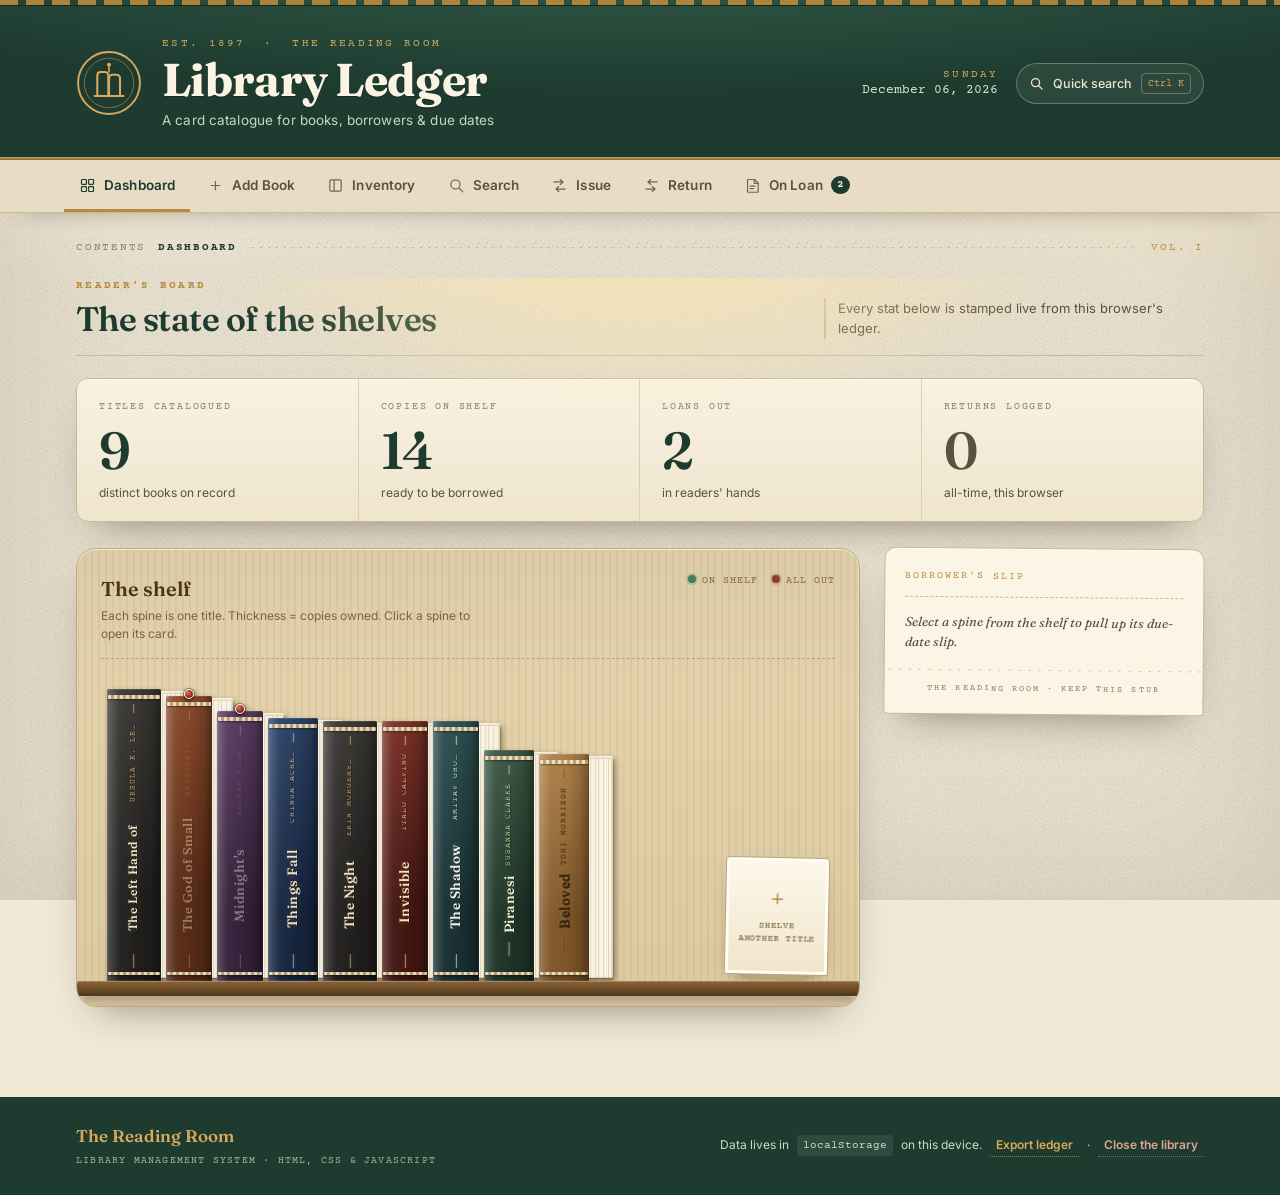
==== index.html @ c7e90894 "Add files via upload Add The Reading Room — Library Management System" ====
<!DOCTYPE html>
<html lang="en">
<head>
<meta charset="UTF-8">
<meta name="viewport" content="width=device-width, initial-scale=1.0">
<title>The Reading Room · Library Management</title>
<link rel="preconnect" href="https://fonts.googleapis.com">
<link rel="preconnect" href="https://fonts.gstatic.com" crossorigin>
<link href="https://fonts.googleapis.com/css2?family=Fraunces:ital,opsz,wght@0,9..144,300..800;1,9..144,300..800&family=Inter:wght@400;500;600;700&family=Courier+Prime:wght@400;700&display=swap" rel="stylesheet">
<meta name="description" content="The Reading Room · a vintage card-catalogue library management system for books, borrowers and due dates.">
<meta name="theme-color" content="#1d3b2f">
<link rel="icon" href="data:image/svg+xml,%3Csvg xmlns='http://www.w3.org/2000/svg' viewBox='0 0 32 32'%3E%3Crect width='32' height='32' rx='6' fill='%231d3b2f'/%3E%3Cpath d='M10 24V12.5a2 2 0 0 1 2-2h1.5v13.5M18.5 24V10.5H20a2 2 0 0 1 2 2V24M8.5 24h15' fill='none' stroke='%23d9a95b' stroke-width='1.6' stroke-linecap='round'/%3E%3C/svg%3E">
<link rel="stylesheet" href="style.css">
</head>
<body>

<a class="skip-link" href="#main">Skip to catalogue</a>

<!-- ============ HEADER ============ -->
<header class="masthead">
  <div class="masthead-rule"></div>
  <div class="masthead-inner">
    <div class="brand">
      <svg class="crest" viewBox="0 0 48 48" aria-hidden="true">
        <circle cx="24" cy="24" r="22.5" fill="none" stroke="currentColor" stroke-width="1.4"/>
        <circle cx="24" cy="24" r="18" fill="none" stroke="currentColor" stroke-width=".6" opacity=".6"/>
        <path d="M15.5 33.5V18.5c0-1.4 1-2.5 2.5-2.5h3c1.4 0 2.5 1.1 2.5 2.5v15M24 33.5v-13c0-1.4 1.1-2.5 2.5-2.5h3c1.4 0 2.5 1.1 2.5 2.5v13" fill="none" stroke="currentColor" stroke-width="1.5" stroke-linecap="round"/>
        <path d="M13.5 33.5h21" stroke="currentColor" stroke-width="1.5" stroke-linecap="round"/>
        <path d="M24 16v-3.2" stroke="currentColor" stroke-width="1.2" stroke-linecap="round"/>
        <circle cx="24" cy="10.8" r="1.5" fill="currentColor"/>
      </svg>
      <div class="brand-text">
        <p class="brand-over">Est. 1897 &nbsp;·&nbsp; The Reading Room</p>
        <h1>Library&nbsp;Ledger</h1>
        <p class="brand-sub">A card catalogue for books, borrowers &amp; due dates</p>
      </div>
    </div>

    <div class="masthead-side">
      <div class="clock">
        <p class="clock-day" id="clockDay">—</p>
        <p class="clock-date" id="clockDate">—</p>
      </div>
      <button class="palette-btn" id="paletteBtn" type="button" aria-label="Open quick search">
        <svg viewBox="0 0 24 24" width="15" height="15" aria-hidden="true"><circle cx="10.5" cy="10.5" r="6.5" fill="none" stroke="currentColor" stroke-width="2"/><path d="M15.5 15.5 21 21" stroke="currentColor" stroke-width="2" stroke-linecap="round"/></svg>
        <span>Quick search</span>
        <kbd>Ctrl K</kbd>
      </button>
    </div>
  </div>
  <div class="masthead-rule double"></div>
</header>

<!-- ============ NAV ============ -->
<nav class="tabs" aria-label="Sections">
  <div class="tabs-inner" aria-label="Sections">
    <button class="tab active" data-section="dashboard" aria-current="true">
      <span class="tab-ico" aria-hidden="true">
        <svg viewBox="0 0 24 24"><rect x="3.5" y="3.5" width="7" height="7" rx="1.2"/><rect x="13.5" y="3.5" width="7" height="7" rx="1.2"/><rect x="3.5" y="13.5" width="7" height="7" rx="1.2"/><rect x="13.5" y="13.5" width="7" height="7" rx="1.2"/></svg>
      </span>Dashboard</button>
    <button class="tab" data-section="addBook" aria-current="false">
      <span class="tab-ico" aria-hidden="true">
        <svg viewBox="0 0 24 24"><path d="M12 6v12M6 12h12"/></svg>
      </span>Add Book</button>
    <button class="tab" data-section="books" aria-current="false">
      <span class="tab-ico" aria-hidden="true">
        <svg viewBox="0 0 24 24"><path d="M4 5.5A1.5 1.5 0 0 1 5.5 4H10v16H5.5A1.5 1.5 0 0 1 4 18.5zM10 20h8.5A1.5 1.5 0 0 0 20 18.5v-13A1.5 1.5 0 0 0 18.5 4H10"/></svg>
      </span>Inventory</button>
    <button class="tab" data-section="search" aria-current="false">
      <span class="tab-ico" aria-hidden="true">
        <svg viewBox="0 0 24 24"><circle cx="10.5" cy="10.5" r="6.5"/><path d="M15.5 15.5 21 21"/></svg>
      </span>Search</button>
    <button class="tab" data-section="issue" aria-current="false">
      <span class="tab-ico" aria-hidden="true">
        <svg viewBox="0 0 24 24"><path d="M4 7h13M13 3.5 17 7l-4 3.5"/><path d="M20 17H7M11 13.5 7 17l4 3.5"/></svg>
      </span>Issue</button>
    <button class="tab" data-section="return" aria-current="false">
      <span class="tab-ico" aria-hidden="true">
        <svg viewBox="0 0 24 24"><path d="M20 7H7M11 3.5 7 7l4 3.5"/><path d="M4 17h13M13 13.5 17 17l-4 3.5"/></svg>
      </span>Return</button>
    <button class="tab" data-section="issued" aria-current="false">
      <span class="tab-ico" aria-hidden="true">
        <svg viewBox="0 0 24 24"><path d="M6 3.5h9l5 5v12a1 1 0 0 1-1 1H6a1 1 0 0 1-1-1v-16a1 1 0 0 1 1-1Z"/><path d="M14.5 3.7V9h5.2"/><path d="M8.5 13h7M8.5 16.5h5"/></svg>
      </span>On Loan <span class="tab-count" id="loanCount">0</span></button>
  </div>
</nav>

<main id="main">
  <div class="contents" aria-hidden="true">
    <span class="contents-label">Contents</span>
    <span class="contents-current" id="contentsCurrent">Dashboard</span>
    <span class="contents-dots"></span>
    <span class="contents-vol">Vol. I</span>
  </div>

  <!-- ============ DASHBOARD ============ -->
  <section id="dashboard" class="section active">
    <div class="board-head">
      <div>
        <p class="eyebrow">Reader's board</p>
        <h2>The state of the shelves</h2>
      </div>
      <p class="board-note">Every stat below is stamped live from this browser's ledger.</p>
    </div>

    <div class="stats">
      <article class="stat">
        <p class="stat-label">Titles catalogued</p>
        <p class="stat-value" id="totalTitles">0</p>
        <p class="stat-foot">distinct books on record</p>
      </article>
      <article class="stat">
        <p class="stat-label">Copies on shelf</p>
        <p class="stat-value" id="availableCopies">0</p>
        <p class="stat-foot">ready to be borrowed</p>
      </article>
      <article class="stat">
        <p class="stat-label">Loans out</p>
        <p class="stat-value" id="activeIssues">0</p>
        <p class="stat-foot">in readers' hands</p>
      </article>
      <article class="stat stat-returned">
        <p class="stat-label">Returns logged</p>
        <p class="stat-value" id="returnedCount">0</p>
        <p class="stat-foot">all-time, this browser</p>
      </article>
    </div>

    <div class="board">
      <div class="lamp"></div>
      <div class="shelf-wrap">
        <div class="shelf-head">
          <div>
            <h3 class="shelf-title">The shelf</h3>
            <p class="shelf-sub">Each spine is one title. Thickness = copies owned. Click a spine to open its card.</p>
          </div>
          <div class="shelf-legend" aria-hidden="true">
            <span><i class="dot dot-avail"></i>On shelf</span>
            <span><i class="dot dot-out"></i>All out</span>
          </div>
        </div>

        <div class="shelf" id="shelf">
          <div class="shelf-empty" id="shelfEmpty">
            <p>The shelf is bare.</p>
            <p>Add your first book and it will appear here, spine and all.</p>
          </div>
        </div>
        <div class="shelf-board" aria-hidden="true"></div>
        <div class="shelf-rail" aria-hidden="true"></div>
      </div>

      <aside class="slip-wrap">
        <div class="slip" id="slip">
          <p class="slip-eyebrow">Borrower's slip</p>
          <p class="slip-empty" id="slipEmpty">Select a spine from the shelf to pull up its due-date slip.</p>
          <div class="slip-body" id="slipBody" hidden>
            <p class="slip-code" id="slipCode">—</p>
            <h4 class="slip-title" id="slipTitle">—</h4>
            <p class="slip-author" id="slipAuthor">—</p>
            <dl class="slip-meta">
              <div><dt>Published</dt><dd id="slipYear">—</dd></div>
              <div><dt>On shelf</dt><dd id="slipCopies">—</dd></div>
              <div><dt>Status</dt><dd id="slipStatus">—</dd></div>
            </dl>
            <div class="slip-loans">
              <p class="slip-loans-head">Recent activity</p>
              <ul class="slip-loans-list" id="slipLoans"></ul>
            </div>
            <button class="slip-return" id="slipReturn" type="button">Log a return</button>
          </div>
          <div class="slip-perforation" aria-hidden="true"></div>
          <p class="slip-stub" aria-hidden="true">THE READING ROOM · KEEP THIS STUB</p>
        </div>
      </aside>
    </div>
  </section>

  <!-- ============ ADD BOOK ============ -->
  <section id="addBook" class="section">
    <div class="board-head">
      <div>
        <p class="eyebrow">Accession desk</p>
        <h2>Catalogue a new book</h2>
      </div>
      <p class="board-note">IDs are uppercase. Titles and authors may be anything — they're escaped on the way in.</p>
    </div>

    <div class="desk">
      <form id="addBookForm" class="card-form" novalidate>
        <div class="field-row">
          <div class="field">
            <label for="bookId">Accession code <span>e.g. BK-204</span></label>
            <input id="bookId" name="bookId" autocomplete="off" required>
          </div>
          <div class="field">
            <label for="year">Publication year <span>1 – 2026</span></label>
            <input type="number" id="year" name="year" min="1" max="2026" required>
          </div>
        </div>

        <div class="field">
          <label for="title">Title</label>
          <input id="title" name="title" autocomplete="off" required>
        </div>

        <div class="field-row">
          <div class="field">
            <label for="author">Author</label>
            <input id="author" name="author" autocomplete="off" required>
          </div>
          <div class="field">
            <label for="copies">Copies owned <span>0 – 10,000</span></label>
            <input type="number" id="copies" name="copies" min="0" max="10000" required>
          </div>
        </div>

        <div class="form-foot">
          <button type="submit" class="btn-primary">
            <span>Stamp into the ledger</span>
            <svg viewBox="0 0 24 24" width="16" height="16" aria-hidden="true"><path d="M5 12.5 10 17.5 19 7" fill="none" stroke="currentColor" stroke-width="2.2" stroke-linecap="round" stroke-linejoin="round"/></svg>
          </button>
          <p class="form-hint">Fields are validated on submit — duplicates are refused politely.</p>
        </div>
      </form>

      <aside class="desk-preview" aria-hidden="true">
        <p class="eyebrow">Preview · the bound copy</p>
        <div class="book-stage">
          <div class="hardbook" id="pvBook" data-binding="forest">
            <span class="hb-pages"></span>
            <span class="hb-cover">
              <span class="hb-grain"></span>
              <span class="hb-frame"></span>
              <span class="hb-spine-hinge"></span>
              <span class="hb-headband top"></span>
              <span class="hb-headband bottom"></span>
              <span class="hb-title" id="pvTitle">Your title appears here</span>
              <span class="hb-rule"></span>
              <span class="hb-author" id="pvAuthor">Author's name</span>
              <span class="hb-foot"><span id="pvCode">BK-000</span> · <span id="pvYear">Year</span></span>
              <span class="hb-stamp" id="pvStamp">SPECIMEN</span>
            </span>
          </div>
          <div class="stage-shadow"></div>
        </div>
        <div class="catalogue-card" id="previewCard" hidden>
          <p class="cat-foot"><span id="pvCopies">0 copies</span> · <span id="pvToday">—</span></p>
        </div>
        <p class="desk-tip">The cover is bound the moment you stamp it into the ledger.</p>
      </aside>
    </div>
  </section>

  <!-- ============ INVENTORY ============ -->
  <section id="books" class="section">
    <div class="board-head">
      <div>
        <p class="eyebrow">The stacks</p>
        <h2>Book inventory</h2>
      </div>
      <p class="board-note" id="invSummary">—</p>
    </div>

    <div class="ledger">
      <table class="ledger-table">
        <thead>
          <tr>
            <th>Code</th>
            <th>Title</th>
            <th>Author</th>
            <th>Year</th>
            <th>On shelf</th>
            <th>Owned</th>
            <th class="th-actions">Actions</th>
          </tr>
        </thead>
        <tbody id="bookTable"></tbody>
      </table>
      <p class="ledger-empty" id="booksEmpty" hidden>
        No books catalogued yet. Use <strong>Add Book</strong> to begin.
      </p>
    </div>
  </section>

  <!-- ============ SEARCH ============ -->
  <section id="search" class="section">
    <div class="board-head">
      <div>
        <p class="eyebrow">The index</p>
        <h2>Search the catalogue</h2>
      </div>
      <p class="board-note">Matches on accession code or any part of a title. Case doesn't matter.</p>
    </div>

    <div class="index-search">
      <div class="index-field">
        <svg viewBox="0 0 24 24" width="18" height="18" aria-hidden="true"><circle cx="10.5" cy="10.5" r="6.5" fill="none" stroke="currentColor" stroke-width="2"/><path d="M15.5 15.5 21 21" stroke="currentColor" stroke-width="2" stroke-linecap="round"/></svg>
        <input id="searchQuery" placeholder="Try a code like BK-101, or part of a title…" autocomplete="off">
      </div>
      <button class="btn-primary" id="searchBtn" type="button">Search</button>
    </div>

    <div class="lemonade">
      <p class="eyebrow">Or browse by author</p>
      <div class="chip-row" id="authorChips"></div>
    </div>

    <div class="ledger" id="searchResults"></div>
  </section>

  <!-- ============ ISSUE ============ -->
  <section id="issue" class="section">
    <div class="board-head">
      <div>
        <p class="eyebrow">The desk</p>
        <h2>Issue a book</h2>
      </div>
      <p class="board-note">A copy leaves the shelf only if one is available, and only once per borrower.</p>
    </div>

    <div class="desk">
      <form id="issueForm" class="card-form" novalidate>
        <div class="field">
          <label for="issueBookId">Accession code</label>
          <input id="issueBookId" autocomplete="off" required list="bookCodes">
          <p class="field-echo" id="issueBookEcho">No code typed yet.</p>
        </div>
        <div class="field">
          <label for="issueStudentId">Borrower ID</label>
          <input id="issueStudentId" autocomplete="off" required list="studentIds">
          <p class="field-echo" id="issueStudentEcho">Any unique ID — e.g. S-1042.</p>
        </div>
        <div class="form-foot">
          <button type="submit" class="btn-primary">Issue this book</button>
          <p class="form-hint">Due date is logged 14 days out; overdue loans get a red tag.</p>
        </div>
      </form>

      <aside class="desk-preview">
        <p class="eyebrow">Due-date slip</p>
        <div class="due-slip" id="dueSlip">
          <p class="due-slip-kicker">Date due</p>
          <p class="due-date" id="dueDate">—</p>
          <p class="due-line" id="dueLine">Pick a book to preview the slip.</p>
          <div class="date-grid" aria-hidden="true">
            <i></i><i></i><i></i><i></i><i></i><i></i><i></i>
            <i></i><i></i><i></i><i></i><i></i><i></i><i></i>
          </div>
          <p class="due-foot">Return on or before this date.</p>
        </div>
      </aside>
    </div>
  </section>

  <!-- ============ RETURN ============ -->
  <section id="return" class="section">
    <div class="board-head">
      <div>
        <p class="eyebrow">Returns</p>
        <h2>Return a book</h2>
      </div>
      <p class="board-note">Find the loan below, or type the code and borrower ID by hand.</p>
    </div>

    <div class="loan-finder">
      <p class="eyebrow">Active loans</p>
      <div class="loan-chip-row" id="loanChips"></div>
    </div>

    <div class="desk">
      <form id="returnForm" class="card-form" novalidate>
        <div class="field">
          <label for="returnBookId">Accession code</label>
          <input id="returnBookId" autocomplete="off" required list="bookCodes">
        </div>
        <div class="field">
          <label for="returnStudentId">Borrower ID</label>
          <input id="returnStudentId" autocomplete="off" required list="studentIds">
        </div>
        <div class="form-foot">
          <button type="submit" class="btn-primary">Mark as returned</button>
          <p class="form-hint">A returned copy goes straight back onto the shelf count.</p>
        </div>
      </form>

      <aside class="desk-preview returned-note">
        <p class="eyebrow">House rule</p>
        <p class="rule-quote">“A book returned is a book that can travel again.”</p>
        <p class="rule-sub">Returns are permanent in the log — the copy count only ever moves forward.</p>
      </aside>
    </div>
  </section>

  <!-- ============ ISSUED ============ -->
  <section id="issued" class="section">
    <div class="board-head">
      <div>
        <p class="eyebrow">Out in the world</p>
        <h2>Books on loan</h2>
      </div>
      <p class="board-note" id="loanSummary">—</p>
    </div>

    <div class="loan-board" id="issuedBoard"></div>
    <p class="ledger-empty" id="issuedEmpty" hidden>Nothing is out on loan right now. The shelf is complete.</p>
  </section>

  <p id="message" class="toast" role="status" aria-live="polite"></p>
</main>

<footer class="colophon">
  <div class="colophon-inner">
    <div>
      <p class="colophon-mark">The Reading Room</p>
      <p class="colophon-sub">Library Management System · HTML, CSS &amp; JavaScript</p>
    </div>
    <p class="colophon-meta">
      Data lives in <code>localStorage</code> on this device.
      <button type="button" class="link-btn" id="exportBtn">Export ledger</button>
      <span aria-hidden="true">·</span>
      <button type="button" class="link-btn danger" id="resetBtn">Close the library</button>
    </p>
  </div>
</footer>

<!-- shared autocomplete lists -->
<datalist id="bookCodes"></datalist>
<datalist id="studentIds"></datalist>

<!-- ============ QUICK SEARCH PALETTE ============ -->
<div class="palette" id="palette" hidden>
  <div class="palette-backdrop" data-close-palette></div>
  <div class="palette-panel" role="dialog" aria-modal="true" aria-label="Quick search">
    <div class="palette-input">
      <svg viewBox="0 0 24 24" width="17" height="17" aria-hidden="true"><circle cx="10.5" cy="10.5" r="6.5" fill="none" stroke="currentColor" stroke-width="2"/><path d="M15.5 15.5 21 21" stroke="currentColor" stroke-width="2" stroke-linecap="round"/></svg>
      <input id="paletteQuery" placeholder="Search titles, authors, codes…" autocomplete="off">
      <kbd>esc</kbd>
    </div>
    <ul class="palette-list" id="paletteList"></ul>
    <p class="palette-foot"><span><kbd>↑</kbd><kbd>↓</kbd> move</span><span><kbd>↵</kbd> open card</span><span><kbd>ctrl</kbd>+<kbd>k</kbd> toggle</span></p>
  </div>
</div>

<script src="script.js"></script>
</body>
</html>
---- style.css ----
/* ==========================================================================
   THE READING ROOM · Library Management System
   Concept: a vintage card catalogue & reading desk.
   ========================================================================== */

/* ---------- tokens ---------- */
:root {
  --paper:      #f1e9d6;
  --paper-2:    #e8ddc4;
  --paper-3:    #dfd2b4;
  --ink:        #221b12;
  --ink-soft:   #5c5040;
  --ink-faint:  #8a7c66;
  --line:       #c9b995;
  --line-soft:  #dbcfb2;
  --green:      #1d3b2f;
  --green-2:    #2a5241;
  --green-3:    #3c6c56;
  --brass:      #b98a3e;
  --brass-2:    #d9a95b;
  --brass-pale: #f2e2be;
  --red:        #8f3b2e;
  --red-soft:   #f0dcd4;
  --ok:         #2f6a4f;

  --serif: "Fraunces", "Iowan Old Style", Georgia, serif;
  --sans:  "Inter", system-ui, -apple-system, sans-serif;
  --mono:  "Courier Prime", "Courier New", monospace;

  --r-sm: 6px;
  --r-md: 12px;
  --r-lg: 20px;

  --shadow-card: 0 1px 0 rgba(255,255,255,.55) inset, 0 18px 40px -22px rgba(34,27,18,.55);
  --grain: url("data:image/svg+xml,%3Csvg xmlns='http://www.w3.org/2000/svg' width='160' height='160'%3E%3Cfilter id='n'%3E%3CfeTurbulence type='fractalNoise' baseFrequency='.8' numOctaves='3' stitchTiles='stitch'/%3E%3CfeColorMatrix type='saturate' values='0'/%3E%3C/filter%3E%3Crect width='160' height='160' filter='url(%23n)' opacity='.42'/%3E%3C/svg%3E");
}

/* ---------- reset ---------- */
*, *::before, *::after { box-sizing: border-box; }
html { scroll-behavior: smooth; }
html, body { overflow-x: clip; }
body {
  margin: 0;
  font-family: var(--sans);
  font-size: 15.5px;
  line-height: 1.55;
  color: var(--ink);
  background-color: var(--paper);
  background-image:
    radial-gradient(1100px 600px at 12% -8%, #fbf5e6 0%, transparent 60%),
    radial-gradient(900px 520px at 96% 4%, #efe3c8 0%, transparent 55%),
    var(--grain);
  background-attachment: fixed;
  background-blend-mode: normal, normal, multiply;
  -webkit-font-smoothing: antialiased;
}
body::after { /* subtle vignette over everything */
  content: "";
  position: fixed; inset: 0;
  pointer-events: none; z-index: 1;
  box-shadow: inset 0 0 140px rgba(70, 50, 20, .12);
}
h1, h2, h3, h4, p, dl, dd, ul { margin: 0; }
ul { padding: 0; list-style: none; }
button { font: inherit; color: inherit; border: 0; background: none; cursor: pointer; }
input { font: inherit; color: inherit; }
::selection { background: var(--brass-2); color: var(--ink); }

.skip-link {
  position: absolute; left: 12px; top: -60px; z-index: 60;
  padding: 10px 16px; border-radius: var(--r-sm);
  background: var(--ink); color: var(--paper); font-weight: 600;
  transition: top .2s;
}
.skip-link:focus { top: 12px; }

/* ==========================================================================
   MASTHEAD
   ========================================================================== */
.masthead {
  position: relative; z-index: 2;
  background:
    radial-gradient(120% 160% at 50% -40%, #35604c 0%, transparent 62%),
    var(--green);
  color: #f4ecd9;
}
.masthead-rule {
  height: 6px;
  background: repeating-linear-gradient(90deg, var(--brass) 0 18px, transparent 18px 26px);
  border-bottom: 1px solid #16221a;
  opacity: .9;
}
.masthead-rule.double {
  height: 3px;
  background: linear-gradient(180deg, var(--brass-2), var(--brass) 60%, #8a6329);
  border: 0;
}
.masthead-inner {
  max-width: 1180px; margin: 0 auto;
  padding: calc(30px + env(safe-area-inset-top)) max(26px, env(safe-area-inset-right)) 26px max(26px, env(safe-area-inset-left));
  display: flex; align-items: center; justify-content: space-between; gap: 26px;
  flex-wrap: wrap;
}
.brand { display: flex; align-items: center; gap: 20px; }
.crest { width: 66px; height: 66px; color: var(--brass-2); flex: none; }
.brand-over {
  font-family: var(--mono); font-size: 10.5px; letter-spacing: .22em;
  text-transform: uppercase; color: var(--brass-2); margin-bottom: 6px;
}
.brand h1 {
  font-family: var(--serif);
  font-size: clamp(30px, 5vw, 46px);
  font-weight: 700; letter-spacing: -.015em; line-height: .95;
  font-variation-settings: "SOFT" 0, "WONK" 1;
  color: #fbf4e3;
  text-shadow: 0 1px 0 rgba(0,0,0,.25);
}
.brand-sub {
  margin-top: 8px; font-size: 13.5px; color: #c9d5c7; letter-spacing: .01em;
}
.masthead-side { display: flex; align-items: center; gap: 18px; flex-wrap: wrap; }
.clock { text-align: right; font-family: var(--mono); line-height: 1.35; }
.clock-day { font-size: 10.5px; letter-spacing: .2em; text-transform: uppercase; color: var(--brass-2); }
.clock-date { font-size: 13px; color: #dbe4d6; }

.palette-btn {
  display: inline-flex; align-items: center; gap: 9px;
  padding: 9px 12px; border-radius: 999px;
  border: 1px solid rgba(244,236,217,.3);
  background: rgba(244,236,217,.07);
  color: #f0e7d2; font-size: 12.5px; font-weight: 500;
  transition: background .2s, border-color .2s, transform .2s;
}
.palette-btn:hover { background: rgba(244,236,217,.15); border-color: rgba(244,236,217,.5); }
.palette-btn kbd {
  font-family: var(--mono); font-size: 10px; padding: 2px 6px;
  border-radius: 4px; border: 1px solid rgba(244,236,217,.3);
  color: var(--brass-2);
}

/* ==========================================================================
   TABS — index tabs on a card
   ========================================================================== */
.tabs {
  position: sticky; top: 0; z-index: 40;
  background: var(--paper-2);
  border-bottom: 1px solid var(--line);
  box-shadow: 0 12px 24px -22px rgba(34,27,18,.9);
}
.tabs-inner {
  max-width: 1180px; margin: 0 auto;
  display: flex; gap: 2px; overflow-x: auto;
  padding: 0 14px;
  scrollbar-width: none;
  scroll-behavior: smooth;
}
/* fade the strip's right edge so it reads as scrollable on small screens */
@media (max-width: 900px) {
  .tabs { position: sticky; }
  .tabs::after {
    content: ""; position: absolute; right: 0; top: 0; bottom: 0; width: 34px;
    background: linear-gradient(90deg, transparent, var(--paper-2));
    pointer-events: none;
  }
}
.tabs-inner::-webkit-scrollbar { display: none; }
.tab {
  position: relative; flex: none;
  display: inline-flex; align-items: center; gap: 8px;
  padding: 15px 15px 13px;
  font-size: 13.5px; font-weight: 600; letter-spacing: .01em;
  color: var(--ink-soft);
  border-bottom: 3px solid transparent;
  transition: color .18s, background .18s;
  white-space: nowrap;
}
.tab:hover { color: var(--ink); background: rgba(185,138,62,.09); }
.tab.active { color: var(--green); border-bottom-color: var(--brass); }
.tab-ico svg {
  width: 17px; height: 17px; display: block;
  fill: none; stroke: currentColor; stroke-width: 1.7;
  stroke-linecap: round; stroke-linejoin: round;
  opacity: .85;
}
.tab.active .tab-ico svg { opacity: 1; }
.tab-count {
  min-width: 19px; padding: 1px 6px;
  border-radius: 999px;
  background: var(--green); color: var(--paper);
  font-family: var(--mono); font-size: 10.5px; text-align: center;
}
.tab.active .tab-count { background: var(--brass); color: #2b1e0b; }

/* ==========================================================================
   LAYOUT
   ========================================================================== */
main {
  position: relative; z-index: 2;
  max-width: 1180px; margin: 0 auto;
  padding: 26px max(26px, env(safe-area-inset-right)) 70px max(26px, env(safe-area-inset-left));
}
.contents {
  display: flex; align-items: baseline; gap: 12px;
  margin-bottom: 22px;
  font-family: var(--mono); font-size: 11px;
  letter-spacing: .16em; text-transform: uppercase;
  color: var(--ink-faint);
}
.contents-current { color: var(--green); font-weight: 700; }
.contents-dots {
  flex: 1; height: 1px; align-self: center;
  background-image: radial-gradient(circle, var(--line) 1px, transparent 1px);
  background-size: 8px 1px; background-repeat: repeat-x;
}
.contents-vol { color: var(--brass); }

.section { display: none; animation: rise .45s cubic-bezier(.2,.7,.2,1) both; }
.section.active { display: block; }
@keyframes rise {
  from { opacity: 0; transform: translateY(14px); }
  to   { opacity: 1; transform: none; }
}

.board-head {
  display: flex; align-items: flex-end; justify-content: space-between;
  gap: 20px; flex-wrap: wrap;
  padding-bottom: 16px; margin-bottom: 22px;
  border-bottom: 1px solid var(--line);
}
.eyebrow {
  font-family: var(--mono); font-size: 10.5px; font-weight: 700;
  letter-spacing: .22em; text-transform: uppercase;
  color: var(--brass); margin-bottom: 7px;
}
.board-head h2 {
  font-family: var(--serif); font-size: clamp(25px, 3.4vw, 34px);
  font-weight: 600; letter-spacing: -.015em; line-height: 1.1;
  color: var(--green);
}
.board-note {
  max-width: 380px; font-size: 13px; color: var(--ink-soft);
  border-left: 2px solid var(--line); padding-left: 12px;
}

/* ==========================================================================
   DASHBOARD · STATS
   ========================================================================== */
.stats {
  display: grid; grid-template-columns: repeat(4, minmax(0,1fr));
  gap: 0; margin-bottom: 26px;
  border: 1px solid var(--line); border-radius: var(--r-md);
  background: linear-gradient(180deg, #f8f2e2, #efe5cd);
  box-shadow: var(--shadow-card);
  overflow: hidden;
}
.stat {
  padding: 20px 22px 18px;
  border-right: 1px solid var(--line-soft);
  position: relative;
}
.stat:last-child { border-right: 0; }
.stat::before {
  content: ""; position: absolute; left: 0; right: 0; top: 0; height: 3px;
  background: linear-gradient(90deg, var(--brass), transparent);
  opacity: 0; transition: opacity .25s;
}
.stat:hover::before { opacity: 1; }
.stat-label {
  font-family: var(--mono); font-size: 10px; letter-spacing: .18em;
  text-transform: uppercase; color: var(--ink-faint); margin-bottom: 10px;
}
.stat-value {
  font-family: var(--serif); font-size: clamp(38px, 5vw, 52px);
  font-weight: 600; line-height: 1; color: var(--green);
  font-variant-numeric: tabular-nums;
  letter-spacing: -.03em;
}
.stat-value.bump { animation: bump .5s cubic-bezier(.2,1.6,.4,1); }
@keyframes bump { 0% { transform: scale(1); } 40% { transform: scale(1.13); color: var(--brass); } 100% { transform: scale(1); } }
.stat-foot { margin-top: 8px; font-size: 12px; color: var(--ink-soft); }
.stat-returned .stat-value { color: var(--ink-soft); }

/* ==========================================================================
   DASHBOARD · SHELF BOARD
   ========================================================================== */
.board {
  display: grid; grid-template-columns: minmax(0, 1fr) 320px;
  gap: 24px; align-items: start;
}
.shelf-wrap {
  position: relative;
  background:
    linear-gradient(180deg, rgba(34,27,18,.05), transparent 30%),
    repeating-linear-gradient(90deg, rgba(122,83,36,.07) 0 2px, transparent 2px 7px),
    linear-gradient(180deg, #e6d6b0, #dcc9a0);
  border: 1px solid #bfa97e;
  border-radius: var(--r-lg);
  padding: 24px 24px 0;
  box-shadow: var(--shadow-card), inset 0 0 0 1px rgba(255,255,255,.25);
  overflow: hidden;
}
.lamp {
  position: absolute; inset: 0; pointer-events: none; z-index: 0;
  background: radial-gradient(60% 45% at 50% -12%, rgba(255,232,170,.85), transparent 70%);
}
.shelf-head {
  position: relative; z-index: 1;
  display: flex; justify-content: space-between; align-items: flex-start;
  gap: 16px; flex-wrap: wrap;
  padding-bottom: 14px; margin-bottom: 4px;
  border-bottom: 1px dashed rgba(122,83,36,.35);
}
.shelf-title {
  font-family: var(--serif); font-size: 20px; font-weight: 600; color: #4a3417;
}
.shelf-sub { font-size: 12px; color: #7a6440; margin-top: 3px; max-width: 380px; }
.shelf-legend {
  display: flex; gap: 14px;
  font-family: var(--mono); font-size: 10px; letter-spacing: .1em;
  text-transform: uppercase; color: #836a41;
}
.dot { width: 8px; height: 8px; border-radius: 50%; display: inline-block; margin-right: 6px; vertical-align: 0; }
.dot-avail { background: #3f7d5c; box-shadow: 0 0 0 2px rgba(63,125,92,.22); }
.dot-out { background: var(--red); box-shadow: 0 0 0 2px rgba(143,59,46,.2); }

/* the shelf itself */
.shelf {
  position: relative; z-index: 1;
  min-height: 300px;
  padding: 26px 6px 0;
  scroll-padding-inline: 6px;
  display: flex; flex-wrap: wrap; align-items: flex-end;
  align-content: flex-end;
  gap: 5px;
  transition: min-height .3s;
}
.shelf-empty {
  margin: auto; text-align: center; padding: 34px 10px;
  font-family: var(--serif); color: #7a6440;
}
.shelf-empty p:first-child { font-size: 21px; font-weight: 600; }
.shelf-empty p:last-child { font-size: 13px; font-family: var(--sans); margin-top: 6px; }

/* ---------- realistic hardcover books standing on the shelf ---------- */
.spine {
  --h: 196px;          /* book height */
  --w: 44px;           /* book (front board) width */
  --d: 24px;           /* page-block depth */
  --c1: #40543f;       /* case cloth, light */
  --c2: #26332a;       /* case cloth, dark */
  --foil: #e7c884;
  --tx: #f3e2b8;
  position: relative;
  width: var(--w);
  min-width: 40px;
  max-width: 76px;
  height: var(--h);
  border-radius: 2px 2px 1px 1px;
  cursor: pointer;
  transform-origin: bottom center;
  transform-style: preserve-3d;
  animation: spineIn .55s cubic-bezier(.2,.8,.2,1) both;
  filter: drop-shadow(2px 3px 3px rgba(40,26,10,.34));
  transition: transform .24s cubic-bezier(.2,.8,.2,1), filter .24s;
}
@keyframes spineIn { from { transform: translateY(18px) scaleY(.55); opacity: 0; } }

/* FRONT BOARD — the cloth cover with gold tooling */
.spine-board {
  position: absolute; inset: 0;
  display: flex; flex-direction: column; align-items: center; justify-content: space-between;
  padding: 13px 4px 11px;
  border-radius: 2px 2px 1px 1px;
  background:
    var(--cloth) center/cover no-repeat,
    linear-gradient(90deg, rgba(255,255,255,.16), transparent 16%, transparent 82%, rgba(0,0,0,.30)),
    linear-gradient(168deg, var(--c1), var(--c2) 72%);
  background-blend-mode: soft-light, normal, normal;
  box-shadow:
    inset 0 0 0 1px rgba(255,255,255,.10),
    inset -1px 0 0 rgba(0,0,0,.35),
    inset 0 -7px 0 rgba(0,0,0,.16);
  overflow: hidden;
}
/* woven highlight across the boards */
.spine-board::after {
  content: ""; position: absolute; inset: 0; pointer-events: none;
  background: linear-gradient(90deg, rgba(255,255,255,.20), rgba(255,255,255,.03) 24%, transparent 55%, rgba(0,0,0,.22));
}

/* the page block seen from the side, under the front board */
.spine-pages {
  position: absolute;
  top: 3px; bottom: 3px; left: calc(var(--w) - 5px);
  width: calc(var(--d) + 5px);
  border-radius: 0 2px 2px 0;
  background:
    repeating-linear-gradient(90deg,
      #fbf6e8 0 1px, #e3d9bd 1px 1.6px, #f6efdd 1.6px 2.6px),
    linear-gradient(90deg, #d9cfb4, #f6efdd 30%, #e9e0c7);
  box-shadow: inset 0 0 0 1px rgba(120,98,64,.22), 1px 2px 3px rgba(40,26,10,.35);
  z-index: -1;
}
.spine-pages::before { /* top edge of the text block */
  content: ""; position: absolute; inset: -1px 0 auto; height: 3px;
  background: linear-gradient(180deg, #fdf8ec, #ddd2b6);
  border-radius: 2px 2px 0 0;
}

/* head & tail bands at the vice of the spine */
.spine-band {
  position: absolute; left: 1px; right: 1px; height: 3.5px;
  border-radius: 1px;
  background: repeating-linear-gradient(90deg, #f4e8c8 0 3px, #c2a578 3px 6px);
  box-shadow: 0 1px 2px rgba(0,0,0,.45);
  opacity: .92; z-index: 2;
}
.spine-band.top { top: 6px; }
.spine-band.bottom { bottom: 6px; }

/* gold-foil typography on the spine */
.spine-text {
  writing-mode: vertical-rl;
  transform: rotate(180deg);
  display: flex; align-items: center; justify-content: flex-start; gap: 9px;
  max-height: 100%; overflow: hidden;
  position: relative; z-index: 1;
  padding: 2px 0;
}
.spine-title {
  font-family: var(--serif); font-size: var(--fs, 12.5px); font-weight: 600;
  letter-spacing: .035em; line-height: 1.08;
  color: var(--tx);
  text-shadow: 0 1px 0 rgba(0,0,0,.55), 0 0 6px rgba(231,200,132,.22);
  white-space: normal;          /* long titles wrap onto a second column, like real spines */
  overflow: hidden;
  max-width: 1.25em;
  max-height: 100%;
  flex: 0 1 auto;
}
.spine-author {
  font-family: var(--mono); font-size: 8px; letter-spacing: .12em;
  text-transform: uppercase; line-height: 1;
  color: var(--foil); opacity: .85;
  text-shadow: 0 1px 0 rgba(0,0,0,.5);
  overflow: hidden; text-overflow: ellipsis; white-space: nowrap;
  max-width: 100%;
}
/* tiny gold rules above/below the spine lettering */
.spine-rule {
  flex: none; width: 1px; background: var(--foil); opacity: .65;
  box-shadow: 0 0 3px rgba(231,200,132,.4);
}
.spine-rule.a { height: 14px; }
.spine-rule.b { height: 9px; }

/* shelf-worn states */
.spine:hover, .spine:focus-visible {
  transform: translateY(-13px) rotate(-1.4deg);
  filter: drop-shadow(5px 14px 999px rgba(0,0,0,0)) drop-shadow(5px 12px 14px rgba(40,26,10,.42)) brightness(1.07);
  outline: none; z-index: 5;
}
.spine.selected {
  transform: translateY(-17px);
  filter: drop-shadow(4px 14px 16px rgba(40,26,10,.45)) brightness(1.1);
  z-index: 4;
}
.spine.selected .spine-board { box-shadow: inset 0 0 0 2px var(--brass-2), inset 0 -7px 0 rgba(0,0,0,.16); }
.spine-out .spine-text, .spine-out .spine-author { opacity: .42; }
.spine-flag {
  position: absolute; left: 50%; top: -7px; transform: translateX(-50%);
  width: 10px; height: 10px; border-radius: 50%;
  background: radial-gradient(circle at 35% 30%, #e0705c, #8f1f14 70%);
  border: 1.5px solid #fdf6e6;
  box-shadow: 0 2px 5px rgba(0,0,0,.5), 0 0 0 1px rgba(0,0,0,.35);
  z-index: 4;
}

.shelf-placard {
  margin-left: auto;
  align-self: flex-end;
  flex: none;
  width: 104px; height: 118px;
  margin-bottom: 6px;
  display: flex; flex-direction: column; align-items: center; justify-content: center; gap: 8px;
  padding: 10px;
  background: linear-gradient(180deg, #fdf8ea, #f0e5cb);
  border: 1px solid #b9a577;
  border-radius: 4px 4px 2px 2px;
  box-shadow: 0 10px 18px -12px rgba(34,27,18,.7), inset 0 0 0 3px #fffdf6;
  color: #6b5730;
  transform: rotate(1.2deg);
  transition: transform .2s, box-shadow .2s, background .2s;
  position: relative;
}
.shelf-placard::after { /* little easel foot */
  content: ""; position: absolute; left: 50%; bottom: -6px; transform: translateX(-50%);
  width: 58px; height: 6px; border-radius: 0 0 3px 3px;
  background: #b9a577;
}
.shelf-placard:hover { transform: rotate(-1deg) translateY(-4px); background: #fffdf3; }
.placard-plus {
  font-family: var(--serif); font-size: 26px; font-weight: 600; line-height: 1; color: var(--brass);
}
.placard-text {
  font-family: var(--mono); font-size: 9px; letter-spacing: .1em;
  text-transform: uppercase; line-height: 1.5; text-align: center;
}
.shelf-empty-btn { margin-top: 16px; }

.shelf-board {
  position: relative; z-index: 2;
  margin: 0 -24px;
  height: 15px;
  background: linear-gradient(180deg, #8a6337, #6d4c27 55%, #4e3518);
  box-shadow: 0 6px 10px -4px rgba(34,27,18,.55), inset 0 1px 0 rgba(255,255,255,.22);
  border-radius: 2px;
}
.shelf-rail {
  position: relative; z-index: 1;
  height: 10px; margin: 0 -24px;
  background: linear-gradient(180deg, #e8d9b7, #d3bf94);
  box-shadow: inset 0 1px 0 rgba(255,255,255,.4), 0 8px 16px -12px rgba(34,27,18,.8);
}

/* ==========================================================================
   DASHBOARD · DUE SLIP
   ========================================================================== */
.slip-wrap { position: sticky; top: 92px; }
.slip {
  position: relative;
  background: #fbf5e6;
  border: 1px solid var(--line);
  border-radius: var(--r-md) var(--r-md) 4px 4px;
  box-shadow: var(--shadow-card);
  padding: 20px 20px 18px;
  transform: rotate(.5deg);
  transition: transform .3s;
}
.slip:hover { transform: rotate(0deg); }
.slip-eyebrow {
  font-family: var(--mono); font-size: 10px; letter-spacing: .2em;
  text-transform: uppercase; color: var(--brass);
  padding-bottom: 12px; margin-bottom: 14px;
  border-bottom: 1px dashed var(--line);
}
.slip-empty { font-size: 13px; color: var(--ink-soft); font-style: italic; font-family: var(--serif); }
.slip-code {
  display: inline-block;
  font-family: var(--mono); font-size: 10.5px; font-weight: 700; letter-spacing: .12em;
  background: var(--green); color: #f4ecd9;
  padding: 3px 8px; border-radius: 3px; margin-bottom: 10px;
}
.slip-title {
  font-family: var(--serif); font-size: 21px; font-weight: 600; line-height: 1.15;
  color: var(--ink); margin-bottom: 6px;
}
.slip-author { font-size: 13px; color: var(--ink-soft); font-style: italic; }
.slip-meta {
  margin: 16px 0 0; padding: 14px 0 0;
  border-top: 1px dashed var(--line);
  display: grid; gap: 8px;
}
.slip-meta div { display: flex; justify-content: space-between; align-items: baseline; gap: 10px; }
.slip-meta dt {
  font-family: var(--mono); font-size: 10px; letter-spacing: .12em;
  text-transform: uppercase; color: var(--ink-faint);
}
.slip-meta dd { font-size: 13px; font-weight: 600; }
.slip-meta dd.is-out { color: var(--red); }
.slip-meta dd.is-ok { color: var(--ok); }
.slip-loans { margin-top: 16px; padding-top: 13px; border-top: 1px dashed var(--line); }
.slip-loans-head {
  font-family: var(--mono); font-size: 9.5px; letter-spacing: .16em;
  text-transform: uppercase; color: var(--ink-faint); margin-bottom: 8px;
}
.slip-loans-list { display: grid; gap: 6px; }
.slip-loans-list li {
  display: flex; justify-content: space-between; gap: 8px;
  font-family: var(--mono); font-size: 11px; color: var(--ink-soft);
}
.slip-loans-list li span:last-child { color: var(--ink-faint); white-space: nowrap; }
.slip-loans-list li.is-overdue span:last-child { color: var(--red); font-weight: 700; }
.slip-return {
  width: 100%; margin-top: 16px; padding: 10px;
  border: 1px dashed var(--green-3); border-radius: var(--r-sm);
  background: rgba(29,59,47,.05);
  font-size: 12.5px; font-weight: 600; color: var(--green);
  transition: background .2s;
}
.slip-return:hover { background: rgba(29,59,47,.12); }
.slip-return[disabled] { opacity: .38; cursor: not-allowed; }
.slip-perforation {
  height: 1px; margin: 18px -20px 12px;
  background-image: radial-gradient(circle, var(--line) 1.3px, transparent 1.4px);
  background-size: 10px 1px; background-repeat: repeat-x;
}
.slip-stub {
  font-family: var(--mono); font-size: 8.5px; letter-spacing: .24em;
  text-align: center; color: var(--ink-faint);
}

/* ==========================================================================
   FORMS / DESK
   ========================================================================== */
.desk {
  display: grid; grid-template-columns: minmax(0, 1fr) 340px;
  gap: 26px; align-items: start;
}
.card-form {
  background: linear-gradient(180deg, #fbf6e9, #f3ead4);
  border: 1px solid var(--line);
  border-radius: var(--r-md);
  padding: 24px;
  box-shadow: var(--shadow-card);
  display: grid; gap: 16px;
}
.field-row { display: grid; grid-template-columns: 1fr 1fr; gap: 16px; }
.field label {
  display: flex; align-items: baseline; justify-content: space-between; gap: 8px;
  font-family: var(--mono); font-size: 10.5px; font-weight: 700;
  letter-spacing: .14em; text-transform: uppercase; color: var(--ink-soft);
  margin-bottom: 7px;
}
.field label span {
  font-family: var(--sans); font-weight: 400; font-size: 10.5px;
  letter-spacing: .02em; text-transform: none; color: var(--ink-faint);
}
.field input,
.index-field input,
.palette-input input {
  width: 100%; padding: 12px 13px;
  font-size: 15px;
  color: var(--ink);
  background: #fffdf7;
  border: 1px solid var(--line);
  border-radius: var(--r-sm);
  box-shadow: inset 0 1px 2px rgba(34,27,18,.06);
  transition: border-color .18s, box-shadow .18s, background .18s;
}
.field input:focus,
.index-field input:focus,
.palette-input input:focus {
  outline: none;
  border-color: var(--green-3);
  box-shadow: 0 0 0 3px rgba(60,108,86,.16), inset 0 1px 2px rgba(34,27,18,.04);
  background: #fffefb;
}
.field input::placeholder { color: var(--ink-faint); }
.field input.invalid { border-color: var(--red); box-shadow: 0 0 0 3px rgba(143,59,46,.14); }
.field-echo {
  margin-top: 7px; font-family: var(--mono); font-size: 10.5px;
  color: var(--ink-faint); min-height: 14px;
}
.field-echo.good { color: var(--ok); }
.field-echo.bad { color: var(--red); }

.form-foot { display: flex; align-items: center; gap: 16px; flex-wrap: wrap; margin-top: 4px; }
.form-hint { font-size: 11.5px; color: var(--ink-faint); max-width: 280px; }

.btn-primary {
  display: inline-flex; align-items: center; gap: 10px;
  padding: 13px 22px;
  border-radius: 999px;
  background: linear-gradient(180deg, var(--green-2), var(--green));
  color: #f6efdc;
  font-weight: 600; font-size: 14px;
  box-shadow: 0 10px 20px -12px rgba(29,59,47,.9), inset 0 1px 0 rgba(255,255,255,.16);
  transition: transform .18s, box-shadow .18s, filter .18s;
}
.btn-primary:hover { transform: translateY(-1px); filter: brightness(1.08); box-shadow: 0 14px 24px -12px rgba(29,59,47,.85), inset 0 1px 0 rgba(255,255,255,.2); }
.btn-primary:active { transform: translateY(1px) scale(.99); }
.btn-primary svg { flex: none; }

/* ==========================================================================
   HERO HARDBOOK · the 3D cover on the accession desk
   ========================================================================== */
.book-stage {
  position: relative;
  padding: 26px 22px 30px;
  perspective: 1200px;
  display: flex; justify-content: center; align-items: flex-end;
}
.hardbook {
  --bw: 224px; --bh: 318px;
  --c1: #3d5a45; --c2: #1e3327;
  --foil: #cfe0a6; --tx: #eef3d8;
  position: relative;
  width: var(--bw); height: var(--bh);
  transform-style: preserve-3d;
  transform: rotateX(6deg) rotateY(-15deg);
  transition: transform .5s cubic-bezier(.2,.8,.2,1);
  animation: hbIn .8s cubic-bezier(.2,.8,.2,1) both;
}
@keyframes hbIn { from { opacity: 0; transform: rotateX(6deg) rotateY(-15deg) translateY(22px); } }
.book-stage:hover .hardbook { transform: rotateX(4deg) rotateY(-8deg); }

/* text block: pages visible on the fore-edge and top */
.hb-pages {
  position: absolute; inset: 5px 0 3px 8px;
  border-radius: 2px 5px 5px 2px;
  transform: translateZ(-13px);
  background:
    repeating-linear-gradient(90deg, #f7f1e0 0 1px, #ddd3b8 1px 2px, #f1e9d6 2px 4px);
  box-shadow: inset 0 0 0 1px rgba(120,98,64,.25), 0 0 0 1px rgba(0,0,0,.2);
}
.hb-pages::before { /* head of the book (top edge) */
  content: ""; position: absolute; left: 0; right: 0; top: -4px; height: 5px;
  background: linear-gradient(180deg, #fdf9ee, #ddd2b6);
  border-radius: 2px;
  transform: rotateX(70deg); transform-origin: bottom;
}

/* front board */
.hb-cover {
  position: absolute; inset: 0;
  border-radius: 2px 6px 6px 2px;
  padding: 30px 26px 24px 34px;
  display: flex; flex-direction: column; align-items: center; justify-content: center;
  text-align: center;
  color: var(--tx);
  background:
    linear-gradient(100deg, rgba(255,255,255,.22), transparent 26%, transparent 78%, rgba(0,0,0,.26)),
    linear-gradient(160deg, var(--c1), var(--c2) 78%);
  box-shadow:
    inset 0 0 0 1px rgba(255,255,255,.12),
    -10px 14px 26px -18px rgba(30,20,8,.85);
  overflow: hidden;
  transform: translateZ(3px);
}
/* the generated cloth texture, blended into the tinted board */
.hb-grain {
  position: absolute; inset: 0; pointer-events: none;
  background-image: var(--grain-url);
  background-size: cover; background-position: center;
  opacity: .5; mix-blend-mode: soft-light;
}
/* gold-tooled frame, drawn in CSS so it always fits */
.hb-frame {
  position: absolute; inset: 13px 13px 13px 21px;
  border: 1.4px solid var(--foil); border-radius: 2px;
  opacity: .62;
  box-shadow: inset 0 0 0 3.2px transparent, inset 0 0 0 4.4px rgba(0,0,0,0);
}
.hb-frame::after {
  content: ""; position: absolute; inset: 4px;
  border: .8px solid var(--foil); opacity: .7;
}
/* the dark leather hinge along the spine edge */
.hb-spine-hinge {
  position: absolute; left: 0; top: 0; bottom: 0; width: 18px;
  background: linear-gradient(90deg, rgba(0,0,0,.42), rgba(0,0,0,.14) 60%, transparent);
  border-radius: 2px 0 0 2px;
}
.hb-headband {
  position: absolute; left: 0; right: 6px; height: 4px;
  background: repeating-linear-gradient(90deg, #f0e3c2 0 5px, #b49a68 5px 10px);
  opacity: .85;
}
.hb-headband.top { top: 8px; }
.hb-headband.bottom { bottom: 8px; }

.hb-title {
  position: relative; z-index: 1;
  font-family: var(--serif);
  font-size: 25px; font-weight: 700; line-height: 1.12;
  letter-spacing: .005em;
  max-height: 4.5em; overflow: hidden;
  color: var(--tx);
  text-shadow: 0 1px 0 rgba(0,0,0,.6), 0 0 14px rgba(0,0,0,.25);
}
.hb-rule {
  position: relative; z-index: 1;
  width: 44px; height: 1px; margin: 14px 0 12px;
  background: var(--foil); opacity: .8;
  box-shadow: 0 3px 0 -1px var(--foil);
}
.hb-author {
  position: relative; z-index: 1;
  font-family: var(--mono); font-size: 10px; letter-spacing: .22em;
  text-transform: uppercase; color: var(--foil); opacity: .95;
}
.hb-foot {
  position: relative; z-index: 1;
  margin-top: auto; padding-top: 22px;
  font-family: var(--mono); font-size: 9px; letter-spacing: .18em;
  color: var(--foil); opacity: .62;
}
.hb-stamp {
  position: absolute; z-index: 2; right: 18px; bottom: 54px;
  font-family: var(--mono); font-size: 9px; font-weight: 700; letter-spacing: .2em;
  color: rgba(255,236,214,.55);
  border: 1.6px solid rgba(255,236,214,.42);
  padding: 3px 7px; border-radius: 2px;
  transform: rotate(-9deg);
  transition: opacity .3s;
}
.hb-stamp.inked { opacity: 0; }
.stage-shadow {
  position: absolute; left: 50%; bottom: 14px; transform: translateX(-50%);
  width: 210px; height: 20px; border-radius: 50%;
  background: radial-gradient(ellipse at center, rgba(40,26,10,.42), transparent 70%);
  filter: blur(3px);
}


/* hero book · binding variants (driven by data-binding) */
.hardbook[data-binding="oxblood"]  { --c1:#7a3128; --c2:#431612; --foil:#e9c987; --tx:#f6e3b6; }
.hardbook[data-binding="forest"]   { --c1:#3d5a45; --c2:#1e3327; --foil:#cfe0a6; --tx:#eef3d8; }
.hardbook[data-binding="navy"]     { --c1:#2c4468; --c2:#16253f; --foil:#e6c17e; --tx:#f2e2bd; }
.hardbook[data-binding="tan"]      { --c1:#b0824a; --c2:#7d5528; --foil:#5b3c1a; --tx:#3a2811; }
.hardbook[data-binding="plum"]     { --c1:#5b3d63; --c2:#33203a; --foil:#e6b7a3; --tx:#f4e2dd; }
.hardbook[data-binding="rust"]     { --c1:#8a4a2b; --c2:#562a16; --foil:#f0d19a; --tx:#f8e7c8; }
.hardbook[data-binding="teal"]     { --c1:#2f5152; --c2:#182f31; --foil:#e3eee8; --tx:#eef5ef; }
.hardbook[data-binding="charcoal"] { --c1:#3b3a37; --c2:#211f1d; --foil:#d9b06a; --tx:#efe3c6; }

/* desk preview column */
.desk-preview { display: grid; gap: 12px; }
.catalogue-card {
  position: relative;
  padding: 20px 20px 22px;
  background: #fbf6e9;
  border: 1px solid var(--line);
  border-radius: 4px;
  box-shadow: 0 14px 30px -20px rgba(34,27,18,.6), inset 0 0 0 4px #fffdf6;
  transform: rotate(-1deg);
  transition: transform .3s;
}
.catalogue-card:hover { transform: rotate(0); }
.catalogue-card .perf {
  position: absolute; left: -1px; right: -1px; top: -10px; height: 9px;
  background-image: radial-gradient(circle at 5px 9px, transparent 4px, var(--line) 4.5px);
  background-size: 10px 9px; background-repeat: repeat-x;
}
.cat-code {
  font-family: var(--mono); font-size: 10px; font-weight: 700; letter-spacing: .16em;
  color: var(--ink-faint); margin-bottom: 16px;
}
.cat-title {
  font-family: var(--serif); font-size: 22px; font-weight: 600; line-height: 1.15;
  min-height: 50px; max-height: calc(2 * 1.15em); color: var(--ink);
  display: -webkit-box; -webkit-line-clamp: 2; -webkit-box-orient: vertical; overflow: hidden;
}
.cat-author { font-size: 13px; font-style: italic; color: var(--ink-soft); margin-top: 8px; }
.cat-foot {
  margin-top: 20px; padding-top: 12px; border-top: 1px solid var(--line-soft);
  font-family: var(--mono); font-size: 10.5px; letter-spacing: .08em; color: var(--ink-faint);
}
.cat-stamp {
  position: absolute; right: 14px; bottom: 46px;
  font-family: var(--mono); font-size: 10px; font-weight: 700; letter-spacing: .2em;
  color: rgba(143,59,46,.5);
  border: 2px solid rgba(143,59,46,.4); border-radius: 3px;
  padding: 3px 7px; transform: rotate(-8deg);
  transition: opacity .3s;
}
.cat-stamp.inked { opacity: 0; }
.cat-today {
  position: absolute; left: 14px; bottom: 42px;
  font-family: var(--mono); font-size: 9px; letter-spacing: .14em;
  color: rgba(29,59,47,.42);
  border: 1.5px solid rgba(29,59,47,.32); border-radius: 99px;
  padding: 2px 8px; transform: rotate(-4deg);
}
.desk-tip { font-size: 11.5px; color: var(--ink-faint); font-family: var(--mono); }

/* due-date slip */
.due-slip {
  position: relative;
  background: #fbf6e9;
  border: 1px solid var(--line);
  border-radius: 3px;
  padding: 20px;
  box-shadow: 0 14px 30px -20px rgba(34,27,18,.6);
  overflow: hidden;
}
.due-slip::before {
  content: ""; position: absolute; left: 0; right: 0; top: 0; height: 4px;
  background: repeating-linear-gradient(90deg, var(--red) 0 12px, #fbf6e9 12px 20px);
}
.due-slip-kicker {
  font-family: var(--mono); font-size: 10px; letter-spacing: .22em;
  text-transform: uppercase; color: var(--red); margin-bottom: 10px;
}
.due-date {
  font-family: var(--mono); font-size: 25px; font-weight: 700;
  letter-spacing: .04em; color: var(--ink); line-height: 1.1;
}
.due-line { margin-top: 8px; font-size: 12.5px; color: var(--ink-soft); min-height: 36px; }
.date-grid {
  display: grid; grid-template-columns: repeat(7, 1fr); gap: 4px;
  margin: 16px 0 12px; opacity: .3;
}
.date-grid i { height: 15px; border: 1px solid var(--ink-faint); border-radius: 1px; }
.due-foot {
  font-family: var(--mono); font-size: 9px; letter-spacing: .18em;
  text-transform: uppercase; color: var(--ink-faint);
  padding-top: 10px; border-top: 1px dashed var(--line);
}
.returned-note { padding: 22px; border: 1px dashed var(--line); border-radius: var(--r-md); background: rgba(255,253,246,.5); }
.rule-quote {
  font-family: var(--serif); font-size: 22px; font-style: italic; line-height: 1.3;
  color: var(--green); margin: 4px 0 12px;
}
.rule-sub { font-size: 12.5px; color: var(--ink-soft); }

/* ==========================================================================
   LEDGER TABLE
   ========================================================================== */
.ledger {
  border: 1px solid var(--line); border-radius: var(--r-md);
  background: linear-gradient(180deg, #fbf6e9, #f4ebd7);
  box-shadow: var(--shadow-card);
  overflow-x: auto;
}
.ledger-table { width: 100%; border-collapse: collapse; min-width: 720px; font-size: 13.5px; }
.ledger-table thead th {
  position: sticky; top: 0;
  font-family: var(--mono); font-size: 9.5px; font-weight: 700;
  letter-spacing: .16em; text-transform: uppercase; color: var(--paper);
  background: var(--green);
  padding: 12px 14px; text-align: left; white-space: nowrap;
}
.ledger-table thead th:first-child { padding-left: 20px; }
.ledger-table tbody td {
  padding: 13px 14px;
  border-bottom: 1px solid var(--line-soft);
  vertical-align: middle;
}
.ledger-table tbody td:first-child { padding-left: 20px; }
.ledger-table tbody tr { transition: background .15s; }
.ledger-table tbody tr:hover { background: rgba(185,138,62,.09); }
.ledger-table tbody tr:last-child td { border-bottom: 0; }
.cell-code {
  font-family: var(--mono); font-size: 10.5px; font-weight: 700; letter-spacing: .08em;
  color: var(--green); background: rgba(29,59,47,.08);
  padding: 3px 7px; border-radius: 3px; white-space: nowrap;
}
.cell-title { font-family: var(--serif); font-weight: 600; font-size: 15.5px; }
.cell-author { color: var(--ink-soft); }
.cell-year { font-family: var(--mono); font-size: 12px; color: var(--ink-soft); }
.copies { display: inline-flex; align-items: center; gap: 8px; }
.copies-bar {
  width: 54px; height: 5px; border-radius: 99px;
  background: var(--paper-3); overflow: hidden;
}
.copies-bar i { display: block; height: 100%; border-radius: 99px; background: var(--green-3); }
.copies-bar.is-out i { background: var(--red); }
.copies-num { font-family: var(--mono); font-size: 12px; font-weight: 700; }
.th-actions, .td-actions { text-align: right !important; padding-right: 20px !important; }
.row-actions { display: inline-flex; gap: 6px; justify-content: flex-end; }
.mini-btn {
  padding: 5px 10px; border-radius: 999px;
  font-size: 11px; font-weight: 600;
  border: 1px solid var(--line); background: #fffdf7; color: var(--ink-soft);
  transition: all .15s; white-space: nowrap;
}
.mini-btn:hover { border-color: var(--green-3); color: var(--green); background: rgba(60,108,86,.08); }
.mini-btn.danger:hover { border-color: var(--red); color: var(--red); background: rgba(143,59,46,.08); }
.mini-btn:disabled { opacity: .4; cursor: not-allowed; }
.mini-btn:disabled:hover { border-color: var(--line); color: var(--ink-soft); background: #fffdf7; }
.ledger-empty {
  padding: 34px 20px; text-align: center;
  font-family: var(--serif); font-style: italic; font-size: 16px; color: var(--ink-soft);
}

/* ==========================================================================
   SEARCH
   ========================================================================== */
.index-search { display: flex; gap: 12px; align-items: center; flex-wrap: wrap; }
.index-field {
  position: relative; flex: 1; min-width: 260px;
}
.index-field svg {
  position: absolute; left: 14px; top: 50%; transform: translateY(-50%);
  color: var(--ink-faint); pointer-events: none;
}
.index-field input { padding-left: 42px; }
.index-search .btn-primary { border-radius: var(--r-sm); padding: 12px 24px; }
.lemonade { margin: 22px 0 6px; }
.chip-row { display: flex; flex-wrap: wrap; gap: 8px; }
.chip {
  padding: 6px 13px; border-radius: 999px;
  border: 1px solid var(--line);
  background: #fffdf7;
  font-size: 12px; font-weight: 500; color: var(--ink-soft);
  transition: all .15s;
}
.chip:hover { border-color: var(--brass); color: var(--ink); background: var(--brass-pale); }
.chip.on { background: var(--green); border-color: var(--green); color: var(--paper); }
.search-note { margin-top: 18px; font-size: 13px; color: var(--ink-soft); font-style: italic; font-family: var(--serif); font-size: 15px; }

/* ==========================================================================
   LOANS — on loan board
   ========================================================================== */
.loan-board {
  display: grid; grid-template-columns: repeat(auto-fill, minmax(285px, 1fr));
  gap: 16px;
}
.loan-card {
  background: #fbf6e9;
  border: 1px solid var(--line);
  border-radius: var(--r-md);
  padding: 18px 18px 16px;
  box-shadow: 0 12px 26px -20px rgba(34,27,18,.65);
  position: relative;
  overflow: hidden;
  transition: transform .2s, box-shadow .2s;
  animation: rise .45s cubic-bezier(.2,.7,.2,1) both;
}
.loan-card:hover { transform: translateY(-3px); box-shadow: 0 18px 32px -20px rgba(34,27,18,.7); }
.loan-card::before {
  content: ""; position: absolute; left: 0; top: 0; bottom: 0; width: 4px;
  background: var(--green-3);
}
.loan-card.overdue::before { background: var(--red); }
.loan-main { display: flex; gap: 13px; align-items: flex-start; }
.loan-text { min-width: 0; flex: 1; }
.loan-top { display: flex; justify-content: space-between; align-items: flex-start; gap: 10px; margin-bottom: 6px; }

/* miniature hardcover for each loan card */
.mini-book {
  position: relative; flex: none;
  width: 48px; height: 70px; margin-top: 2px;
  border-radius: 1px 3px 3px 1px;
  filter: drop-shadow(1px 2px 2px rgba(40,26,10,.35));
}
.mb-cover {
  position: absolute; inset: 0;
  border-radius: 1px 3px 3px 1px;
  background-size: cover;
  background-blend-mode: soft-light, normal;
  box-shadow:
    inset 0 0 0 1px rgba(255,255,255,.12),
    inset 0 0 0 3px rgba(0,0,0,0),
    inset -1px 0 0 rgba(0,0,0,.4);
}
.mb-cover::before { /* gold tooling frame */
  content: ""; position: absolute; inset: 5px 5px 5px 8px;
  border: 1px solid var(--foil); opacity: .55; border-radius: 1px;
}
.mb-cover::after { /* spine hinge */
  content: ""; position: absolute; left: 0; top: 0; bottom: 0; width: 7px;
  background: linear-gradient(90deg, rgba(0,0,0,.5), rgba(0,0,0,.12) 70%, transparent);
}
.mb-pages {
  position: absolute; top: 2px; bottom: 2px; right: -3px; width: 5px;
  border-radius: 0 2px 2px 0;
  background: repeating-linear-gradient(90deg, #fbf6e8 0 1px, #e0d6ba 1px 2px);
  box-shadow: 0 0 0 1px rgba(120,98,64,.25);
}
.loan-code {
  font-family: var(--mono); font-size: 10px; font-weight: 700; letter-spacing: .1em;
  color: var(--green); background: rgba(29,59,47,.08);
  padding: 3px 7px; border-radius: 3px;
}
.tag {
  font-family: var(--mono); font-size: 9px; font-weight: 700; letter-spacing: .14em;
  text-transform: uppercase; padding: 3px 8px; border-radius: 99px;
  border: 1px solid currentColor;
}
.tag.ok { color: var(--green-3); }
.tag.late { color: var(--red); background: var(--red-soft); }
.loan-title {
  font-family: var(--serif); font-size: 18px; font-weight: 600; line-height: 1.2;
  margin-bottom: 3px;
}
.loan-author { font-size: 12px; color: var(--ink-soft); font-style: italic; }
.loan-meta {
  margin-top: 14px; padding-top: 12px; border-top: 1px dashed var(--line);
  display: grid; gap: 7px;
}
.loan-meta div { display: flex; justify-content: space-between; gap: 10px; align-items: baseline; }
.loan-meta dt {
  font-family: var(--mono); font-size: 9.5px; letter-spacing: .13em;
  text-transform: uppercase; color: var(--ink-faint);
}
.loan-meta dd { font-size: 12.5px; font-weight: 600; }
.loan-meta dd.over { color: var(--red); }
.loan-actions { margin-top: 14px; display: flex; gap: 8px; }
.loan-actions .mini-btn { flex: 1; text-align: center; }
.loan-chip-row { display: flex; flex-wrap: wrap; gap: 9px; }
.loan-chip {
  display: inline-flex; align-items: center; gap: 9px;
  padding: 8px 14px; border-radius: 999px;
  border: 1px solid var(--line); background: #fffdf7;
  font-size: 12.5px; transition: all .15s;
}
.loan-chip:hover { border-color: var(--brass); background: var(--brass-pale); }
.loan-chip b { font-family: var(--mono); font-size: 10.5px; color: var(--green); }
.loan-chip.late { border-color: rgba(143,59,46,.4); background: var(--red-soft); }
.loan-finder { margin-bottom: 24px; }
.loan-chip-row .muted { font-size: 12.5px; color: var(--ink-faint); font-style: italic; }

/* ==========================================================================
   TOAST
   ========================================================================== */
.toast {
  position: fixed; left: 50%; bottom: max(26px, env(safe-area-inset-bottom));
  z-index: 90;
  transform: translate(-50%, 180%);
  visibility: hidden;
  min-width: 260px; max-width: min(520px, calc(100vw - 32px));
  padding: 13px 20px;
  border-radius: var(--r-sm);
  font-size: 13.5px; font-weight: 600; letter-spacing: .01em;
  background: #fdf8ec;
  color: var(--green);
  border: 1px solid var(--line);
  border-left: 4px solid var(--green);
  box-shadow: 0 22px 44px -18px rgba(34,27,18,.6);
  transition: transform .45s cubic-bezier(.2,1.2,.3,1), visibility .45s;
}
.toast.show { transform: translate(-50%, 0); visibility: visible; }
.toast.error { color: var(--red); border-left-color: var(--red); }
.toast.error::before { content: "✗  "; }
.toast:not(.error):not(:empty)::before { content: "✓  "; }

/* ==========================================================================
   COLOPHON / FOOTER
   ========================================================================== */
.colophon {
  position: relative; z-index: 2;
  background: var(--green);
  color: #cfdac9;
  margin-top: 20px;
}
.colophon-inner {
  max-width: 1180px; margin: 0 auto;
  padding: 26px max(26px, env(safe-area-inset-right)) calc(26px + env(safe-area-inset-bottom)) max(26px, env(safe-area-inset-left));
  display: flex; justify-content: space-between; align-items: center;
  gap: 18px; flex-wrap: wrap;
}
.colophon-mark { font-family: var(--serif); font-size: 17px; color: var(--brass-2); font-weight: 600; }
.colophon-sub { font-family: var(--mono); font-size: 10px; letter-spacing: .12em; text-transform: uppercase; margin-top: 4px; color: #9fb3a1; }
.colophon-meta { font-size: 12px; display: flex; align-items: center; gap: 8px; flex-wrap: wrap; }
.colophon code { font-family: var(--mono); font-size: 11px; background: rgba(255,255,255,.08); padding: 2px 6px; border-radius: 3px; }
.link-btn {
  font-size: 12px; font-weight: 600; color: var(--brass-2);
  border-bottom: 1px dotted rgba(217,169,91,.6);
  padding-bottom: 1px;
}
.link-btn:hover { color: #f2d49c; }
.link-btn.danger { color: #e2a396; border-bottom-color: rgba(226,163,150,.5); }

/* ==========================================================================
   QUICK SEARCH PALETTE
   ========================================================================== */
.palette { position: fixed; inset: 0; z-index: 100; }
.palette[hidden] { display: none; }
.palette-backdrop {
  position: absolute; inset: 0;
  background: rgba(24,18,11,.55);
  backdrop-filter: blur(3px);
  animation: fade .2s both;
}
@keyframes fade { from { opacity: 0; } }
.palette-panel {
  position: relative; z-index: 1;
  width: min(600px, calc(100vw - 32px));
  margin: 10vh auto 0;
  background: #fbf6e9;
  border: 1px solid var(--line);
  border-radius: var(--r-md);
  box-shadow: 0 40px 90px -30px rgba(0,0,0,.6);
  overflow: hidden;
  animation: drop .25s cubic-bezier(.2,.9,.3,1) both;
}
@keyframes drop { from { opacity: 0; transform: translateY(-14px) scale(.98); } }
.palette-input {
  display: flex; align-items: center; gap: 12px;
  padding: 14px 18px;
  border-bottom: 1px solid var(--line);
  color: var(--ink-faint);
}
.palette-input input {
  flex: 1; border: 0; background: none; box-shadow: none; padding: 4px 0;
  font-size: 16px; color: var(--ink);
}
.palette-input input:focus { box-shadow: none; background: none; }
.palette-input kbd {
  font-family: var(--mono); font-size: 10px; padding: 3px 7px;
  border-radius: 4px; border: 1px solid var(--line); color: var(--ink-faint);
}
.palette-list { max-height: 46vh; overflow-y: auto; }
.palette-item {
  display: flex; align-items: center; gap: 13px;
  padding: 11px 18px; cursor: pointer;
  border-left: 3px solid transparent;
}
.palette-item:hover, .palette-item.on {
  background: rgba(185,138,62,.13);
  border-left-color: var(--brass);
}
.palette-item .pi-code {
  font-family: var(--mono); font-size: 10px; font-weight: 700; color: var(--green);
  background: rgba(29,59,47,.08); padding: 3px 7px; border-radius: 3px; flex: none;
}
.palette-item .pi-main { min-width: 0; flex: 1; }
.palette-item .pi-title {
  font-family: var(--serif); font-size: 15px; font-weight: 600;
  white-space: nowrap; overflow: hidden; text-overflow: ellipsis;
}
.palette-item .pi-sub { font-size: 11px; color: var(--ink-faint); }
.palette-item .pi-copies {
  font-family: var(--mono); font-size: 10.5px; font-weight: 700;
  color: var(--ok); white-space: nowrap;
}
.palette-item .pi-copies.none { color: var(--red); }
.palette-none {
  padding: 26px 18px; text-align: center;
  font-family: var(--serif); font-style: italic; color: var(--ink-soft);
}
.palette-foot {
  display: flex; gap: 18px; flex-wrap: wrap;
  padding: 10px 18px;
  border-top: 1px solid var(--line);
  font-size: 10.5px; color: var(--ink-faint);
  background: rgba(232,221,196,.5);
}
.palette-foot kbd {
  font-family: var(--mono); font-size: 9.5px; padding: 1px 5px; margin-right: 2px;
  border: 1px solid var(--line); border-radius: 3px; background: #fffdf7;
}

/* ==========================================================================
   RESPONSIVE
   ========================================================================== */
/* laptops / small desktops */
@media (max-width: 1120px) {
  .desk { grid-template-columns: minmax(0,1fr) 292px; gap: 18px; }
  .hardbook { --bw: 190px; --bh: 270px; }
  .hb-title { font-size: 21px; }
}

/* iPad landscape / 1024-wide tablets: the board stacks, the stats stay in one row */
@media (max-width: 1080px) {
  .board { grid-template-columns: 1fr; gap: 18px; }
  .slip-wrap { position: static; max-width: none; display: grid; }
  .slip { transform: none; max-width: 460px; margin: 0 auto; width: 100%; }
  .stats { grid-template-columns: repeat(4, minmax(0,1fr)); }
}

/* tablets in portrait, and phones landscape (≤ 900px) */
@media (max-width: 900px) {
  .board, .desk { grid-template-columns: 1fr; }
  .slip-wrap { position: static; max-width: none; }
  .desk-preview { max-width: none; }
  .book-stage { padding: 10px 0 18px; }
  .hardbook { --bw: 200px; --bh: 286px; }
  .stats { grid-template-columns: repeat(2, minmax(0,1fr)); }
  .stat:nth-child(2) { border-right: 0; }
  .stat:nth-child(1), .stat:nth-child(2) { border-bottom: 1px solid var(--line-soft); }
  .ledger-table { min-width: 640px; }
  .tab { padding: 14px 10px 12px; font-size: 12.5px; gap: 6px; }
  .tab-ico svg { width: 15px; height: 15px; }
  .loan-board { grid-template-columns: repeat(auto-fill, minmax(250px, 1fr)); }
}
/* phones (≤ 640px) */
@media (max-width: 640px) {
  body { font-size: 15px; -webkit-text-size-adjust: 100%; }
  /* kill iOS input zoom by keeping fields at 16px */
  .field input, .index-field input, .palette-input input, select, input { font-size: 16px !important; }
  /* comfortable touch targets */
  .mini-btn { padding: 9px 13px; font-size: 12px; min-height: 36px; }
  .chip, .loan-chip { min-height: 38px; }
  .tab { padding: 13px 12px; }
  .tab span:not(.tab-ico):not(.tab-count) { font-size: 12.5px; }
  .masthead-inner { padding: 24px 18px 20px; }
  .brand { gap: 14px; }
  .crest { width: 52px; height: 52px; }
  .masthead-side { width: 100%; justify-content: space-between; }
  .clock { text-align: left; }
  main { padding: 22px 16px 60px; }
  .contents { display: none; }
  .board-head { align-items: flex-start; }
  .board-note { max-width: none; }
  .stats { grid-template-columns: 1fr 1fr; }
  .stat { padding: 16px; }
  .stat-value { font-size: 34px; }
  .field-row { grid-template-columns: 1fr; }
  .card-form { padding: 18px; }
  .shelf-wrap { padding: 18px 16px 0; }
  .shelf-board, .shelf-rail { margin: 0 -16px; }
  .shelf {
    min-height: 0;
    padding: 20px 2px 0;
    gap: 4px;
    flex-wrap: nowrap;
    overflow-x: auto;
    scroll-snap-type: x proximity;
    -webkit-overflow-scrolling: touch;
    scrollbar-width: none;
  }
  .shelf::-webkit-scrollbar { display: none; }
  .spine { --h: 172px !important; scroll-snap-align: start; flex: none; }
  .spine-title { font-size: calc(var(--fs, 12px) * .82); letter-spacing: 0; }
  .spine-author { font-size: 7.5px; letter-spacing: .08em; }
  .spine-board { padding: 11px 3px 9px; }
  .shelf-placard { width: 86px; height: 104px; }
  .shelf-wrap::after {
    content: "← swipe to browse the shelf →";
    display: block;
    padding: 9px 0 12px;
    text-align: center;
    font-family: var(--mono); font-size: 9px; letter-spacing: .14em;
    text-transform: uppercase; color: #836a41;
  }
  .shelf-board { margin: 0 -16px; }
  .shelf-rail { display: none; }
  .loan-board { grid-template-columns: 1fr; }
  .form-foot { flex-direction: column; align-items: stretch; }
  .form-foot .btn-primary { justify-content: center; }
  .index-search .btn-primary { width: 100%; justify-content: center; }
  .toast {
    bottom: max(14px, env(safe-area-inset-bottom));
    left: 12px; right: 12px; transform: translateY(180%);
    max-width: none; min-width: 0;
  }
  .toast.show { transform: translateY(0); }
  .colophon-inner { flex-direction: column; align-items: flex-start; }
  .hardbook { --bw: 176px; --bh: 252px; }
  .hb-title { font-size: 19px; }
  .hb-cover { padding: 24px 20px 18px 28px; }
  .shelf-head { gap: 10px; }
  .shelf-legend { font-size: 9px; gap: 10px; }
  .board-head { margin-bottom: 16px; }
  .loan-meta div { font-size: 12px; }
  .palette-panel { margin-top: 4vh; }
  .palette-list { max-height: 58vh; }

  /* ---------- ledger becomes stacked cards on phones ---------- */
  .ledger {
    background: none; border: 0; box-shadow: none; overflow: visible;
  }
  .ledger-table { display: block; min-width: 0; }
  .ledger-table thead { display: none; }
  .ledger-table tbody { display: block; }
  .ledger-table tbody tr {
    display: grid;
    grid-template-columns: 1fr auto;
    grid-template-areas:
      "code    year"
      "title   title"
      "author  author"
      "copies  owned"
      "actions actions";
    gap: 5px 12px;
    align-items: center;
    margin-bottom: 12px;
    padding: 14px 15px 12px;
    background: linear-gradient(180deg, #fbf6e9, #f4ebd7);
    border: 1px solid var(--line);
    border-radius: var(--r-md);
    box-shadow: 0 10px 22px -20px rgba(34,27,18,.8);
  }
  .ledger-table tbody tr:hover { background: linear-gradient(180deg, #fdf9ee, #f6eeda); }
  .ledger-table tbody td,
  .ledger-table tbody td:first-child {
    display: block; padding: 0; border: 0;
  }
  .ledger-table .td-code { grid-area: code; }
  .ledger-table .td-title { grid-area: title; font-size: 18px; line-height: 1.2; margin-top: 2px; }
  .ledger-table .td-author { grid-area: author; font-size: 12.5px; margin-bottom: 4px; }
  .ledger-table .td-year {
    grid-area: year; text-align: right; font-size: 11px;
    color: var(--ink-faint);
  }
  .ledger-table .td-year::before { content: attr(data-label) " "; opacity: .7; }
  .ledger-table .td-copies {
    grid-area: copies;
    display: flex; align-items: center; gap: 7px;
    font-size: 11px; color: var(--ink-faint);
  }
  .ledger-table .td-copies::before {
    content: attr(data-label); font-family: var(--mono);
    font-size: 9px; letter-spacing: .13em; text-transform: uppercase;
  }
  .ledger-table .td-owned {
    grid-area: owned; text-align: right; font-size: 11.5px; color: var(--ink-faint);
    font-family: var(--mono); letter-spacing: .06em;
  }
  .ledger-table .td-owned::before {
    content: "of " attr(data-label) " "; font-size: 9px;
    letter-spacing: .13em; text-transform: uppercase; opacity: .7;
  }
  .ledger-table .td-actions {
    grid-area: actions; text-align: left !important;
    padding-top: 10px !important; margin-top: 4px;
    border-top: 1px dashed var(--line) !important;
  }
  .ledger-table .row-actions { width: 100%; justify-content: stretch; gap: 7px; }
  .ledger-table .row-actions .mini-btn { flex: 1; text-align: center; }
  .ledger-table .copies-bar { width: 64px; height: 6px; }
  .ledger-empty { font-size: 14.5px; padding: 26px 14px; }
}

/* very small phones (≤ 380px — iPhone SE, mini) */
@media (max-width: 380px) {
  .masthead-inner { padding: 18px 14px 16px; }
  .brand h1 { font-size: 26px; }
  .crest { width: 44px; height: 44px; }
  .brand-over { font-size: 9px; letter-spacing: .16em; }
  main { padding: 18px 12px 54px; }
  .stats { grid-template-columns: 1fr; }
  .stat { border-right: 0; border-bottom: 1px solid var(--line-soft); padding: 14px 16px; }
  .stat:last-child { border-bottom: 0; }
  .stat-value { font-size: 30px; }
  .spine { --h: 150px !important; }
  .spine-title { font-size: calc(var(--fs, 12px) * .74); }
  .hardbook { --bw: 150px; --bh: 216px; }
  .hb-title { font-size: 16px; }
  .card-form { padding: 14px; }
}

/* landscape phones — short viewports */
@media (max-height: 480px) and (orientation: landscape) {
  .masthead-inner { padding: 14px 18px; }
  .brand h1 { font-size: 26px; }
  .clock { display: none; }
  .spine { --h: 150px !important; }
}

/* touch devices: no hover lift, no sticky slip */
@media (hover: none) and (pointer: coarse) {
  .spine:hover { transform: none; filter: none; }
  .spine.selected { transform: translateY(-10px); }
  .slip-wrap { position: static; }
  .shelf-placard:hover { transform: rotate(1.2deg); }
}

/* motion preferences */
@media (prefers-reduced-motion: reduce) {
  *, *::before, *::after { animation-duration: .001ms !important; transition-duration: .001ms !important; }
  html { scroll-behavior: auto; }
}
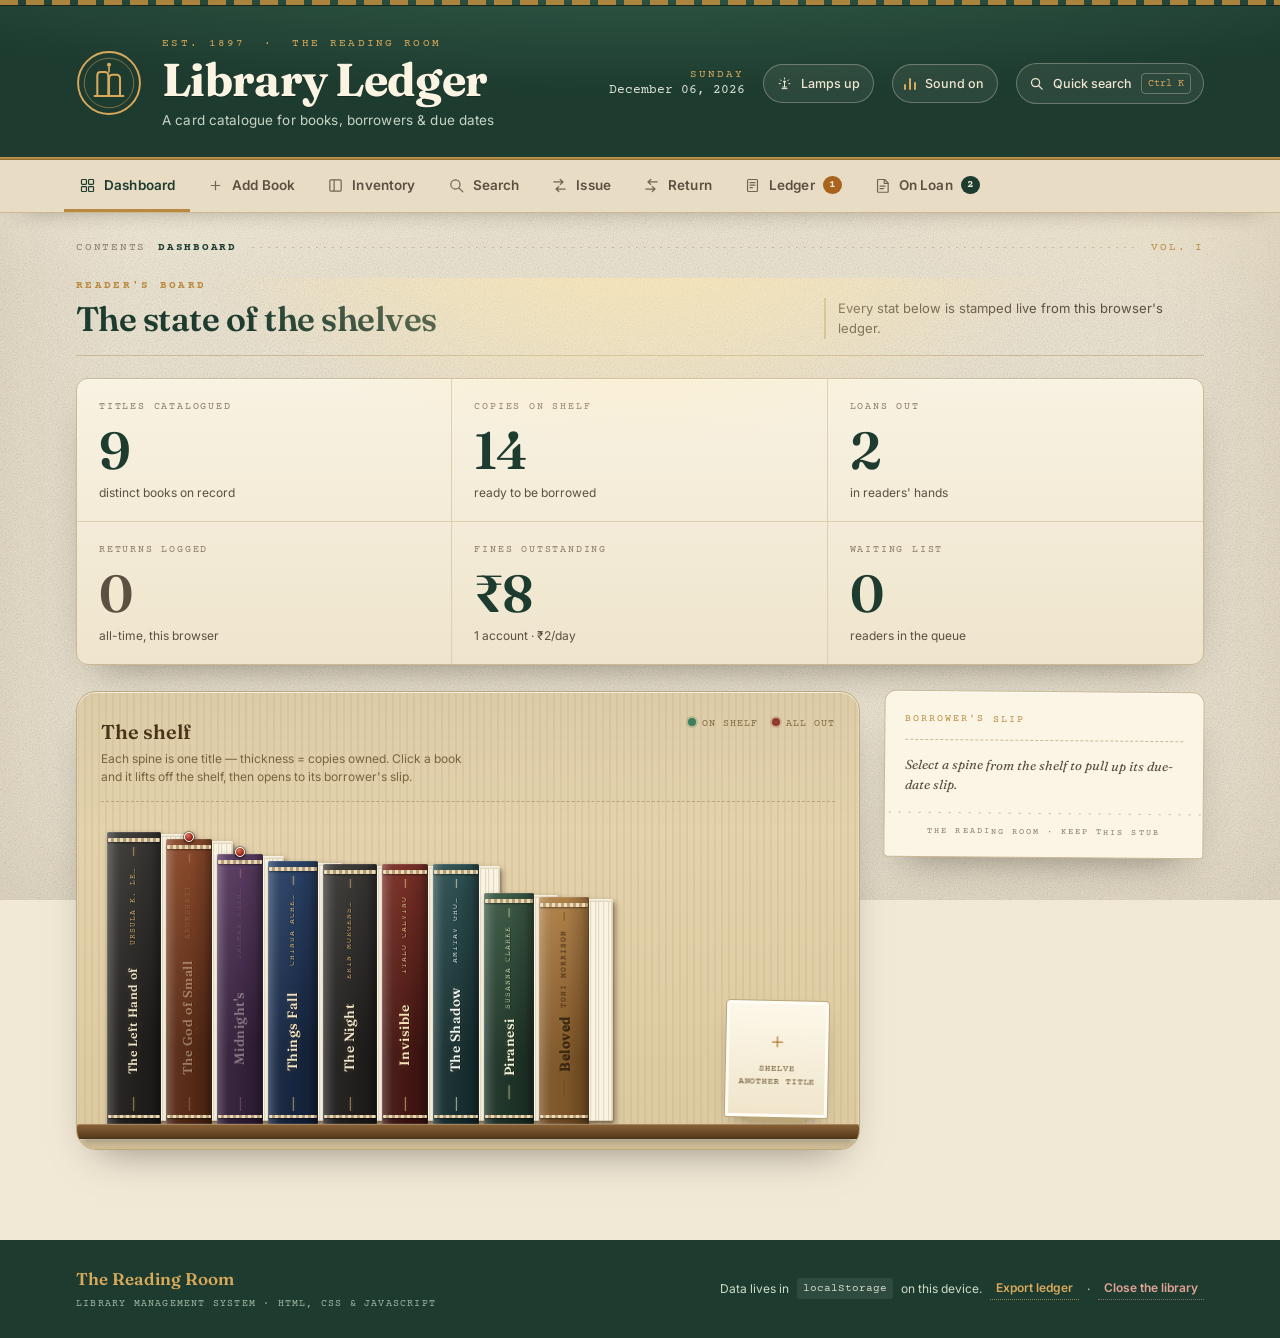
==== commit 0e89c899: "Add files via upload" ====
--- a/index.html
+++ b/index.html
@@ -41,6 +41,18 @@
         <p class="clock-day" id="clockDay">—</p>
         <p class="clock-date" id="clockDate">—</p>
       </div>
+      <button class="lamps-btn" id="themeBtn" type="button" aria-pressed="false"
+              aria-label="Switch to after-hours lighting" title="Switch the lamps">
+        <span class="lamp-glyph" aria-hidden="true">
+          <svg viewBox="0 0 24 24" width="15" height="15"><path d="M12 3.2v1.6M5.6 6.3l1.2 1.2M18.4 6.3l-1.2 1.2M3.5 12.2h1.7M18.8 12.2h1.7" stroke="currentColor" stroke-width="1.6" stroke-linecap="round"/><path d="M8 20.2h8M9 17.6h6M12 17.6V9.8" stroke="currentColor" stroke-width="1.6" stroke-linecap="round"/><path d="M9.4 9.8a2.6 2.6 0 0 1 5.2 0z" fill="currentColor"/></svg>
+        </span>
+        <span class="lamps-label" id="themeLabel">Lamps up</span>
+      </button>
+      <button class="sound-btn" id="soundBtn" type="button" aria-pressed="true"
+              aria-label="Mute interface sounds" title="Mute interface sounds">
+        <span class="sound-bars" aria-hidden="true"><i></i><i></i><i></i></span>
+        <span class="sound-label" id="soundLabel">Sound on</span>
+      </button>
       <button class="palette-btn" id="paletteBtn" type="button" aria-label="Open quick search">
         <svg viewBox="0 0 24 24" width="15" height="15" aria-hidden="true"><circle cx="10.5" cy="10.5" r="6.5" fill="none" stroke="currentColor" stroke-width="2"/><path d="M15.5 15.5 21 21" stroke="currentColor" stroke-width="2" stroke-linecap="round"/></svg>
         <span>Quick search</span>
@@ -78,6 +90,10 @@
       <span class="tab-ico" aria-hidden="true">
         <svg viewBox="0 0 24 24"><path d="M20 7H7M11 3.5 7 7l4 3.5"/><path d="M4 17h13M13 13.5 17 17l-4 3.5"/></svg>
       </span>Return</button>
+    <button class="tab" data-section="ledgerdesk" aria-current="false">
+      <span class="tab-ico" aria-hidden="true">
+        <svg viewBox="0 0 24 24"><path d="M6.5 3.5h11a1.5 1.5 0 0 1 1.5 1.5v14a1.5 1.5 0 0 1-1.5 1.5h-11A1.5 1.5 0 0 1 5 19V5a1.5 1.5 0 0 1 1.5-1.5Z"/><path d="M8.5 8h7M8.5 11.5h7M8.5 15h3.5"/></svg>
+      </span>Ledger <span class="tab-count warn" id="fineCount">0</span></button>
     <button class="tab" data-section="issued" aria-current="false">
       <span class="tab-ico" aria-hidden="true">
         <svg viewBox="0 0 24 24"><path d="M6 3.5h9l5 5v12a1 1 0 0 1-1 1H6a1 1 0 0 1-1-1v-16a1 1 0 0 1 1-1Z"/><path d="M14.5 3.7V9h5.2"/><path d="M8.5 13h7M8.5 16.5h5"/></svg>
@@ -124,6 +140,16 @@
         <p class="stat-value" id="returnedCount">0</p>
         <p class="stat-foot">all-time, this browser</p>
       </article>
+      <article class="stat">
+        <p class="stat-label">Fines outstanding</p>
+        <p class="stat-value" id="finesOwed">₹0</p>
+        <p class="stat-foot" id="finesFoot">nothing overdue</p>
+      </article>
+      <article class="stat">
+        <p class="stat-label">Waiting list</p>
+        <p class="stat-value" id="waitingCount">0</p>
+        <p class="stat-foot">readers in the queue</p>
+      </article>
     </div>
 
     <div class="board">
@@ -132,7 +158,7 @@
         <div class="shelf-head">
           <div>
             <h3 class="shelf-title">The shelf</h3>
-            <p class="shelf-sub">Each spine is one title. Thickness = copies owned. Click a spine to open its card.</p>
+            <p class="shelf-sub">Each spine is one title — thickness = copies owned. Click a book and it lifts off the shelf, then opens to its borrower's slip.</p>
           </div>
           <div class="shelf-legend" aria-hidden="true">
             <span><i class="dot dot-avail"></i>On shelf</span>
@@ -331,9 +357,17 @@
           <input id="issueStudentId" autocomplete="off" required list="studentIds">
           <p class="field-echo" id="issueStudentEcho">Any unique ID — e.g. S-1042.</p>
         </div>
+        <div class="field">
+          <label for="issueDays">Loan period <span>fine starts after the due date</span></label>
+          <div class="days-row" id="daysRow">
+            <button type="button" class="day-chip on" data-days="14">14 days · standard</button>
+            <button type="button" class="day-chip" data-days="7">7 days · short</button>
+            <button type="button" class="day-chip" data-days="28">28 days · staff</button>
+          </div>
+        </div>
         <div class="form-foot">
           <button type="submit" class="btn-primary">Issue this book</button>
-          <p class="form-hint">Due date is logged 14 days out; overdue loans get a red tag.</p>
+          <p class="form-hint" id="issueHint">Overdue copies are charged ₹<b>2</b> per day, per copy.</p>
         </div>
       </form>
 
@@ -392,6 +426,46 @@
     </div>
   </section>
 
+  <!-- ============ LEDGER DESK · fines + waiting list ============ -->
+  <section id="ledgerdesk" class="section">
+    <div class="board-head">
+      <div>
+        <p class="eyebrow">Accounts &amp; reservations</p>
+        <h2>The ledger desk</h2>
+      </div>
+      <p class="board-note" id="ledgerNote">—</p>
+    </div>
+
+    <div class="ledger-split">
+      <div class="ledger-col">
+        <div class="col-head">
+          <div>
+            <p class="eyebrow">Overdue accounts</p>
+            <h3>Fines payable</h3>
+          </div>
+          <label class="fine-rate">
+            <span>₹ per day</span>
+            <input type="number" id="fineRate" min="0" max="100" step="1" value="2" inputmode="numeric">
+          </label>
+        </div>
+        <div class="fine-list" id="fineList"></div>
+        <p class="ledger-empty" id="fineEmpty" hidden>No fines outstanding — every copy is back on time.</p>
+      </div>
+
+      <div class="ledger-col">
+        <div class="col-head">
+          <div>
+            <p class="eyebrow">Reservations</p>
+            <h3>Waiting list</h3>
+          </div>
+          <p class="col-note">First in line gets the next returned copy.</p>
+        </div>
+        <div class="queue-list" id="queueList"></div>
+        <p class="ledger-empty" id="queueEmpty" hidden>Nobody is waiting. Shelves and readers are in harmony.</p>
+      </div>
+    </div>
+  </section>
+
   <!-- ============ ISSUED ============ -->
   <section id="issued" class="section">
     <div class="board-head">
@@ -428,6 +502,42 @@
 <datalist id="bookCodes"></datalist>
 <datalist id="studentIds"></datalist>
 
+<!-- ============ OPENED BOOK (fixed overlay) ============ -->
+<div class="reader" id="reader" hidden>
+  <div class="reader-scrim" data-close-reader></div>
+  <div class="openbook" id="openbook" role="dialog" aria-modal="true" aria-label="Opened book">
+    <div class="ob-spine" aria-hidden="true"><span class="ob-spine-text"></span></div>
+    <div class="ob-page ob-left">
+      <div class="ob-inner">
+        <p class="ob-kicker">The Reading Room · card catalogue</p>
+        <p class="ob-folio" data-folio>No. —</p>
+        <h3 class="ob-title" id="obTitle">—</h3>
+        <p class="ob-author" id="obAuthor">—</p>
+        <dl class="ob-meta">
+          <div><dt>Accession</dt><dd id="obCode">—</dd></div>
+          <div><dt>Published</dt><dd id="obYear">—</dd></div>
+          <div><dt>Copies</dt><dd id="obCopies">—</dd></div>
+          <div><dt>Status</dt><dd id="obStatus">—</dd></div>
+        </dl>
+        <p class="ob-blurb" id="obBlurb"></p>
+      </div>
+    </div>
+    <div class="ob-page ob-right">
+      <div class="ob-inner">
+        <p class="ob-kicker">Borrower's slip</p>
+        <ul class="ob-loans" id="obLoans"></ul>
+        <p class="ob-note" id="obNote"></p>
+        <div class="ob-actions" id="obActions"></div>
+        <p class="ob-stamp" id="obStamp" aria-hidden="true">ON SHELF</p>
+      </div>
+    </div>
+    <button class="reader-close" type="button" data-close-reader aria-label="Close the book">
+      <svg viewBox="0 0 24 24" width="16" height="16" aria-hidden="true"><path d="M6 6l12 12M18 6L6 18" stroke="currentColor" stroke-width="2" stroke-linecap="round"/></svg>
+    </button>
+    <p class="reader-hint" aria-hidden="true">Esc or click outside to close</p>
+  </div>
+</div>
+
 <!-- ============ QUICK SEARCH PALETTE ============ -->
 <div class="palette" id="palette" hidden>
   <div class="palette-backdrop" data-close-palette></div>
--- a/style.css
+++ b/style.css
@@ -22,6 +22,10 @@
   --red:        #8f3b2e;
   --red-soft:   #f0dcd4;
   --ok:         #2f6a4f;
+  --fine:       #a8641e;   /* amber, for money owed */
+  --fine-soft:  #f3e4c9;
+  --queue:      #4a5d7a;   /* dusty blue, for reservations */
+  --queue-soft: #e2e7ee;
 
   --serif: "Fraunces", "Iowan Old Style", Georgia, serif;
   --sans:  "Inter", system-ui, -apple-system, sans-serif;
@@ -246,7 +250,7 @@
    DASHBOARD · STATS
    ========================================================================== */
 .stats {
-  display: grid; grid-template-columns: repeat(4, minmax(0,1fr));
+  display: grid; grid-template-columns: repeat(3, minmax(0,1fr));
   gap: 0; margin-bottom: 26px;
   border: 1px solid var(--line); border-radius: var(--r-md);
   background: linear-gradient(180deg, #f8f2e2, #efe5cd);
@@ -256,9 +260,11 @@
 .stat {
   padding: 20px 22px 18px;
   border-right: 1px solid var(--line-soft);
+  border-bottom: 1px solid var(--line-soft);
   position: relative;
 }
-.stat:last-child { border-right: 0; }
+.stat:nth-child(3n) { border-right: 0; }
+.stat:nth-last-child(-n+3) { border-bottom: 0; }
 .stat::before {
   content: ""; position: absolute; left: 0; right: 0; top: 0; height: 3px;
   background: linear-gradient(90deg, var(--brass), transparent);
@@ -1238,7 +1244,7 @@
   .board { grid-template-columns: 1fr; gap: 18px; }
   .slip-wrap { position: static; max-width: none; display: grid; }
   .slip { transform: none; max-width: 460px; margin: 0 auto; width: 100%; }
-  .stats { grid-template-columns: repeat(4, minmax(0,1fr)); }
+  .stats { grid-template-columns: repeat(3, minmax(0,1fr)); }
 }
 
 /* tablets in portrait, and phones landscape (≤ 900px) */
@@ -1249,8 +1255,9 @@
   .book-stage { padding: 10px 0 18px; }
   .hardbook { --bw: 200px; --bh: 286px; }
   .stats { grid-template-columns: repeat(2, minmax(0,1fr)); }
-  .stat:nth-child(2) { border-right: 0; }
-  .stat:nth-child(1), .stat:nth-child(2) { border-bottom: 1px solid var(--line-soft); }
+  .stat { border-right: 1px solid var(--line-soft) !important; border-bottom: 1px solid var(--line-soft); }
+  .stat:nth-child(2n) { border-right: 0 !important; }
+  .stat:nth-last-child(-n+2) { border-bottom: 0; }
   .ledger-table { min-width: 640px; }
   .tab { padding: 14px 10px 12px; font-size: 12.5px; gap: 6px; }
   .tab-ico svg { width: 15px; height: 15px; }
@@ -1429,6 +1436,593 @@
   .shelf-placard:hover { transform: rotate(1.2deg); }
 }
 
+
+/* ==========================================================================
+   SOUND TOGGLE
+   ========================================================================== */
+.sound-btn {
+  display: inline-flex; align-items: center; gap: 9px;
+  padding: 9px 13px 9px 11px; border-radius: 999px;
+  border: 1px solid rgba(244,236,217,.3);
+  background: rgba(244,236,217,.07);
+  color: #f0e7d2; font-size: 12.5px; font-weight: 500;
+  transition: background .2s, border-color .2s, color .2s;
+}
+.sound-btn:hover { background: rgba(244,236,217,.15); border-color: rgba(244,236,217,.5); }
+.sound-bars { display: inline-flex; align-items: flex-end; gap: 2.5px; height: 13px; }
+.sound-bars i {
+  width: 2.5px; border-radius: 1px; background: var(--brass-2);
+  animation: eq 1.1s ease-in-out infinite;
+}
+.sound-bars i:nth-child(1) { height: 6px; animation-delay: 0s; }
+.sound-bars i:nth-child(2) { height: 12px; animation-delay: .18s; }
+.sound-bars i:nth-child(3) { height: 8px; animation-delay: .36s; }
+@keyframes eq { 0%, 100% { transform: scaleY(.55); } 50% { transform: scaleY(1); } }
+.sound-btn[aria-pressed="false"] { color: #9fb3a1; }
+.sound-btn[aria-pressed="false"] .sound-bars i { animation: none; transform: scaleY(.4); background: #7d9183; }
+
+/* ==========================================================================
+   THE READER · a book lifts off the shelf and opens
+   ========================================================================== */
+.shelf { isolation: isolate; }
+
+body.reader-open { overflow: hidden; }
+.reader {
+  position: fixed; inset: 0;
+  z-index: 70;
+  display: flex; align-items: center; justify-content: center;
+  padding: 26px 18px 34px;
+}
+.reader[hidden] { display: none; }
+.reader-scrim {
+  position: absolute; inset: 0;
+  background: radial-gradient(120% 90% at 50% 40%, rgba(28,21,12,.52), rgba(24,17,9,.78));
+  backdrop-filter: blur(2.5px);
+  animation: fade .22s both;
+  cursor: zoom-out;
+}
+
+/* resting state of the "flying book" — the source spine */
+.spine.is-flying { opacity: .25; filter: saturate(.5); }
+
+.openbook {
+  position: relative;
+  z-index: 1;
+  display: flex;
+  width: min(960px, 100%);
+  height: min(460px, 100%);
+  perspective: 1800px;
+  transform-style: preserve-3d;
+  animation: ob-land .52s cubic-bezier(.2,.9,.25,1) both;
+}
+@keyframes ob-land {
+  from { opacity: 0; transform: translateY(26px) scale(.86) rotateX(16deg); }
+  to   { opacity: 1; transform: none; }
+}
+
+/* the book's own spine, standing between the two boards */
+.ob-spine {
+  position: absolute; left: 50%; top: 0; bottom: 0;
+  width: 26px; transform: translateX(-50%);
+  border-radius: 3px;
+  background: linear-gradient(90deg, var(--ob-c2, #1d3b2f), var(--ob-c1, #2a5241) 45%, var(--ob-c2, #1d3b2f));
+  box-shadow: inset 1px 0 0 rgba(255,255,255,.14), inset -1px 0 0 rgba(0,0,0,.4), 0 10px 24px -12px rgba(0,0,0,.7);
+  z-index: 3;
+}
+.ob-spine::before, .ob-spine::after {
+  content: ""; position: absolute; left: 0; right: 0; height: 4px;
+  background: repeating-linear-gradient(90deg, #f0e3c2 0 4px, #b49a68 4px 8px);
+  opacity: .8;
+}
+.ob-spine::before { top: 10px; }
+.ob-spine::after { bottom: 10px; }
+.ob-spine-text {
+  position: absolute; inset: 0;
+  writing-mode: vertical-rl; transform: rotate(180deg);
+  display: flex; align-items: center; justify-content: center;
+  font-family: var(--mono); font-size: 7px; letter-spacing: .18em;
+  text-transform: uppercase; color: var(--ob-foil, #d9a95b); opacity: .8;
+  overflow: hidden; white-space: nowrap;
+}
+
+/* the two page boards */
+.ob-page {
+  position: relative;
+  flex: 1 1 50%;
+  min-width: 0;
+  background:
+    linear-gradient(90deg, rgba(120,96,58,.10), transparent 12%),
+    repeating-linear-gradient(180deg, rgba(150,128,86,.05) 0 1px, transparent 1px 26px),
+    linear-gradient(180deg, #fdf8ea, #f5edd8);
+  box-shadow:
+    inset 0 0 0 1px rgba(160,138,96,.35),
+    0 26px 50px -26px rgba(20,14,6,.85);
+  overflow: hidden;
+  transform-style: preserve-3d;
+}
+.ob-left {
+  border-radius: 10px 2px 2px 10px;
+  transform-origin: right center;
+  animation: ob-open-left .62s cubic-bezier(.2,.85,.25,1) both .12s;
+  box-shadow: inset -18px 0 26px -22px rgba(60,44,18,.7), inset 0 0 0 1px rgba(160,138,96,.35), 0 26px 50px -26px rgba(20,14,6,.85);
+}
+.ob-right {
+  border-radius: 2px 10px 10px 2px;
+  transform-origin: left center;
+  animation: ob-open-right .62s cubic-bezier(.2,.85,.25,1) both .12s;
+  box-shadow: inset 18px 0 26px -22px rgba(60,44,18,.7), inset 0 0 0 1px rgba(160,138,96,.35), 0 26px 50px -26px rgba(20,14,6,.85);
+}
+@keyframes ob-open-left  { from { transform: rotateY(78deg); opacity: .3; } }
+@keyframes ob-open-right { from { transform: rotateY(-78deg); opacity: .3; } }
+
+.ob-inner {
+  position: relative;
+  height: 100%;
+  padding: 22px 24px 20px 26px;
+  display: flex; flex-direction: column;
+  overflow-y: auto;
+}
+.ob-right .ob-inner { padding: 22px 26px 20px 24px; }
+.ob-kicker {
+  font-family: var(--mono); font-size: 9px; letter-spacing: .2em;
+  text-transform: uppercase; color: var(--brass);
+  padding-bottom: 10px; margin-bottom: 12px;
+  border-bottom: 1px solid var(--line-soft);
+}
+.ob-folio {
+  position: absolute; right: 22px; top: 22px;
+  font-family: var(--mono); font-size: 9px; letter-spacing: .1em;
+  color: var(--ink-faint);
+}
+.ob-title {
+  font-family: var(--serif); font-size: clamp(19px, 2.4vw, 27px); font-weight: 700;
+  line-height: 1.1; color: var(--ink); margin-bottom: 5px;
+  max-height: 3.3em; overflow: hidden;
+}
+.ob-author { font-size: 13px; font-style: italic; color: var(--ink-soft); }
+.ob-meta {
+  margin: 16px 0 0; padding-top: 13px; border-top: 1px dashed var(--line);
+  display: grid; gap: 7px;
+}
+.ob-meta div { display: flex; justify-content: space-between; gap: 12px; align-items: baseline; }
+.ob-meta dt {
+  font-family: var(--mono); font-size: 9px; letter-spacing: .13em;
+  text-transform: uppercase; color: var(--ink-faint);
+}
+.ob-meta dd { font-size: 12.5px; font-weight: 600; }
+.ob-meta dd.is-out { color: var(--red); }
+.ob-meta dd.is-ok { color: var(--ok); }
+.ob-blurb {
+  margin-top: auto; padding-top: 14px;
+  font-family: var(--serif); font-style: italic; font-size: 13px; line-height: 1.4;
+  color: var(--ink-soft);
+}
+.ob-loans { display: grid; gap: 8px; }
+.ob-loans li {
+  display: grid; grid-template-columns: 1fr auto; gap: 4px 10px;
+  padding: 9px 11px; border-radius: 5px;
+  background: rgba(185,138,62,.09);
+  border-left: 2px solid var(--green-3);
+  font-family: var(--mono); font-size: 11px;
+}
+.ob-loans li.late { border-left-color: var(--red); background: var(--red-soft); }
+.ob-loans li span:last-child { color: var(--ink-faint); text-align: right; }
+.ob-loans li.late span:last-child { color: var(--red); font-weight: 700; }
+.ob-loans li b { font-family: var(--sans); font-size: 12px; }
+.ob-note { margin-top: 10px; font-size: 11.5px; color: var(--ink-faint); }
+.ob-actions {
+  margin-top: auto; padding-top: 14px;
+  display: flex; flex-wrap: wrap; gap: 8px;
+}
+.ob-btn {
+  flex: 1 1 auto;
+  padding: 9px 14px; border-radius: 999px;
+  border: 1px solid var(--green-3); background: rgba(29,59,47,.06);
+  font-size: 12px; font-weight: 600; color: var(--green);
+  transition: background .16s, transform .16s;
+  text-align: center;
+}
+.ob-btn:hover { background: rgba(29,59,47,.14); transform: translateY(-1px); }
+.ob-btn[disabled] { opacity: .4; cursor: not-allowed; transform: none; }
+.ob-btn.solid { background: var(--green); border-color: var(--green); color: #f6efdc; }
+.ob-btn.solid:hover { background: var(--green-2); }
+.ob-stamp {
+  position: absolute; right: 20px; bottom: 74px;
+  font-family: var(--mono); font-size: 11px; font-weight: 700; letter-spacing: .18em;
+  color: rgba(29,59,47,.34);
+  border: 2px solid rgba(29,59,47,.3); border-radius: 3px;
+  padding: 4px 9px; transform: rotate(-8deg);
+  pointer-events: none;
+}
+.ob-stamp.is-out { color: rgba(143,59,46,.42); border-color: rgba(143,59,46,.4); }
+
+.reader-close {
+  position: absolute; top: -6px; right: -4px; z-index: 5;
+  width: 30px; height: 30px; border-radius: 50%;
+  display: grid; place-items: center;
+  background: #fdf8ea; color: var(--ink-soft);
+  border: 1px solid var(--line);
+  box-shadow: 0 6px 14px -8px rgba(0,0,0,.6);
+  transition: transform .16s, color .16s;
+}
+.reader-close:hover { transform: rotate(90deg); color: var(--red); }
+.reader-hint {
+  position: absolute; left: 0; right: 0; bottom: -24px;
+  text-align: center;
+  font-family: var(--mono); font-size: 8.5px; letter-spacing: .16em;
+  text-transform: uppercase; color: rgba(244,236,217,.55);
+}
+
+/* phone: the book lies flat, one page under the other */
+@media (max-width: 700px) {
+  .reader { padding: 10px 8px 18px; align-items: stretch; }
+  .openbook {
+    flex-direction: column;
+    height: min(100%, 720px);
+    animation: ob-land-sm .45s cubic-bezier(.2,.9,.25,1) both;
+  }
+  @keyframes ob-land-sm {
+    from { opacity: 0; transform: translateY(22px) scale(.94); }
+    to { opacity: 1; transform: none; }
+  }
+  .ob-spine { display: none; }
+  .ob-page { flex: 1 1 0; min-height: 0; }
+  .ob-left {
+    border-radius: 10px 10px 2px 2px;
+    animation: ob-open-sm-left .45s ease-out both .06s;
+    box-shadow: inset 0 -16px 22px -20px rgba(60,44,18,.7), inset 0 0 0 1px rgba(160,138,96,.35);
+  }
+  .ob-right {
+    border-radius: 2px 2px 10px 10px;
+    animation: ob-open-sm-right .45s ease-out both .12s;
+    box-shadow: inset 0 16px 22px -20px rgba(60,44,18,.7), inset 0 0 0 1px rgba(160,138,96,.35);
+  }
+  @keyframes ob-open-sm-left  { from { transform: translateY(-14px); opacity: .3; } }
+  @keyframes ob-open-sm-right { from { transform: translateY(14px); opacity: .3; } }
+  .ob-inner { padding: 16px 18px 14px; }
+  .ob-right .ob-inner { padding: 16px 18px 16px; }
+  .ob-kicker { margin-bottom: 9px; padding-bottom: 8px; }
+  .ob-title { font-size: 19px; }
+  .ob-meta { margin-top: 10px; padding-top: 9px; gap: 5px; }
+  .ob-blurb { display: none; }
+  .ob-loans li { padding: 7px 9px; font-size: 10.5px; }
+  .ob-note { margin-top: 8px; font-size: 11px; }
+  .ob-actions { padding-top: 10px; }
+  .ob-btn { padding: 8px 12px; font-size: 11.5px; }
+  .ob-stamp { display: none; }
+  .reader-close { top: 8px; right: 8px; }
+  .reader-hint { display: none; }
+}
+
+/* ==========================================================================
+   SOUND TOGGLE
+   ========================================================================== */
+@media (max-width: 640px) {
+  .sound-label { display: none; }
+  .sound-btn { padding: 9px 11px; }
+}
+
+
+/* ==========================================================================
+   THE LEDGER DESK · fines & waiting list
+   ========================================================================== */
+.ledger-split {
+  display: grid;
+  grid-template-columns: minmax(0,1.15fr) minmax(0,.85fr);
+  gap: 24px; align-items: start;
+  min-width: 0;
+}
+.ledger-col {
+  border: 1px solid var(--line); border-radius: var(--r-md);
+  background: linear-gradient(180deg, #fbf6e9, #f4ebd7);
+  box-shadow: var(--shadow-card);
+  padding: 18px 18px 16px;
+}
+.col-head {
+  display: flex; align-items: flex-start; justify-content: space-between;
+  gap: 14px; flex-wrap: wrap;
+  padding-bottom: 12px; margin-bottom: 14px;
+  border-bottom: 1px dashed var(--line);
+}
+.col-head h3 { font-family: var(--serif); font-size: 20px; font-weight: 600; color: var(--green); }
+.col-note { font-size: 11.5px; color: var(--ink-faint); max-width: 180px; }
+.fine-rate {
+  display: inline-flex; align-items: center; gap: 8px;
+  font-family: var(--mono); font-size: 9.5px; letter-spacing: .12em;
+  text-transform: uppercase; color: var(--ink-faint);
+  border: 1px solid var(--line); border-radius: 999px; padding: 5px 10px;
+  background: #fffdf7;
+}
+.fine-rate input {
+  width: 46px; padding: 3px 6px; border: 1px solid var(--line);
+  border-radius: 4px; background: transparent; text-align: center;
+  font-family: var(--mono); font-size: 12px; font-weight: 700; color: var(--ink);
+}
+.fine-rate input:focus { outline: none; border-color: var(--green-3); }
+
+/* one account card per borrower who owes money */
+.fine-card {
+  display: grid; grid-template-columns: auto 1fr auto; gap: 4px 14px;
+  align-items: center;
+  padding: 12px 13px; margin-bottom: 10px;
+  border: 1px solid var(--line-soft); border-left: 3px solid var(--fine);
+  border-radius: var(--r-sm);
+  background: linear-gradient(180deg, #fffdf6, #faf3e2);
+  animation: rise .35s cubic-bezier(.2,.7,.2,1) both;
+}
+.fine-card:last-child { margin-bottom: 0; }
+.fine-who { font-family: var(--mono); font-size: 12px; font-weight: 700; color: var(--ink); }
+.fine-detail { grid-column: 1 / -1; font-size: 11.5px; color: var(--ink-soft); }
+.fine-detail b { font-family: var(--mono); font-weight: 700; color: var(--fine); }
+.fine-amount {
+  font-family: var(--serif); font-size: 22px; font-weight: 700; color: var(--fine);
+  line-height: 1; text-align: right;
+}
+.fine-amount small { display: block; font-family: var(--mono); font-size: 8.5px; letter-spacing: .12em; text-transform: uppercase; color: var(--ink-faint); font-weight: 400; margin-top: 3px; }
+.fine-actions { grid-column: 1 / -1; display: flex; gap: 8px; margin-top: 6px; }
+.fine-actions .mini-btn { flex: 1; text-align: center; }
+.mini-btn.settle { border-color: var(--fine); color: #6d4110; background: var(--fine-soft); }
+.mini-btn.settle:hover { background: #efd9b4; color: #4d2d08; }
+
+/* reservation queue */
+.queue-book { margin-bottom: 14px; }
+.queue-book:last-child { margin-bottom: 0; }
+.queue-title {
+  display: flex; align-items: baseline; justify-content: space-between; gap: 10px;
+  margin-bottom: 7px;
+}
+.queue-title h4 { font-family: var(--serif); font-size: 16px; font-weight: 600; color: var(--ink); }
+.queue-title .q-code {
+  font-family: var(--mono); font-size: 9.5px; letter-spacing: .1em;
+  color: var(--queue); background: var(--queue-soft);
+  padding: 2px 6px; border-radius: 3px;
+}
+.queue-people { display: grid; gap: 6px; }
+.queue-person {
+  display: flex;
+  align-items: center;
+  gap: 9px;
+  padding: 8px 10px; border-radius: 5px;
+  background: rgba(74,93,122,.07);
+  border: 1px dashed rgba(74,93,122,.28);
+}
+.q-pos { flex: none; width: 20px; text-align: center; }
+.q-who { flex: 1 1 auto; min-width: 0; }
+.q-since { flex: none; }
+.q-drop { flex: none; }
+.q-pos {
+  font-family: var(--mono); font-size: 10px; font-weight: 700;
+  color: var(--queue); text-align: center;
+}
+.queue-person .q-who { font-family: var(--mono); font-size: 11.5px; font-weight: 600; }
+.queue-person .q-since { font-size: 9.5px; color: var(--ink-faint); white-space: nowrap; letter-spacing: .02em; }
+.queue-person.next { background: rgba(74,93,122,.14); border-style: solid; }
+.queue-person.next .q-pos { color: #fff; background: var(--queue); border-radius: 50%; width: 20px; height: 20px; line-height: 20px; }
+.q-drop {
+  font-size: 14px; line-height: 1; color: var(--ink-faint);
+  padding: 3px 6px; border-radius: 4px;
+}
+.q-drop:hover { color: var(--red); background: var(--red-soft); }
+.q-claim {
+  grid-column: 1 / -1; font-size: 10.5px; color: var(--queue);
+  font-style: italic; padding-left: 31px;
+}
+.queue-add {
+  display: flex; gap: 8px; margin-top: 12px; padding-top: 12px;
+  border-top: 1px dashed var(--line);
+}
+.queue-add select {
+  flex: 1; min-width: 0; padding: 8px 10px;
+  font-size: 12.5px; color: var(--ink);
+  background: #fffdf7; border: 1px solid var(--line); border-radius: var(--r-sm);
+}
+.queue-add input {
+  width: 120px; padding: 8px 10px;
+  font-size: 12.5px; color: var(--ink);
+  background: #fffdf7; border: 1px solid var(--line); border-radius: var(--r-sm);
+}
+.queue-add button {
+  padding: 8px 14px; border-radius: var(--r-sm);
+  background: var(--queue); color: #fff; font-size: 12px; font-weight: 600;
+  white-space: nowrap;
+}
+.queue-add button:hover { filter: brightness(1.1); }
+.q-breadcrumb {
+  margin-top: 10px; font-size: 11px; color: var(--ink-faint);
+  font-family: var(--mono); letter-spacing: .04em;
+}
+
+/* loan-period chips */
+.days-row { display: flex; gap: 8px; flex-wrap: wrap; }
+.day-chip {
+  padding: 8px 13px; border-radius: 999px;
+  border: 1px solid var(--line); background: #fffdf7;
+  font-size: 12px; font-weight: 500; color: var(--ink-soft);
+  transition: all .15s;
+}
+.day-chip:hover { border-color: var(--brass); background: var(--brass-pale); }
+.day-chip.on { background: var(--green); border-color: var(--green); color: var(--paper); }
+
+/* amber badge on the Ledger tab */
+.tab-count.warn { background: var(--fine); }
+.tab.active .tab-count.warn { background: var(--fine); color: #fff; }
+.tab-count.warn[data-zero="true"] { background: rgba(92,80,64,.35); color: #f4ecd9; }
+
+/* ==========================================================================
+   LAMPS · after-hours switch + the dark reading room
+   ========================================================================== */
+.lamps-btn {
+  display: inline-flex; align-items: center; gap: 9px;
+  padding: 9px 13px; border-radius: 999px;
+  border: 1px solid rgba(244,236,217,.3);
+  background: rgba(244,236,217,.07);
+  color: #f0e7d2; font-size: 12.5px; font-weight: 500;
+  transition: background .2s, border-color .2s, color .2s;
+}
+.lamps-btn:hover { background: rgba(244,236,217,.15); border-color: rgba(244,236,217,.5); }
+.lamp-glyph { display: inline-flex; }
+.lamp-glyph svg { display: block; }
+.lamps-btn[aria-pressed="true"] { background: rgba(217,169,91,.22); border-color: rgba(217,169,91,.65); color: #f6dfae; }
+@media (max-width: 640px) {
+  .lamps-label { display: none; }
+  .lamps-btn { padding: 9px 11px; }
+  .ledger-split { grid-template-columns: minmax(0,1fr); gap: 16px; }
+  .ledger-col { padding: 14px; min-width: 0; }
+  .fine-card, .queue-person { min-width: 0; }
+  .col-head { gap: 8px; }
+  .fine-rate { padding: 4px 8px; }
+  .fine-card { grid-template-columns: 1fr auto; }
+  .queue-add { flex-wrap: wrap; }
+  .queue-add select { flex: 1 1 100%; }
+  .queue-add input { flex: 1; width: auto; }
+}
+
+/* ---------- after-hours palette ----------
+   Everything is token-driven, so the night theme is a variable swap plus a
+   lamp-glow wash over the page. Hard-coded paper colours below are remapped. */
+html[data-theme="night"] {
+  --paper:      #171510;
+  --paper-2:    #1d1a14;
+  --paper-3:    #262119;
+  --ink:        #efe3c8;
+  --ink-soft:   #c0b295;
+  --ink-faint:  #8b7f68;
+  --line:       #3b3428;
+  --line-soft:  #2e2921;
+  --green:      #a9c6ae;
+  --green-2:    #8fb69a;
+  --green-3:    #79a488;
+  --brass:      #d9a95b;
+  --brass-2:    #efc783;
+  --brass-pale: #2f2820;
+  --red:        #e08a74;
+  --red-soft:   #3a221d;
+  --ok:         #86c39c;
+  --fine:       #e5b061;
+  --fine-soft:  #3b2d18;
+  --queue:      #93abc9;
+  --queue-soft: #232c3a;
+  color-scheme: dark;
+}
+html[data-theme="night"] body {
+  background-color: #15130f;
+  background-image:
+    radial-gradient(900px 520px at 12% -6%, #2c2418 0%, transparent 58%),
+    radial-gradient(760px 460px at 92% 4%, #241e15 0%, transparent 55%),
+    var(--grain);
+  background-blend-mode: normal, normal, multiply;
+}
+html[data-theme="night"] body::after { box-shadow: inset 0 0 200px rgba(0,0,0,.6); }
+html[data-theme="night"] ::selection { background: #7a5a24; color: #fdf3dd; }
+
+/* the desk lamp: a warm pool of light over the shelves */
+html[data-theme="night"] main::before {
+  content: ""; position: fixed; inset: 0; z-index: 0; pointer-events: none;
+  background:
+    radial-gradient(46% 34% at 50% 34%, rgba(255,206,124,.10), transparent 70%),
+    radial-gradient(70% 50% at 50% 0%, rgba(255,186,92,.07), transparent 72%);
+}
+
+/* cards and paper surfaces */
+html[data-theme="night"] .stats,
+html[data-theme="night"] .card-form,
+html[data-theme="night"] .ledger,
+html[data-theme="night"] .ledger-col,
+html[data-theme="night"] .loan-card,
+html[data-theme="night"] .slip,
+html[data-theme="night"] .catalogue-card,
+html[data-theme="night"] .due-slip,
+html[data-theme="night"] .returned-note,
+html[data-theme="night"] .fine-card,
+html[data-theme="night"] .queue-person,
+html[data-theme="night"] .queue-add select,
+html[data-theme="night"] .queue-add input,
+html[data-theme="night"] .fine-rate,
+html[data-theme="night"] .fine-rate input,
+html[data-theme="night"] .day-chip,
+html[data-theme="night"] .mini-btn,
+html[data-theme="night"] .chip,
+html[data-theme="night"] .loan-chip,
+html[data-theme="night"] .field input,
+html[data-theme="night"] .index-field input,
+html[data-theme="night"] .palette-input input,
+html[data-theme="night"] .datalist-free,
+html[data-theme="night"] .palette-panel,
+html[data-theme="night"] .search-results {
+  background: linear-gradient(180deg, #221d15, #1b1710);
+  border-color: var(--line);
+}
+html[data-theme="night"] .field input,
+html[data-theme="night"] .index-field input,
+html[data-theme="night"] .palette-input input,
+html[data-theme="night"] .queue-add select,
+html[data-theme="night"] .queue-add input {
+  background: #12100c;
+  color: var(--ink);
+  box-shadow: inset 0 1px 2px rgba(0,0,0,.5);
+}
+html[data-theme="night"] .field input::placeholder,
+html[data-theme="night"] .index-field input::placeholder { color: #6e6453; }
+html[data-theme="night"] .ledger-table tbody tr:hover { background: rgba(217,169,91,.08); }
+html[data-theme="night"] .ledger-table thead th { background: #232018; color: #e9dcc0; }
+html[data-theme="night"] .copies-bar { background: #33291d; }
+html[data-theme="night"] .btn-primary {
+  background: linear-gradient(180deg, #3f5f4c, #2c463a); color: #f3e9d2;
+  box-shadow: 0 10px 22px -14px #000, inset 0 1px 0 rgba(255,255,255,.1);
+}
+html[data-theme="night"] .tab { color: var(--ink-soft); }
+html[data-theme="night"] .tab:hover { background: rgba(217,169,91,.1); }
+html[data-theme="night"] .tab.active { color: var(--brass-2); }
+html[data-theme="night"] .tabs { background: #1d1a13; }
+html[data-theme="night"] .tabs::after { background: linear-gradient(90deg, transparent, #1d1a13); }
+html[data-theme="night"] .shelf-wrap {
+  background:
+    linear-gradient(180deg, rgba(0,0,0,.28), transparent 34%),
+    repeating-linear-gradient(90deg, rgba(217,169,91,.05) 0 2px, transparent 2px 7px),
+    linear-gradient(180deg, #2a241a, #221d15);
+  border-color: #3a3125;
+}
+html[data-theme="night"] .lamp { background: radial-gradient(56% 44% at 50% -10%, rgba(255,206,124,.22), transparent 72%); }
+html[data-theme="night"] .shelf-title { color: var(--brass-2); }
+html[data-theme="night"] .shelf-sub,
+html[data-theme="night"] .shelf-legend,
+html[data-theme="night"] .shelf-empty { color: var(--ink-faint); }
+html[data-theme="night"] .shelf-placard {
+  background: linear-gradient(180deg, #2b2519, #221d14);
+  border-color: #443a28; color: var(--brass-2); box-shadow: 0 10px 18px -12px #000;
+}
+html[data-theme="night"] .shelf-board { background: linear-gradient(180deg, #4a3520, #32220f); }
+html[data-theme="night"] .shelf-rail { background: linear-gradient(180deg, #2c2519, #221c13); }
+html[data-theme="night"] .board-head { border-color: var(--line); }
+html[data-theme="night"] .board-note { border-left-color: var(--line); }
+html[data-theme="night"] .stat { border-color: var(--line-soft); }
+html[data-theme="night"] .ob-page {
+  background:
+    linear-gradient(90deg, rgba(0,0,0,.28), transparent 12%),
+    repeating-linear-gradient(180deg, rgba(217,169,91,.045) 0 1px, transparent 1px 26px),
+    linear-gradient(180deg, #211c14, #1a1610);
+  box-shadow: inset 0 0 0 1px rgba(217,169,91,.18), 0 26px 50px -26px #000;
+}
+html[data-theme="night"] .ob-left { box-shadow: inset -18px 0 26px -22px #000, inset 0 0 0 1px rgba(217,169,91,.18); }
+html[data-theme="night"] .ob-right { box-shadow: inset 18px 0 26px -22px #000, inset 0 0 0 1px rgba(217,169,91,.18); }
+html[data-theme="night"] .ob-stamp { color: rgba(169,198,174,.4); border-color: rgba(169,198,174,.32); }
+html[data-theme="night"] .ob-stamp.is-out { color: rgba(224,138,116,.5); border-color: rgba(224,138,116,.45); }
+html[data-theme="night"] .reader-close { background: #262117; border-color: var(--line); color: var(--ink); }
+html[data-theme="night"] .palette-backdrop { background: rgba(6,5,3,.72); }
+html[data-theme="night"] .toast {
+  background: #241e15; color: #f0e4c6; border-color: var(--line); border-left-color: var(--brass);
+}
+html[data-theme="night"] .toast.error { color: #f0b6a4; border-left-color: var(--red); }
+html[data-theme="night"] .masthead { background: radial-gradient(120% 160% at 50% -40%, #2a3f33 0%, transparent 62%), #15130f; }
+html[data-theme="night"] .colophon { background: #12100c; }
+html[data-theme="night"] .ledger-empty, html[data-theme="night"] .slip-empty { color: var(--ink-faint); }
+
+/* let the theme change breathe */
+body, .masthead, .tabs, .stats, .shelf-wrap, .card-form, .ledger, .ledger-col,
+.slip, .loan-card, .ob-page, .palette-panel, .toast, .stat, input, .mini-btn {
+  transition: background-color .45s ease, border-color .45s ease, color .35s ease, box-shadow .45s ease;
+}
+
 /* motion preferences */
 @media (prefers-reduced-motion: reduce) {
   *, *::before, *::after { animation-duration: .001ms !important; transition-duration: .001ms !important; }
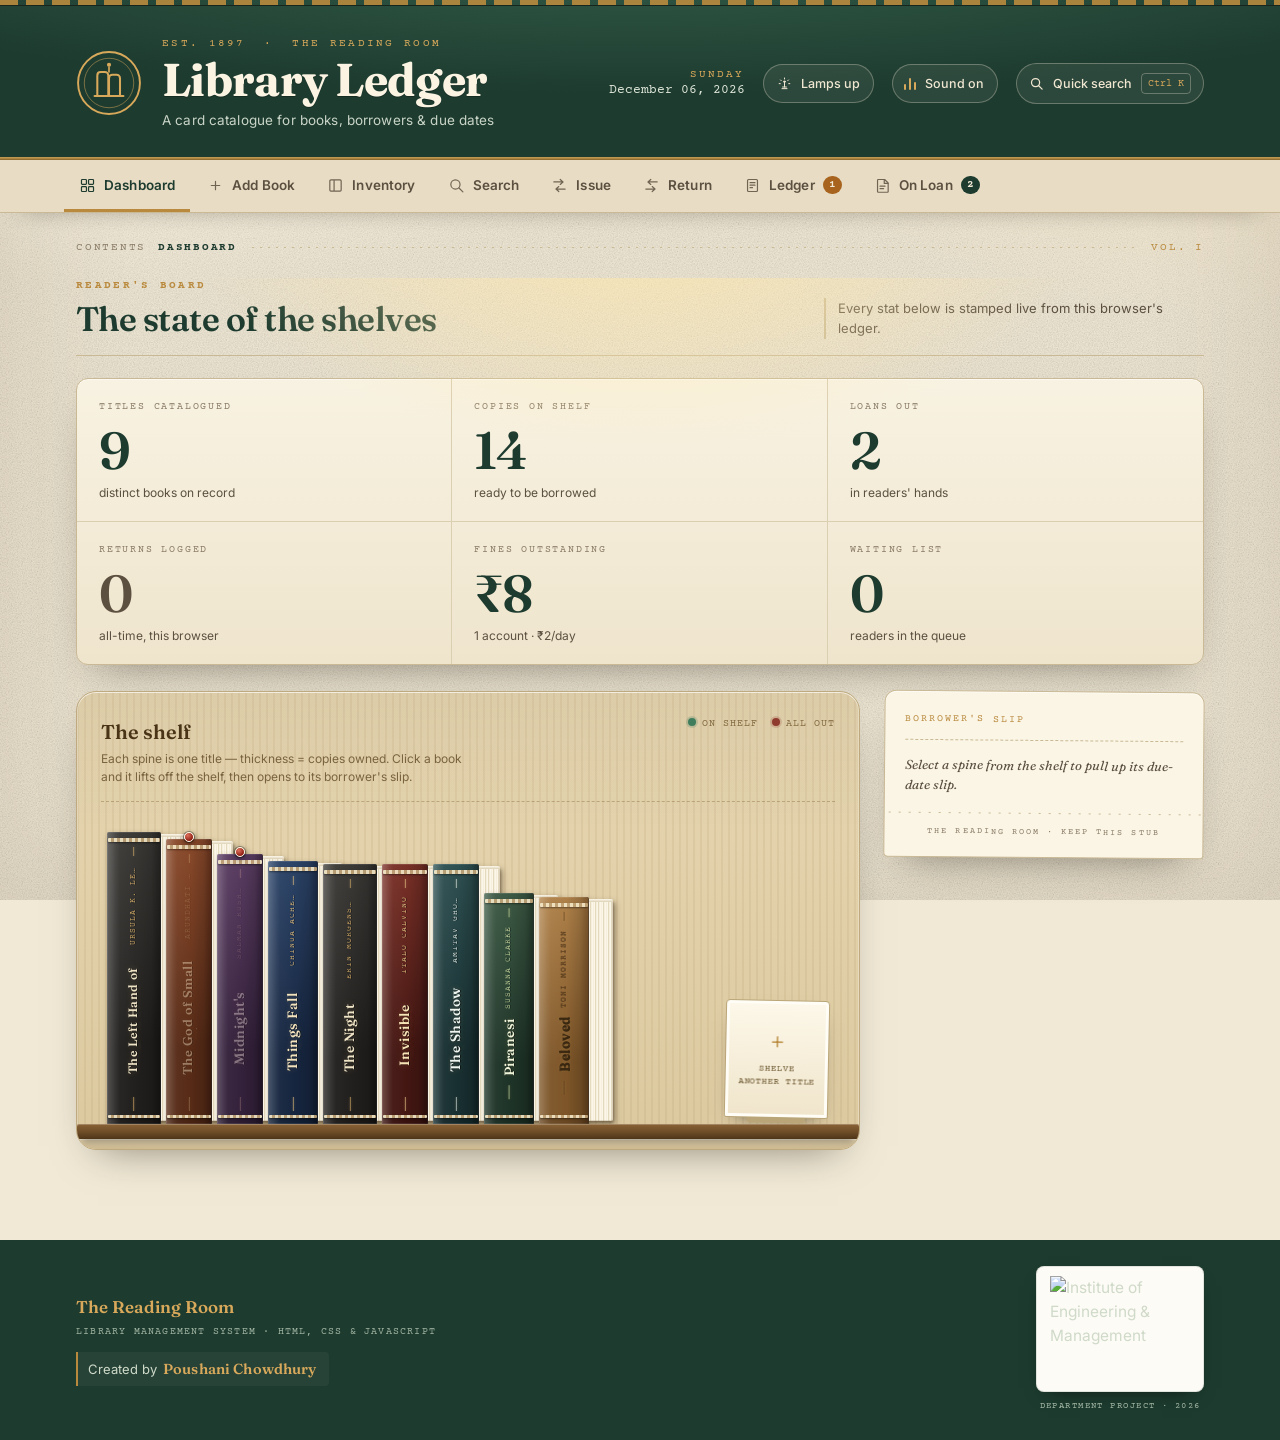
==== commit e85d62bb: "Add files via upload IEM crest + author credit in the footer" ====
--- a/index.html
+++ b/index.html
@@ -485,16 +485,16 @@
 
 <footer class="colophon">
   <div class="colophon-inner">
-    <div>
+    <div class="colophon-brand">
       <p class="colophon-mark">The Reading Room</p>
       <p class="colophon-sub">Library Management System · HTML, CSS &amp; JavaScript</p>
-    </div>
-    <p class="colophon-meta">
-      Data lives in <code>localStorage</code> on this device.
-      <button type="button" class="link-btn" id="exportBtn">Export ledger</button>
-      <span aria-hidden="true">·</span>
-      <button type="button" class="link-btn danger" id="resetBtn">Close the library</button>
-    </p>
+      <p class="colophon-credit">Created by <strong>Poushani Chowdhury</strong></p>
+    </div>
+
+    <div class="colophon-college">
+      <img class="iem-logo" id="iemLogo" alt="Institute of Engineering &amp; Management" width="150" height="114">
+      <p class="colophon-college-note">Department project · 2026</p>
+    </div>
   </div>
 </footer>
 
--- a/style.css
+++ b/style.css
@@ -1139,15 +1139,40 @@
 }
 .colophon-mark { font-family: var(--serif); font-size: 17px; color: var(--brass-2); font-weight: 600; }
 .colophon-sub { font-family: var(--mono); font-size: 10px; letter-spacing: .12em; text-transform: uppercase; margin-top: 4px; color: #9fb3a1; }
-.colophon-meta { font-size: 12px; display: flex; align-items: center; gap: 8px; flex-wrap: wrap; }
-.colophon code { font-family: var(--mono); font-size: 11px; background: rgba(255,255,255,.08); padding: 2px 6px; border-radius: 3px; }
-.link-btn {
-  font-size: 12px; font-weight: 600; color: var(--brass-2);
-  border-bottom: 1px dotted rgba(217,169,91,.6);
-  padding-bottom: 1px;
-}
-.link-btn:hover { color: #f2d49c; }
-.link-btn.danger { color: #e2a396; border-bottom-color: rgba(226,163,150,.5); }
+.colophon-credit {
+  margin-top: 12px; font-size: 13px; color: #cfdac9;
+  display: inline-flex; align-items: baseline; gap: 6px;
+  padding: 6px 12px 6px 10px;
+  border-left: 2px solid var(--brass);
+  background: rgba(255,255,255,.045);
+  border-radius: 0 4px 4px 0;
+}
+.colophon-credit strong {
+  font-family: var(--serif); font-size: 14.5px; font-weight: 600;
+  color: var(--brass-2); letter-spacing: .01em;
+}
+.colophon-college { display: grid; justify-items: center; gap: 8px; }
+/* the crest sits on a paper plate so it reads on the dark green footer */
+.iem-logo {
+  display: block;
+  width: clamp(120px, 15vw, 168px); height: auto;
+  padding: 10px 14px;
+  background: #fdfbf5;
+  border-radius: 8px;
+  box-shadow: 0 8px 20px -12px rgba(0,0,0,.7), inset 0 0 0 1px rgba(29,59,47,.12);
+}
+.colophon-college-note {
+  font-family: var(--mono); font-size: 9px; letter-spacing: .16em;
+  text-transform: uppercase; color: #9fb3a1;
+}
+
+/* export / reset now live at the ledger desk */
+.desk-tools {
+  display: flex; gap: 8px; flex-wrap: wrap;
+  margin-top: 12px; padding-top: 12px;
+  border-top: 1px dashed var(--line);
+}
+.desk-tools .mini-btn { flex: 1 1 auto; text-align: center; padding: 9px 12px; }
 
 /* ==========================================================================
    QUICK SEARCH PALETTE
@@ -1325,7 +1350,11 @@
     max-width: none; min-width: 0;
   }
   .toast.show { transform: translateY(0); }
-  .colophon-inner { flex-direction: column; align-items: flex-start; }
+  .colophon-inner { flex-direction: column; align-items: center; text-align: center; gap: 22px; }
+  .colophon-brand { display: grid; justify-items: center; }
+  .colophon-inner > div:first-child { width: 100%; }
+  .colophon-credit { justify-content: center; }
+  .iem-logo { width: 132px; }
   .hardbook { --bw: 176px; --bh: 252px; }
   .hb-title { font-size: 19px; }
   .hb-cover { padding: 24px 20px 18px 28px; }
@@ -2015,6 +2044,8 @@
 html[data-theme="night"] .toast.error { color: #f0b6a4; border-left-color: var(--red); }
 html[data-theme="night"] .masthead { background: radial-gradient(120% 160% at 50% -40%, #2a3f33 0%, transparent 62%), #15130f; }
 html[data-theme="night"] .colophon { background: #12100c; }
+html[data-theme="night"] .iem-logo { background: #f7f2e4; box-shadow: 0 8px 20px -12px #000, inset 0 0 0 1px rgba(217,169,91,.25); }
+html[data-theme="night"] .colophon-credit { color: #d7c9a8; background: rgba(217,169,91,.08); }
 html[data-theme="night"] .ledger-empty, html[data-theme="night"] .slip-empty { color: var(--ink-faint); }
 
 /* let the theme change breathe */
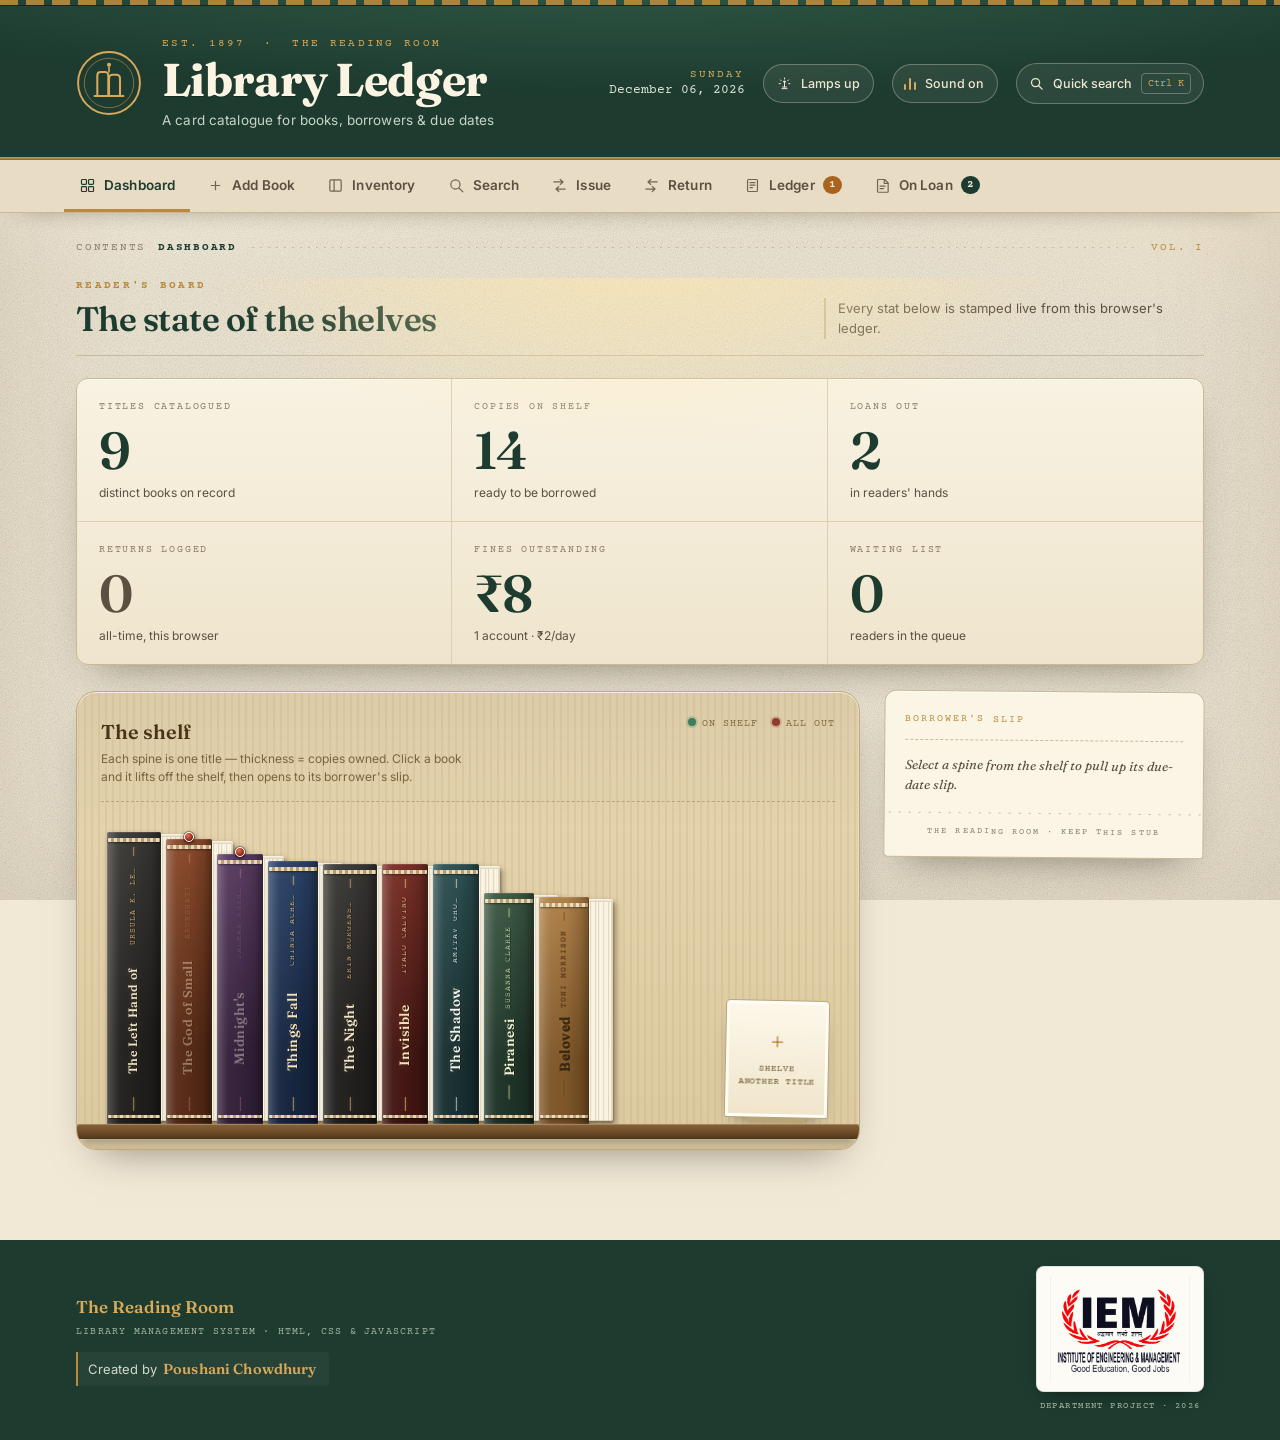
==== commit 2f9c3086: "Add files via upload Fix: embed IEM logo in the page" ====
--- a/index.html
+++ b/index.html
@@ -10,7 +10,2070 @@
 <meta name="description" content="The Reading Room · a vintage card-catalogue library management system for books, borrowers and due dates.">
 <meta name="theme-color" content="#1d3b2f">
 <link rel="icon" href="data:image/svg+xml,%3Csvg xmlns='http://www.w3.org/2000/svg' viewBox='0 0 32 32'%3E%3Crect width='32' height='32' rx='6' fill='%231d3b2f'/%3E%3Cpath d='M10 24V12.5a2 2 0 0 1 2-2h1.5v13.5M18.5 24V10.5H20a2 2 0 0 1 2 2V24M8.5 24h15' fill='none' stroke='%23d9a95b' stroke-width='1.6' stroke-linecap='round'/%3E%3C/svg%3E">
-<link rel="stylesheet" href="style.css">
+<style>
+/* ==========================================================================
+   THE READING ROOM · Library Management System
+   Concept: a vintage card catalogue & reading desk.
+   ========================================================================== */
+
+/* ---------- tokens ---------- */
+:root {
+  --paper:      #f1e9d6;
+  --paper-2:    #e8ddc4;
+  --paper-3:    #dfd2b4;
+  --ink:        #221b12;
+  --ink-soft:   #5c5040;
+  --ink-faint:  #8a7c66;
+  --line:       #c9b995;
+  --line-soft:  #dbcfb2;
+  --green:      #1d3b2f;
+  --green-2:    #2a5241;
+  --green-3:    #3c6c56;
+  --brass:      #b98a3e;
+  --brass-2:    #d9a95b;
+  --brass-pale: #f2e2be;
+  --red:        #8f3b2e;
+  --red-soft:   #f0dcd4;
+  --ok:         #2f6a4f;
+  --fine:       #a8641e;   /* amber, for money owed */
+  --fine-soft:  #f3e4c9;
+  --queue:      #4a5d7a;   /* dusty blue, for reservations */
+  --queue-soft: #e2e7ee;
+
+  --serif: "Fraunces", "Iowan Old Style", Georgia, serif;
+  --sans:  "Inter", system-ui, -apple-system, sans-serif;
+  --mono:  "Courier Prime", "Courier New", monospace;
+
+  --r-sm: 6px;
+  --r-md: 12px;
+  --r-lg: 20px;
+
+  --shadow-card: 0 1px 0 rgba(255,255,255,.55) inset, 0 18px 40px -22px rgba(34,27,18,.55);
+  --grain: url("data:image/svg+xml,%3Csvg xmlns='http://www.w3.org/2000/svg' width='160' height='160'%3E%3Cfilter id='n'%3E%3CfeTurbulence type='fractalNoise' baseFrequency='.8' numOctaves='3' stitchTiles='stitch'/%3E%3CfeColorMatrix type='saturate' values='0'/%3E%3C/filter%3E%3Crect width='160' height='160' filter='url(%23n)' opacity='.42'/%3E%3C/svg%3E");
+}
+
+/* ---------- reset ---------- */
+*, *::before, *::after { box-sizing: border-box; }
+html { scroll-behavior: smooth; }
+html, body { overflow-x: clip; }
+body {
+  margin: 0;
+  font-family: var(--sans);
+  font-size: 15.5px;
+  line-height: 1.55;
+  color: var(--ink);
+  background-color: var(--paper);
+  background-image:
+    radial-gradient(1100px 600px at 12% -8%, #fbf5e6 0%, transparent 60%),
+    radial-gradient(900px 520px at 96% 4%, #efe3c8 0%, transparent 55%),
+    var(--grain);
+  background-attachment: fixed;
+  background-blend-mode: normal, normal, multiply;
+  -webkit-font-smoothing: antialiased;
+}
+body::after { /* subtle vignette over everything */
+  content: "";
+  position: fixed; inset: 0;
+  pointer-events: none; z-index: 1;
+  box-shadow: inset 0 0 140px rgba(70, 50, 20, .12);
+}
+h1, h2, h3, h4, p, dl, dd, ul { margin: 0; }
+ul { padding: 0; list-style: none; }
+button { font: inherit; color: inherit; border: 0; background: none; cursor: pointer; }
+input { font: inherit; color: inherit; }
+::selection { background: var(--brass-2); color: var(--ink); }
+
+.skip-link {
+  position: absolute; left: 12px; top: -60px; z-index: 60;
+  padding: 10px 16px; border-radius: var(--r-sm);
+  background: var(--ink); color: var(--paper); font-weight: 600;
+  transition: top .2s;
+}
+.skip-link:focus { top: 12px; }
+
+/* ==========================================================================
+   MASTHEAD
+   ========================================================================== */
+.masthead {
+  position: relative; z-index: 2;
+  background:
+    radial-gradient(120% 160% at 50% -40%, #35604c 0%, transparent 62%),
+    var(--green);
+  color: #f4ecd9;
+}
+.masthead-rule {
+  height: 6px;
+  background: repeating-linear-gradient(90deg, var(--brass) 0 18px, transparent 18px 26px);
+  border-bottom: 1px solid #16221a;
+  opacity: .9;
+}
+.masthead-rule.double {
+  height: 3px;
+  background: linear-gradient(180deg, var(--brass-2), var(--brass) 60%, #8a6329);
+  border: 0;
+}
+.masthead-inner {
+  max-width: 1180px; margin: 0 auto;
+  padding: calc(30px + env(safe-area-inset-top)) max(26px, env(safe-area-inset-right)) 26px max(26px, env(safe-area-inset-left));
+  display: flex; align-items: center; justify-content: space-between; gap: 26px;
+  flex-wrap: wrap;
+}
+.brand { display: flex; align-items: center; gap: 20px; }
+.crest { width: 66px; height: 66px; color: var(--brass-2); flex: none; }
+.brand-over {
+  font-family: var(--mono); font-size: 10.5px; letter-spacing: .22em;
+  text-transform: uppercase; color: var(--brass-2); margin-bottom: 6px;
+}
+.brand h1 {
+  font-family: var(--serif);
+  font-size: clamp(30px, 5vw, 46px);
+  font-weight: 700; letter-spacing: -.015em; line-height: .95;
+  font-variation-settings: "SOFT" 0, "WONK" 1;
+  color: #fbf4e3;
+  text-shadow: 0 1px 0 rgba(0,0,0,.25);
+}
+.brand-sub {
+  margin-top: 8px; font-size: 13.5px; color: #c9d5c7; letter-spacing: .01em;
+}
+.masthead-side { display: flex; align-items: center; gap: 18px; flex-wrap: wrap; }
+.clock { text-align: right; font-family: var(--mono); line-height: 1.35; }
+.clock-day { font-size: 10.5px; letter-spacing: .2em; text-transform: uppercase; color: var(--brass-2); }
+.clock-date { font-size: 13px; color: #dbe4d6; }
+
+.palette-btn {
+  display: inline-flex; align-items: center; gap: 9px;
+  padding: 9px 12px; border-radius: 999px;
+  border: 1px solid rgba(244,236,217,.3);
+  background: rgba(244,236,217,.07);
+  color: #f0e7d2; font-size: 12.5px; font-weight: 500;
+  transition: background .2s, border-color .2s, transform .2s;
+}
+.palette-btn:hover { background: rgba(244,236,217,.15); border-color: rgba(244,236,217,.5); }
+.palette-btn kbd {
+  font-family: var(--mono); font-size: 10px; padding: 2px 6px;
+  border-radius: 4px; border: 1px solid rgba(244,236,217,.3);
+  color: var(--brass-2);
+}
+
+/* ==========================================================================
+   TABS — index tabs on a card
+   ========================================================================== */
+.tabs {
+  position: sticky; top: 0; z-index: 40;
+  background: var(--paper-2);
+  border-bottom: 1px solid var(--line);
+  box-shadow: 0 12px 24px -22px rgba(34,27,18,.9);
+}
+.tabs-inner {
+  max-width: 1180px; margin: 0 auto;
+  display: flex; gap: 2px; overflow-x: auto;
+  padding: 0 14px;
+  scrollbar-width: none;
+  scroll-behavior: smooth;
+}
+/* fade the strip's right edge so it reads as scrollable on small screens */
+@media (max-width: 900px) {
+  .tabs { position: sticky; }
+  .tabs::after {
+    content: ""; position: absolute; right: 0; top: 0; bottom: 0; width: 34px;
+    background: linear-gradient(90deg, transparent, var(--paper-2));
+    pointer-events: none;
+  }
+}
+.tabs-inner::-webkit-scrollbar { display: none; }
+.tab {
+  position: relative; flex: none;
+  display: inline-flex; align-items: center; gap: 8px;
+  padding: 15px 15px 13px;
+  font-size: 13.5px; font-weight: 600; letter-spacing: .01em;
+  color: var(--ink-soft);
+  border-bottom: 3px solid transparent;
+  transition: color .18s, background .18s;
+  white-space: nowrap;
+}
+.tab:hover { color: var(--ink); background: rgba(185,138,62,.09); }
+.tab.active { color: var(--green); border-bottom-color: var(--brass); }
+.tab-ico svg {
+  width: 17px; height: 17px; display: block;
+  fill: none; stroke: currentColor; stroke-width: 1.7;
+  stroke-linecap: round; stroke-linejoin: round;
+  opacity: .85;
+}
+.tab.active .tab-ico svg { opacity: 1; }
+.tab-count {
+  min-width: 19px; padding: 1px 6px;
+  border-radius: 999px;
+  background: var(--green); color: var(--paper);
+  font-family: var(--mono); font-size: 10.5px; text-align: center;
+}
+.tab.active .tab-count { background: var(--brass); color: #2b1e0b; }
+
+/* ==========================================================================
+   LAYOUT
+   ========================================================================== */
+main {
+  position: relative; z-index: 2;
+  max-width: 1180px; margin: 0 auto;
+  padding: 26px max(26px, env(safe-area-inset-right)) 70px max(26px, env(safe-area-inset-left));
+}
+.contents {
+  display: flex; align-items: baseline; gap: 12px;
+  margin-bottom: 22px;
+  font-family: var(--mono); font-size: 11px;
+  letter-spacing: .16em; text-transform: uppercase;
+  color: var(--ink-faint);
+}
+.contents-current { color: var(--green); font-weight: 700; }
+.contents-dots {
+  flex: 1; height: 1px; align-self: center;
+  background-image: radial-gradient(circle, var(--line) 1px, transparent 1px);
+  background-size: 8px 1px; background-repeat: repeat-x;
+}
+.contents-vol { color: var(--brass); }
+
+.section { display: none; animation: rise .45s cubic-bezier(.2,.7,.2,1) both; }
+.section.active { display: block; }
+@keyframes rise {
+  from { opacity: 0; transform: translateY(14px); }
+  to   { opacity: 1; transform: none; }
+}
+
+.board-head {
+  display: flex; align-items: flex-end; justify-content: space-between;
+  gap: 20px; flex-wrap: wrap;
+  padding-bottom: 16px; margin-bottom: 22px;
+  border-bottom: 1px solid var(--line);
+}
+.eyebrow {
+  font-family: var(--mono); font-size: 10.5px; font-weight: 700;
+  letter-spacing: .22em; text-transform: uppercase;
+  color: var(--brass); margin-bottom: 7px;
+}
+.board-head h2 {
+  font-family: var(--serif); font-size: clamp(25px, 3.4vw, 34px);
+  font-weight: 600; letter-spacing: -.015em; line-height: 1.1;
+  color: var(--green);
+}
+.board-note {
+  max-width: 380px; font-size: 13px; color: var(--ink-soft);
+  border-left: 2px solid var(--line); padding-left: 12px;
+}
+
+/* ==========================================================================
+   DASHBOARD · STATS
+   ========================================================================== */
+.stats {
+  display: grid; grid-template-columns: repeat(3, minmax(0,1fr));
+  gap: 0; margin-bottom: 26px;
+  border: 1px solid var(--line); border-radius: var(--r-md);
+  background: linear-gradient(180deg, #f8f2e2, #efe5cd);
+  box-shadow: var(--shadow-card);
+  overflow: hidden;
+}
+.stat {
+  padding: 20px 22px 18px;
+  border-right: 1px solid var(--line-soft);
+  border-bottom: 1px solid var(--line-soft);
+  position: relative;
+}
+.stat:nth-child(3n) { border-right: 0; }
+.stat:nth-last-child(-n+3) { border-bottom: 0; }
+.stat::before {
+  content: ""; position: absolute; left: 0; right: 0; top: 0; height: 3px;
+  background: linear-gradient(90deg, var(--brass), transparent);
+  opacity: 0; transition: opacity .25s;
+}
+.stat:hover::before { opacity: 1; }
+.stat-label {
+  font-family: var(--mono); font-size: 10px; letter-spacing: .18em;
+  text-transform: uppercase; color: var(--ink-faint); margin-bottom: 10px;
+}
+.stat-value {
+  font-family: var(--serif); font-size: clamp(38px, 5vw, 52px);
+  font-weight: 600; line-height: 1; color: var(--green);
+  font-variant-numeric: tabular-nums;
+  letter-spacing: -.03em;
+}
+.stat-value.bump { animation: bump .5s cubic-bezier(.2,1.6,.4,1); }
+@keyframes bump { 0% { transform: scale(1); } 40% { transform: scale(1.13); color: var(--brass); } 100% { transform: scale(1); } }
+.stat-foot { margin-top: 8px; font-size: 12px; color: var(--ink-soft); }
+.stat-returned .stat-value { color: var(--ink-soft); }
+
+/* ==========================================================================
+   DASHBOARD · SHELF BOARD
+   ========================================================================== */
+.board {
+  display: grid; grid-template-columns: minmax(0, 1fr) 320px;
+  gap: 24px; align-items: start;
+}
+.shelf-wrap {
+  position: relative;
+  background:
+    linear-gradient(180deg, rgba(34,27,18,.05), transparent 30%),
+    repeating-linear-gradient(90deg, rgba(122,83,36,.07) 0 2px, transparent 2px 7px),
+    linear-gradient(180deg, #e6d6b0, #dcc9a0);
+  border: 1px solid #bfa97e;
+  border-radius: var(--r-lg);
+  padding: 24px 24px 0;
+  box-shadow: var(--shadow-card), inset 0 0 0 1px rgba(255,255,255,.25);
+  overflow: hidden;
+}
+.lamp {
+  position: absolute; inset: 0; pointer-events: none; z-index: 0;
+  background: radial-gradient(60% 45% at 50% -12%, rgba(255,232,170,.85), transparent 70%);
+}
+.shelf-head {
+  position: relative; z-index: 1;
+  display: flex; justify-content: space-between; align-items: flex-start;
+  gap: 16px; flex-wrap: wrap;
+  padding-bottom: 14px; margin-bottom: 4px;
+  border-bottom: 1px dashed rgba(122,83,36,.35);
+}
+.shelf-title {
+  font-family: var(--serif); font-size: 20px; font-weight: 600; color: #4a3417;
+}
+.shelf-sub { font-size: 12px; color: #7a6440; margin-top: 3px; max-width: 380px; }
+.shelf-legend {
+  display: flex; gap: 14px;
+  font-family: var(--mono); font-size: 10px; letter-spacing: .1em;
+  text-transform: uppercase; color: #836a41;
+}
+.dot { width: 8px; height: 8px; border-radius: 50%; display: inline-block; margin-right: 6px; vertical-align: 0; }
+.dot-avail { background: #3f7d5c; box-shadow: 0 0 0 2px rgba(63,125,92,.22); }
+.dot-out { background: var(--red); box-shadow: 0 0 0 2px rgba(143,59,46,.2); }
+
+/* the shelf itself */
+.shelf {
+  position: relative; z-index: 1;
+  min-height: 300px;
+  padding: 26px 6px 0;
+  scroll-padding-inline: 6px;
+  display: flex; flex-wrap: wrap; align-items: flex-end;
+  align-content: flex-end;
+  gap: 5px;
+  transition: min-height .3s;
+}
+.shelf-empty {
+  margin: auto; text-align: center; padding: 34px 10px;
+  font-family: var(--serif); color: #7a6440;
+}
+.shelf-empty p:first-child { font-size: 21px; font-weight: 600; }
+.shelf-empty p:last-child { font-size: 13px; font-family: var(--sans); margin-top: 6px; }
+
+/* ---------- realistic hardcover books standing on the shelf ---------- */
+.spine {
+  --h: 196px;          /* book height */
+  --w: 44px;           /* book (front board) width */
+  --d: 24px;           /* page-block depth */
+  --c1: #40543f;       /* case cloth, light */
+  --c2: #26332a;       /* case cloth, dark */
+  --foil: #e7c884;
+  --tx: #f3e2b8;
+  position: relative;
+  width: var(--w);
+  min-width: 40px;
+  max-width: 76px;
+  height: var(--h);
+  border-radius: 2px 2px 1px 1px;
+  cursor: pointer;
+  transform-origin: bottom center;
+  transform-style: preserve-3d;
+  animation: spineIn .55s cubic-bezier(.2,.8,.2,1) both;
+  filter: drop-shadow(2px 3px 3px rgba(40,26,10,.34));
+  transition: transform .24s cubic-bezier(.2,.8,.2,1), filter .24s;
+}
+@keyframes spineIn { from { transform: translateY(18px) scaleY(.55); opacity: 0; } }
+
+/* FRONT BOARD — the cloth cover with gold tooling */
+.spine-board {
+  position: absolute; inset: 0;
+  display: flex; flex-direction: column; align-items: center; justify-content: space-between;
+  padding: 13px 4px 11px;
+  border-radius: 2px 2px 1px 1px;
+  background:
+    var(--cloth) center/cover no-repeat,
+    linear-gradient(90deg, rgba(255,255,255,.16), transparent 16%, transparent 82%, rgba(0,0,0,.30)),
+    linear-gradient(168deg, var(--c1), var(--c2) 72%);
+  background-blend-mode: soft-light, normal, normal;
+  box-shadow:
+    inset 0 0 0 1px rgba(255,255,255,.10),
+    inset -1px 0 0 rgba(0,0,0,.35),
+    inset 0 -7px 0 rgba(0,0,0,.16);
+  overflow: hidden;
+}
+/* woven highlight across the boards */
+.spine-board::after {
+  content: ""; position: absolute; inset: 0; pointer-events: none;
+  background: linear-gradient(90deg, rgba(255,255,255,.20), rgba(255,255,255,.03) 24%, transparent 55%, rgba(0,0,0,.22));
+}
+
+/* the page block seen from the side, under the front board */
+.spine-pages {
+  position: absolute;
+  top: 3px; bottom: 3px; left: calc(var(--w) - 5px);
+  width: calc(var(--d) + 5px);
+  border-radius: 0 2px 2px 0;
+  background:
+    repeating-linear-gradient(90deg,
+      #fbf6e8 0 1px, #e3d9bd 1px 1.6px, #f6efdd 1.6px 2.6px),
+    linear-gradient(90deg, #d9cfb4, #f6efdd 30%, #e9e0c7);
+  box-shadow: inset 0 0 0 1px rgba(120,98,64,.22), 1px 2px 3px rgba(40,26,10,.35);
+  z-index: -1;
+}
+.spine-pages::before { /* top edge of the text block */
+  content: ""; position: absolute; inset: -1px 0 auto; height: 3px;
+  background: linear-gradient(180deg, #fdf8ec, #ddd2b6);
+  border-radius: 2px 2px 0 0;
+}
+
+/* head & tail bands at the vice of the spine */
+.spine-band {
+  position: absolute; left: 1px; right: 1px; height: 3.5px;
+  border-radius: 1px;
+  background: repeating-linear-gradient(90deg, #f4e8c8 0 3px, #c2a578 3px 6px);
+  box-shadow: 0 1px 2px rgba(0,0,0,.45);
+  opacity: .92; z-index: 2;
+}
+.spine-band.top { top: 6px; }
+.spine-band.bottom { bottom: 6px; }
+
+/* gold-foil typography on the spine */
+.spine-text {
+  writing-mode: vertical-rl;
+  transform: rotate(180deg);
+  display: flex; align-items: center; justify-content: flex-start; gap: 9px;
+  max-height: 100%; overflow: hidden;
+  position: relative; z-index: 1;
+  padding: 2px 0;
+}
+.spine-title {
+  font-family: var(--serif); font-size: var(--fs, 12.5px); font-weight: 600;
+  letter-spacing: .035em; line-height: 1.08;
+  color: var(--tx);
+  text-shadow: 0 1px 0 rgba(0,0,0,.55), 0 0 6px rgba(231,200,132,.22);
+  white-space: normal;          /* long titles wrap onto a second column, like real spines */
+  overflow: hidden;
+  max-width: 1.25em;
+  max-height: 100%;
+  flex: 0 1 auto;
+}
+.spine-author {
+  font-family: var(--mono); font-size: 8px; letter-spacing: .12em;
+  text-transform: uppercase; line-height: 1;
+  color: var(--foil); opacity: .85;
+  text-shadow: 0 1px 0 rgba(0,0,0,.5);
+  overflow: hidden; text-overflow: ellipsis; white-space: nowrap;
+  max-width: 100%;
+}
+/* tiny gold rules above/below the spine lettering */
+.spine-rule {
+  flex: none; width: 1px; background: var(--foil); opacity: .65;
+  box-shadow: 0 0 3px rgba(231,200,132,.4);
+}
+.spine-rule.a { height: 14px; }
+.spine-rule.b { height: 9px; }
+
+/* shelf-worn states */
+.spine:hover, .spine:focus-visible {
+  transform: translateY(-13px) rotate(-1.4deg);
+  filter: drop-shadow(5px 14px 999px rgba(0,0,0,0)) drop-shadow(5px 12px 14px rgba(40,26,10,.42)) brightness(1.07);
+  outline: none; z-index: 5;
+}
+.spine.selected {
+  transform: translateY(-17px);
+  filter: drop-shadow(4px 14px 16px rgba(40,26,10,.45)) brightness(1.1);
+  z-index: 4;
+}
+.spine.selected .spine-board { box-shadow: inset 0 0 0 2px var(--brass-2), inset 0 -7px 0 rgba(0,0,0,.16); }
+.spine-out .spine-text, .spine-out .spine-author { opacity: .42; }
+.spine-flag {
+  position: absolute; left: 50%; top: -7px; transform: translateX(-50%);
+  width: 10px; height: 10px; border-radius: 50%;
+  background: radial-gradient(circle at 35% 30%, #e0705c, #8f1f14 70%);
+  border: 1.5px solid #fdf6e6;
+  box-shadow: 0 2px 5px rgba(0,0,0,.5), 0 0 0 1px rgba(0,0,0,.35);
+  z-index: 4;
+}
+
+.shelf-placard {
+  margin-left: auto;
+  align-self: flex-end;
+  flex: none;
+  width: 104px; height: 118px;
+  margin-bottom: 6px;
+  display: flex; flex-direction: column; align-items: center; justify-content: center; gap: 8px;
+  padding: 10px;
+  background: linear-gradient(180deg, #fdf8ea, #f0e5cb);
+  border: 1px solid #b9a577;
+  border-radius: 4px 4px 2px 2px;
+  box-shadow: 0 10px 18px -12px rgba(34,27,18,.7), inset 0 0 0 3px #fffdf6;
+  color: #6b5730;
+  transform: rotate(1.2deg);
+  transition: transform .2s, box-shadow .2s, background .2s;
+  position: relative;
+}
+.shelf-placard::after { /* little easel foot */
+  content: ""; position: absolute; left: 50%; bottom: -6px; transform: translateX(-50%);
+  width: 58px; height: 6px; border-radius: 0 0 3px 3px;
+  background: #b9a577;
+}
+.shelf-placard:hover { transform: rotate(-1deg) translateY(-4px); background: #fffdf3; }
+.placard-plus {
+  font-family: var(--serif); font-size: 26px; font-weight: 600; line-height: 1; color: var(--brass);
+}
+.placard-text {
+  font-family: var(--mono); font-size: 9px; letter-spacing: .1em;
+  text-transform: uppercase; line-height: 1.5; text-align: center;
+}
+.shelf-empty-btn { margin-top: 16px; }
+
+.shelf-board {
+  position: relative; z-index: 2;
+  margin: 0 -24px;
+  height: 15px;
+  background: linear-gradient(180deg, #8a6337, #6d4c27 55%, #4e3518);
+  box-shadow: 0 6px 10px -4px rgba(34,27,18,.55), inset 0 1px 0 rgba(255,255,255,.22);
+  border-radius: 2px;
+}
+.shelf-rail {
+  position: relative; z-index: 1;
+  height: 10px; margin: 0 -24px;
+  background: linear-gradient(180deg, #e8d9b7, #d3bf94);
+  box-shadow: inset 0 1px 0 rgba(255,255,255,.4), 0 8px 16px -12px rgba(34,27,18,.8);
+}
+
+/* ==========================================================================
+   DASHBOARD · DUE SLIP
+   ========================================================================== */
+.slip-wrap { position: sticky; top: 92px; }
+.slip {
+  position: relative;
+  background: #fbf5e6;
+  border: 1px solid var(--line);
+  border-radius: var(--r-md) var(--r-md) 4px 4px;
+  box-shadow: var(--shadow-card);
+  padding: 20px 20px 18px;
+  transform: rotate(.5deg);
+  transition: transform .3s;
+}
+.slip:hover { transform: rotate(0deg); }
+.slip-eyebrow {
+  font-family: var(--mono); font-size: 10px; letter-spacing: .2em;
+  text-transform: uppercase; color: var(--brass);
+  padding-bottom: 12px; margin-bottom: 14px;
+  border-bottom: 1px dashed var(--line);
+}
+.slip-empty { font-size: 13px; color: var(--ink-soft); font-style: italic; font-family: var(--serif); }
+.slip-code {
+  display: inline-block;
+  font-family: var(--mono); font-size: 10.5px; font-weight: 700; letter-spacing: .12em;
+  background: var(--green); color: #f4ecd9;
+  padding: 3px 8px; border-radius: 3px; margin-bottom: 10px;
+}
+.slip-title {
+  font-family: var(--serif); font-size: 21px; font-weight: 600; line-height: 1.15;
+  color: var(--ink); margin-bottom: 6px;
+}
+.slip-author { font-size: 13px; color: var(--ink-soft); font-style: italic; }
+.slip-meta {
+  margin: 16px 0 0; padding: 14px 0 0;
+  border-top: 1px dashed var(--line);
+  display: grid; gap: 8px;
+}
+.slip-meta div { display: flex; justify-content: space-between; align-items: baseline; gap: 10px; }
+.slip-meta dt {
+  font-family: var(--mono); font-size: 10px; letter-spacing: .12em;
+  text-transform: uppercase; color: var(--ink-faint);
+}
+.slip-meta dd { font-size: 13px; font-weight: 600; }
+.slip-meta dd.is-out { color: var(--red); }
+.slip-meta dd.is-ok { color: var(--ok); }
+.slip-loans { margin-top: 16px; padding-top: 13px; border-top: 1px dashed var(--line); }
+.slip-loans-head {
+  font-family: var(--mono); font-size: 9.5px; letter-spacing: .16em;
+  text-transform: uppercase; color: var(--ink-faint); margin-bottom: 8px;
+}
+.slip-loans-list { display: grid; gap: 6px; }
+.slip-loans-list li {
+  display: flex; justify-content: space-between; gap: 8px;
+  font-family: var(--mono); font-size: 11px; color: var(--ink-soft);
+}
+.slip-loans-list li span:last-child { color: var(--ink-faint); white-space: nowrap; }
+.slip-loans-list li.is-overdue span:last-child { color: var(--red); font-weight: 700; }
+.slip-return {
+  width: 100%; margin-top: 16px; padding: 10px;
+  border: 1px dashed var(--green-3); border-radius: var(--r-sm);
+  background: rgba(29,59,47,.05);
+  font-size: 12.5px; font-weight: 600; color: var(--green);
+  transition: background .2s;
+}
+.slip-return:hover { background: rgba(29,59,47,.12); }
+.slip-return[disabled] { opacity: .38; cursor: not-allowed; }
+.slip-perforation {
+  height: 1px; margin: 18px -20px 12px;
+  background-image: radial-gradient(circle, var(--line) 1.3px, transparent 1.4px);
+  background-size: 10px 1px; background-repeat: repeat-x;
+}
+.slip-stub {
+  font-family: var(--mono); font-size: 8.5px; letter-spacing: .24em;
+  text-align: center; color: var(--ink-faint);
+}
+
+/* ==========================================================================
+   FORMS / DESK
+   ========================================================================== */
+.desk {
+  display: grid; grid-template-columns: minmax(0, 1fr) 340px;
+  gap: 26px; align-items: start;
+}
+.card-form {
+  background: linear-gradient(180deg, #fbf6e9, #f3ead4);
+  border: 1px solid var(--line);
+  border-radius: var(--r-md);
+  padding: 24px;
+  box-shadow: var(--shadow-card);
+  display: grid; gap: 16px;
+}
+.field-row { display: grid; grid-template-columns: 1fr 1fr; gap: 16px; }
+.field label {
+  display: flex; align-items: baseline; justify-content: space-between; gap: 8px;
+  font-family: var(--mono); font-size: 10.5px; font-weight: 700;
+  letter-spacing: .14em; text-transform: uppercase; color: var(--ink-soft);
+  margin-bottom: 7px;
+}
+.field label span {
+  font-family: var(--sans); font-weight: 400; font-size: 10.5px;
+  letter-spacing: .02em; text-transform: none; color: var(--ink-faint);
+}
+.field input,
+.index-field input,
+.palette-input input {
+  width: 100%; padding: 12px 13px;
+  font-size: 15px;
+  color: var(--ink);
+  background: #fffdf7;
+  border: 1px solid var(--line);
+  border-radius: var(--r-sm);
+  box-shadow: inset 0 1px 2px rgba(34,27,18,.06);
+  transition: border-color .18s, box-shadow .18s, background .18s;
+}
+.field input:focus,
+.index-field input:focus,
+.palette-input input:focus {
+  outline: none;
+  border-color: var(--green-3);
+  box-shadow: 0 0 0 3px rgba(60,108,86,.16), inset 0 1px 2px rgba(34,27,18,.04);
+  background: #fffefb;
+}
+.field input::placeholder { color: var(--ink-faint); }
+.field input.invalid { border-color: var(--red); box-shadow: 0 0 0 3px rgba(143,59,46,.14); }
+.field-echo {
+  margin-top: 7px; font-family: var(--mono); font-size: 10.5px;
+  color: var(--ink-faint); min-height: 14px;
+}
+.field-echo.good { color: var(--ok); }
+.field-echo.bad { color: var(--red); }
+
+.form-foot { display: flex; align-items: center; gap: 16px; flex-wrap: wrap; margin-top: 4px; }
+.form-hint { font-size: 11.5px; color: var(--ink-faint); max-width: 280px; }
+
+.btn-primary {
+  display: inline-flex; align-items: center; gap: 10px;
+  padding: 13px 22px;
+  border-radius: 999px;
+  background: linear-gradient(180deg, var(--green-2), var(--green));
+  color: #f6efdc;
+  font-weight: 600; font-size: 14px;
+  box-shadow: 0 10px 20px -12px rgba(29,59,47,.9), inset 0 1px 0 rgba(255,255,255,.16);
+  transition: transform .18s, box-shadow .18s, filter .18s;
+}
+.btn-primary:hover { transform: translateY(-1px); filter: brightness(1.08); box-shadow: 0 14px 24px -12px rgba(29,59,47,.85), inset 0 1px 0 rgba(255,255,255,.2); }
+.btn-primary:active { transform: translateY(1px) scale(.99); }
+.btn-primary svg { flex: none; }
+
+/* ==========================================================================
+   HERO HARDBOOK · the 3D cover on the accession desk
+   ========================================================================== */
+.book-stage {
+  position: relative;
+  padding: 26px 22px 30px;
+  perspective: 1200px;
+  display: flex; justify-content: center; align-items: flex-end;
+}
+.hardbook {
+  --bw: 224px; --bh: 318px;
+  --c1: #3d5a45; --c2: #1e3327;
+  --foil: #cfe0a6; --tx: #eef3d8;
+  position: relative;
+  width: var(--bw); height: var(--bh);
+  transform-style: preserve-3d;
+  transform: rotateX(6deg) rotateY(-15deg);
+  transition: transform .5s cubic-bezier(.2,.8,.2,1);
+  animation: hbIn .8s cubic-bezier(.2,.8,.2,1) both;
+}
+@keyframes hbIn { from { opacity: 0; transform: rotateX(6deg) rotateY(-15deg) translateY(22px); } }
+.book-stage:hover .hardbook { transform: rotateX(4deg) rotateY(-8deg); }
+
+/* text block: pages visible on the fore-edge and top */
+.hb-pages {
+  position: absolute; inset: 5px 0 3px 8px;
+  border-radius: 2px 5px 5px 2px;
+  transform: translateZ(-13px);
+  background:
+    repeating-linear-gradient(90deg, #f7f1e0 0 1px, #ddd3b8 1px 2px, #f1e9d6 2px 4px);
+  box-shadow: inset 0 0 0 1px rgba(120,98,64,.25), 0 0 0 1px rgba(0,0,0,.2);
+}
+.hb-pages::before { /* head of the book (top edge) */
+  content: ""; position: absolute; left: 0; right: 0; top: -4px; height: 5px;
+  background: linear-gradient(180deg, #fdf9ee, #ddd2b6);
+  border-radius: 2px;
+  transform: rotateX(70deg); transform-origin: bottom;
+}
+
+/* front board */
+.hb-cover {
+  position: absolute; inset: 0;
+  border-radius: 2px 6px 6px 2px;
+  padding: 30px 26px 24px 34px;
+  display: flex; flex-direction: column; align-items: center; justify-content: center;
+  text-align: center;
+  color: var(--tx);
+  background:
+    linear-gradient(100deg, rgba(255,255,255,.22), transparent 26%, transparent 78%, rgba(0,0,0,.26)),
+    linear-gradient(160deg, var(--c1), var(--c2) 78%);
+  box-shadow:
+    inset 0 0 0 1px rgba(255,255,255,.12),
+    -10px 14px 26px -18px rgba(30,20,8,.85);
+  overflow: hidden;
+  transform: translateZ(3px);
+}
+/* the generated cloth texture, blended into the tinted board */
+.hb-grain {
+  position: absolute; inset: 0; pointer-events: none;
+  background-image: var(--grain-url);
+  background-size: cover; background-position: center;
+  opacity: .5; mix-blend-mode: soft-light;
+}
+/* gold-tooled frame, drawn in CSS so it always fits */
+.hb-frame {
+  position: absolute; inset: 13px 13px 13px 21px;
+  border: 1.4px solid var(--foil); border-radius: 2px;
+  opacity: .62;
+  box-shadow: inset 0 0 0 3.2px transparent, inset 0 0 0 4.4px rgba(0,0,0,0);
+}
+.hb-frame::after {
+  content: ""; position: absolute; inset: 4px;
+  border: .8px solid var(--foil); opacity: .7;
+}
+/* the dark leather hinge along the spine edge */
+.hb-spine-hinge {
+  position: absolute; left: 0; top: 0; bottom: 0; width: 18px;
+  background: linear-gradient(90deg, rgba(0,0,0,.42), rgba(0,0,0,.14) 60%, transparent);
+  border-radius: 2px 0 0 2px;
+}
+.hb-headband {
+  position: absolute; left: 0; right: 6px; height: 4px;
+  background: repeating-linear-gradient(90deg, #f0e3c2 0 5px, #b49a68 5px 10px);
+  opacity: .85;
+}
+.hb-headband.top { top: 8px; }
+.hb-headband.bottom { bottom: 8px; }
+
+.hb-title {
+  position: relative; z-index: 1;
+  font-family: var(--serif);
+  font-size: 25px; font-weight: 700; line-height: 1.12;
+  letter-spacing: .005em;
+  max-height: 4.5em; overflow: hidden;
+  color: var(--tx);
+  text-shadow: 0 1px 0 rgba(0,0,0,.6), 0 0 14px rgba(0,0,0,.25);
+}
+.hb-rule {
+  position: relative; z-index: 1;
+  width: 44px; height: 1px; margin: 14px 0 12px;
+  background: var(--foil); opacity: .8;
+  box-shadow: 0 3px 0 -1px var(--foil);
+}
+.hb-author {
+  position: relative; z-index: 1;
+  font-family: var(--mono); font-size: 10px; letter-spacing: .22em;
+  text-transform: uppercase; color: var(--foil); opacity: .95;
+}
+.hb-foot {
+  position: relative; z-index: 1;
+  margin-top: auto; padding-top: 22px;
+  font-family: var(--mono); font-size: 9px; letter-spacing: .18em;
+  color: var(--foil); opacity: .62;
+}
+.hb-stamp {
+  position: absolute; z-index: 2; right: 18px; bottom: 54px;
+  font-family: var(--mono); font-size: 9px; font-weight: 700; letter-spacing: .2em;
+  color: rgba(255,236,214,.55);
+  border: 1.6px solid rgba(255,236,214,.42);
+  padding: 3px 7px; border-radius: 2px;
+  transform: rotate(-9deg);
+  transition: opacity .3s;
+}
+.hb-stamp.inked { opacity: 0; }
+.stage-shadow {
+  position: absolute; left: 50%; bottom: 14px; transform: translateX(-50%);
+  width: 210px; height: 20px; border-radius: 50%;
+  background: radial-gradient(ellipse at center, rgba(40,26,10,.42), transparent 70%);
+  filter: blur(3px);
+}
+
+
+/* hero book · binding variants (driven by data-binding) */
+.hardbook[data-binding="oxblood"]  { --c1:#7a3128; --c2:#431612; --foil:#e9c987; --tx:#f6e3b6; }
+.hardbook[data-binding="forest"]   { --c1:#3d5a45; --c2:#1e3327; --foil:#cfe0a6; --tx:#eef3d8; }
+.hardbook[data-binding="navy"]     { --c1:#2c4468; --c2:#16253f; --foil:#e6c17e; --tx:#f2e2bd; }
+.hardbook[data-binding="tan"]      { --c1:#b0824a; --c2:#7d5528; --foil:#5b3c1a; --tx:#3a2811; }
+.hardbook[data-binding="plum"]     { --c1:#5b3d63; --c2:#33203a; --foil:#e6b7a3; --tx:#f4e2dd; }
+.hardbook[data-binding="rust"]     { --c1:#8a4a2b; --c2:#562a16; --foil:#f0d19a; --tx:#f8e7c8; }
+.hardbook[data-binding="teal"]     { --c1:#2f5152; --c2:#182f31; --foil:#e3eee8; --tx:#eef5ef; }
+.hardbook[data-binding="charcoal"] { --c1:#3b3a37; --c2:#211f1d; --foil:#d9b06a; --tx:#efe3c6; }
+
+/* desk preview column */
+.desk-preview { display: grid; gap: 12px; }
+.catalogue-card {
+  position: relative;
+  padding: 20px 20px 22px;
+  background: #fbf6e9;
+  border: 1px solid var(--line);
+  border-radius: 4px;
+  box-shadow: 0 14px 30px -20px rgba(34,27,18,.6), inset 0 0 0 4px #fffdf6;
+  transform: rotate(-1deg);
+  transition: transform .3s;
+}
+.catalogue-card:hover { transform: rotate(0); }
+.catalogue-card .perf {
+  position: absolute; left: -1px; right: -1px; top: -10px; height: 9px;
+  background-image: radial-gradient(circle at 5px 9px, transparent 4px, var(--line) 4.5px);
+  background-size: 10px 9px; background-repeat: repeat-x;
+}
+.cat-code {
+  font-family: var(--mono); font-size: 10px; font-weight: 700; letter-spacing: .16em;
+  color: var(--ink-faint); margin-bottom: 16px;
+}
+.cat-title {
+  font-family: var(--serif); font-size: 22px; font-weight: 600; line-height: 1.15;
+  min-height: 50px; max-height: calc(2 * 1.15em); color: var(--ink);
+  display: -webkit-box; -webkit-line-clamp: 2; -webkit-box-orient: vertical; overflow: hidden;
+}
+.cat-author { font-size: 13px; font-style: italic; color: var(--ink-soft); margin-top: 8px; }
+.cat-foot {
+  margin-top: 20px; padding-top: 12px; border-top: 1px solid var(--line-soft);
+  font-family: var(--mono); font-size: 10.5px; letter-spacing: .08em; color: var(--ink-faint);
+}
+.cat-stamp {
+  position: absolute; right: 14px; bottom: 46px;
+  font-family: var(--mono); font-size: 10px; font-weight: 700; letter-spacing: .2em;
+  color: rgba(143,59,46,.5);
+  border: 2px solid rgba(143,59,46,.4); border-radius: 3px;
+  padding: 3px 7px; transform: rotate(-8deg);
+  transition: opacity .3s;
+}
+.cat-stamp.inked { opacity: 0; }
+.cat-today {
+  position: absolute; left: 14px; bottom: 42px;
+  font-family: var(--mono); font-size: 9px; letter-spacing: .14em;
+  color: rgba(29,59,47,.42);
+  border: 1.5px solid rgba(29,59,47,.32); border-radius: 99px;
+  padding: 2px 8px; transform: rotate(-4deg);
+}
+.desk-tip { font-size: 11.5px; color: var(--ink-faint); font-family: var(--mono); }
+
+/* due-date slip */
+.due-slip {
+  position: relative;
+  background: #fbf6e9;
+  border: 1px solid var(--line);
+  border-radius: 3px;
+  padding: 20px;
+  box-shadow: 0 14px 30px -20px rgba(34,27,18,.6);
+  overflow: hidden;
+}
+.due-slip::before {
+  content: ""; position: absolute; left: 0; right: 0; top: 0; height: 4px;
+  background: repeating-linear-gradient(90deg, var(--red) 0 12px, #fbf6e9 12px 20px);
+}
+.due-slip-kicker {
+  font-family: var(--mono); font-size: 10px; letter-spacing: .22em;
+  text-transform: uppercase; color: var(--red); margin-bottom: 10px;
+}
+.due-date {
+  font-family: var(--mono); font-size: 25px; font-weight: 700;
+  letter-spacing: .04em; color: var(--ink); line-height: 1.1;
+}
+.due-line { margin-top: 8px; font-size: 12.5px; color: var(--ink-soft); min-height: 36px; }
+.date-grid {
+  display: grid; grid-template-columns: repeat(7, 1fr); gap: 4px;
+  margin: 16px 0 12px; opacity: .3;
+}
+.date-grid i { height: 15px; border: 1px solid var(--ink-faint); border-radius: 1px; }
+.due-foot {
+  font-family: var(--mono); font-size: 9px; letter-spacing: .18em;
+  text-transform: uppercase; color: var(--ink-faint);
+  padding-top: 10px; border-top: 1px dashed var(--line);
+}
+.returned-note { padding: 22px; border: 1px dashed var(--line); border-radius: var(--r-md); background: rgba(255,253,246,.5); }
+.rule-quote {
+  font-family: var(--serif); font-size: 22px; font-style: italic; line-height: 1.3;
+  color: var(--green); margin: 4px 0 12px;
+}
+.rule-sub { font-size: 12.5px; color: var(--ink-soft); }
+
+/* ==========================================================================
+   LEDGER TABLE
+   ========================================================================== */
+.ledger {
+  border: 1px solid var(--line); border-radius: var(--r-md);
+  background: linear-gradient(180deg, #fbf6e9, #f4ebd7);
+  box-shadow: var(--shadow-card);
+  overflow-x: auto;
+}
+.ledger-table { width: 100%; border-collapse: collapse; min-width: 720px; font-size: 13.5px; }
+.ledger-table thead th {
+  position: sticky; top: 0;
+  font-family: var(--mono); font-size: 9.5px; font-weight: 700;
+  letter-spacing: .16em; text-transform: uppercase; color: var(--paper);
+  background: var(--green);
+  padding: 12px 14px; text-align: left; white-space: nowrap;
+}
+.ledger-table thead th:first-child { padding-left: 20px; }
+.ledger-table tbody td {
+  padding: 13px 14px;
+  border-bottom: 1px solid var(--line-soft);
+  vertical-align: middle;
+}
+.ledger-table tbody td:first-child { padding-left: 20px; }
+.ledger-table tbody tr { transition: background .15s; }
+.ledger-table tbody tr:hover { background: rgba(185,138,62,.09); }
+.ledger-table tbody tr:last-child td { border-bottom: 0; }
+.cell-code {
+  font-family: var(--mono); font-size: 10.5px; font-weight: 700; letter-spacing: .08em;
+  color: var(--green); background: rgba(29,59,47,.08);
+  padding: 3px 7px; border-radius: 3px; white-space: nowrap;
+}
+.cell-title { font-family: var(--serif); font-weight: 600; font-size: 15.5px; }
+.cell-author { color: var(--ink-soft); }
+.cell-year { font-family: var(--mono); font-size: 12px; color: var(--ink-soft); }
+.copies { display: inline-flex; align-items: center; gap: 8px; }
+.copies-bar {
+  width: 54px; height: 5px; border-radius: 99px;
+  background: var(--paper-3); overflow: hidden;
+}
+.copies-bar i { display: block; height: 100%; border-radius: 99px; background: var(--green-3); }
+.copies-bar.is-out i { background: var(--red); }
+.copies-num { font-family: var(--mono); font-size: 12px; font-weight: 700; }
+.th-actions, .td-actions { text-align: right !important; padding-right: 20px !important; }
+.row-actions { display: inline-flex; gap: 6px; justify-content: flex-end; }
+.mini-btn {
+  padding: 5px 10px; border-radius: 999px;
+  font-size: 11px; font-weight: 600;
+  border: 1px solid var(--line); background: #fffdf7; color: var(--ink-soft);
+  transition: all .15s; white-space: nowrap;
+}
+.mini-btn:hover { border-color: var(--green-3); color: var(--green); background: rgba(60,108,86,.08); }
+.mini-btn.danger:hover { border-color: var(--red); color: var(--red); background: rgba(143,59,46,.08); }
+.mini-btn:disabled { opacity: .4; cursor: not-allowed; }
+.mini-btn:disabled:hover { border-color: var(--line); color: var(--ink-soft); background: #fffdf7; }
+.ledger-empty {
+  padding: 34px 20px; text-align: center;
+  font-family: var(--serif); font-style: italic; font-size: 16px; color: var(--ink-soft);
+}
+
+/* ==========================================================================
+   SEARCH
+   ========================================================================== */
+.index-search { display: flex; gap: 12px; align-items: center; flex-wrap: wrap; }
+.index-field {
+  position: relative; flex: 1; min-width: 260px;
+}
+.index-field svg {
+  position: absolute; left: 14px; top: 50%; transform: translateY(-50%);
+  color: var(--ink-faint); pointer-events: none;
+}
+.index-field input { padding-left: 42px; }
+.index-search .btn-primary { border-radius: var(--r-sm); padding: 12px 24px; }
+.lemonade { margin: 22px 0 6px; }
+.chip-row { display: flex; flex-wrap: wrap; gap: 8px; }
+.chip {
+  padding: 6px 13px; border-radius: 999px;
+  border: 1px solid var(--line);
+  background: #fffdf7;
+  font-size: 12px; font-weight: 500; color: var(--ink-soft);
+  transition: all .15s;
+}
+.chip:hover { border-color: var(--brass); color: var(--ink); background: var(--brass-pale); }
+.chip.on { background: var(--green); border-color: var(--green); color: var(--paper); }
+.search-note { margin-top: 18px; font-size: 13px; color: var(--ink-soft); font-style: italic; font-family: var(--serif); font-size: 15px; }
+
+/* ==========================================================================
+   LOANS — on loan board
+   ========================================================================== */
+.loan-board {
+  display: grid; grid-template-columns: repeat(auto-fill, minmax(285px, 1fr));
+  gap: 16px;
+}
+.loan-card {
+  background: #fbf6e9;
+  border: 1px solid var(--line);
+  border-radius: var(--r-md);
+  padding: 18px 18px 16px;
+  box-shadow: 0 12px 26px -20px rgba(34,27,18,.65);
+  position: relative;
+  overflow: hidden;
+  transition: transform .2s, box-shadow .2s;
+  animation: rise .45s cubic-bezier(.2,.7,.2,1) both;
+}
+.loan-card:hover { transform: translateY(-3px); box-shadow: 0 18px 32px -20px rgba(34,27,18,.7); }
+.loan-card::before {
+  content: ""; position: absolute; left: 0; top: 0; bottom: 0; width: 4px;
+  background: var(--green-3);
+}
+.loan-card.overdue::before { background: var(--red); }
+.loan-main { display: flex; gap: 13px; align-items: flex-start; }
+.loan-text { min-width: 0; flex: 1; }
+.loan-top { display: flex; justify-content: space-between; align-items: flex-start; gap: 10px; margin-bottom: 6px; }
+
+/* miniature hardcover for each loan card */
+.mini-book {
+  position: relative; flex: none;
+  width: 48px; height: 70px; margin-top: 2px;
+  border-radius: 1px 3px 3px 1px;
+  filter: drop-shadow(1px 2px 2px rgba(40,26,10,.35));
+}
+.mb-cover {
+  position: absolute; inset: 0;
+  border-radius: 1px 3px 3px 1px;
+  background-size: cover;
+  background-blend-mode: soft-light, normal;
+  box-shadow:
+    inset 0 0 0 1px rgba(255,255,255,.12),
+    inset 0 0 0 3px rgba(0,0,0,0),
+    inset -1px 0 0 rgba(0,0,0,.4);
+}
+.mb-cover::before { /* gold tooling frame */
+  content: ""; position: absolute; inset: 5px 5px 5px 8px;
+  border: 1px solid var(--foil); opacity: .55; border-radius: 1px;
+}
+.mb-cover::after { /* spine hinge */
+  content: ""; position: absolute; left: 0; top: 0; bottom: 0; width: 7px;
+  background: linear-gradient(90deg, rgba(0,0,0,.5), rgba(0,0,0,.12) 70%, transparent);
+}
+.mb-pages {
+  position: absolute; top: 2px; bottom: 2px; right: -3px; width: 5px;
+  border-radius: 0 2px 2px 0;
+  background: repeating-linear-gradient(90deg, #fbf6e8 0 1px, #e0d6ba 1px 2px);
+  box-shadow: 0 0 0 1px rgba(120,98,64,.25);
+}
+.loan-code {
+  font-family: var(--mono); font-size: 10px; font-weight: 700; letter-spacing: .1em;
+  color: var(--green); background: rgba(29,59,47,.08);
+  padding: 3px 7px; border-radius: 3px;
+}
+.tag {
+  font-family: var(--mono); font-size: 9px; font-weight: 700; letter-spacing: .14em;
+  text-transform: uppercase; padding: 3px 8px; border-radius: 99px;
+  border: 1px solid currentColor;
+}
+.tag.ok { color: var(--green-3); }
+.tag.late { color: var(--red); background: var(--red-soft); }
+.loan-title {
+  font-family: var(--serif); font-size: 18px; font-weight: 600; line-height: 1.2;
+  margin-bottom: 3px;
+}
+.loan-author { font-size: 12px; color: var(--ink-soft); font-style: italic; }
+.loan-meta {
+  margin-top: 14px; padding-top: 12px; border-top: 1px dashed var(--line);
+  display: grid; gap: 7px;
+}
+.loan-meta div { display: flex; justify-content: space-between; gap: 10px; align-items: baseline; }
+.loan-meta dt {
+  font-family: var(--mono); font-size: 9.5px; letter-spacing: .13em;
+  text-transform: uppercase; color: var(--ink-faint);
+}
+.loan-meta dd { font-size: 12.5px; font-weight: 600; }
+.loan-meta dd.over { color: var(--red); }
+.loan-actions { margin-top: 14px; display: flex; gap: 8px; }
+.loan-actions .mini-btn { flex: 1; text-align: center; }
+.loan-chip-row { display: flex; flex-wrap: wrap; gap: 9px; }
+.loan-chip {
+  display: inline-flex; align-items: center; gap: 9px;
+  padding: 8px 14px; border-radius: 999px;
+  border: 1px solid var(--line); background: #fffdf7;
+  font-size: 12.5px; transition: all .15s;
+}
+.loan-chip:hover { border-color: var(--brass); background: var(--brass-pale); }
+.loan-chip b { font-family: var(--mono); font-size: 10.5px; color: var(--green); }
+.loan-chip.late { border-color: rgba(143,59,46,.4); background: var(--red-soft); }
+.loan-finder { margin-bottom: 24px; }
+.loan-chip-row .muted { font-size: 12.5px; color: var(--ink-faint); font-style: italic; }
+
+/* ==========================================================================
+   TOAST
+   ========================================================================== */
+.toast {
+  position: fixed; left: 50%; bottom: max(26px, env(safe-area-inset-bottom));
+  z-index: 90;
+  transform: translate(-50%, 180%);
+  visibility: hidden;
+  min-width: 260px; max-width: min(520px, calc(100vw - 32px));
+  padding: 13px 20px;
+  border-radius: var(--r-sm);
+  font-size: 13.5px; font-weight: 600; letter-spacing: .01em;
+  background: #fdf8ec;
+  color: var(--green);
+  border: 1px solid var(--line);
+  border-left: 4px solid var(--green);
+  box-shadow: 0 22px 44px -18px rgba(34,27,18,.6);
+  transition: transform .45s cubic-bezier(.2,1.2,.3,1), visibility .45s;
+}
+.toast.show { transform: translate(-50%, 0); visibility: visible; }
+.toast.error { color: var(--red); border-left-color: var(--red); }
+.toast.error::before { content: "✗  "; }
+.toast:not(.error):not(:empty)::before { content: "✓  "; }
+
+/* ==========================================================================
+   COLOPHON / FOOTER
+   ========================================================================== */
+.colophon {
+  position: relative; z-index: 2;
+  background: var(--green);
+  color: #cfdac9;
+  margin-top: 20px;
+}
+.colophon-inner {
+  max-width: 1180px; margin: 0 auto;
+  padding: 26px max(26px, env(safe-area-inset-right)) calc(26px + env(safe-area-inset-bottom)) max(26px, env(safe-area-inset-left));
+  display: flex; justify-content: space-between; align-items: center;
+  gap: 18px; flex-wrap: wrap;
+}
+.colophon-mark { font-family: var(--serif); font-size: 17px; color: var(--brass-2); font-weight: 600; }
+.colophon-sub { font-family: var(--mono); font-size: 10px; letter-spacing: .12em; text-transform: uppercase; margin-top: 4px; color: #9fb3a1; }
+.colophon-credit {
+  margin-top: 12px; font-size: 13px; color: #cfdac9;
+  display: inline-flex; align-items: baseline; gap: 6px;
+  padding: 6px 12px 6px 10px;
+  border-left: 2px solid var(--brass);
+  background: rgba(255,255,255,.045);
+  border-radius: 0 4px 4px 0;
+}
+.colophon-credit strong {
+  font-family: var(--serif); font-size: 14.5px; font-weight: 600;
+  color: var(--brass-2); letter-spacing: .01em;
+}
+.colophon-college { display: grid; justify-items: center; gap: 8px; }
+/* the crest sits on a paper plate so it reads on the dark green footer */
+.iem-logo {
+  display: block;
+  width: clamp(120px, 15vw, 168px); height: auto;
+  padding: 10px 14px;
+  background: #fdfbf5;
+  border-radius: 8px;
+  box-shadow: 0 8px 20px -12px rgba(0,0,0,.7), inset 0 0 0 1px rgba(29,59,47,.12);
+}
+.colophon-college-note {
+  font-family: var(--mono); font-size: 9px; letter-spacing: .16em;
+  text-transform: uppercase; color: #9fb3a1;
+}
+
+/* export / reset now live at the ledger desk */
+.desk-tools {
+  display: flex; gap: 8px; flex-wrap: wrap;
+  margin-top: 12px; padding-top: 12px;
+  border-top: 1px dashed var(--line);
+}
+.desk-tools .mini-btn { flex: 1 1 auto; text-align: center; padding: 9px 12px; }
+
+/* ==========================================================================
+   QUICK SEARCH PALETTE
+   ========================================================================== */
+.palette { position: fixed; inset: 0; z-index: 100; }
+.palette[hidden] { display: none; }
+.palette-backdrop {
+  position: absolute; inset: 0;
+  background: rgba(24,18,11,.55);
+  backdrop-filter: blur(3px);
+  animation: fade .2s both;
+}
+@keyframes fade { from { opacity: 0; } }
+.palette-panel {
+  position: relative; z-index: 1;
+  width: min(600px, calc(100vw - 32px));
+  margin: 10vh auto 0;
+  background: #fbf6e9;
+  border: 1px solid var(--line);
+  border-radius: var(--r-md);
+  box-shadow: 0 40px 90px -30px rgba(0,0,0,.6);
+  overflow: hidden;
+  animation: drop .25s cubic-bezier(.2,.9,.3,1) both;
+}
+@keyframes drop { from { opacity: 0; transform: translateY(-14px) scale(.98); } }
+.palette-input {
+  display: flex; align-items: center; gap: 12px;
+  padding: 14px 18px;
+  border-bottom: 1px solid var(--line);
+  color: var(--ink-faint);
+}
+.palette-input input {
+  flex: 1; border: 0; background: none; box-shadow: none; padding: 4px 0;
+  font-size: 16px; color: var(--ink);
+}
+.palette-input input:focus { box-shadow: none; background: none; }
+.palette-input kbd {
+  font-family: var(--mono); font-size: 10px; padding: 3px 7px;
+  border-radius: 4px; border: 1px solid var(--line); color: var(--ink-faint);
+}
+.palette-list { max-height: 46vh; overflow-y: auto; }
+.palette-item {
+  display: flex; align-items: center; gap: 13px;
+  padding: 11px 18px; cursor: pointer;
+  border-left: 3px solid transparent;
+}
+.palette-item:hover, .palette-item.on {
+  background: rgba(185,138,62,.13);
+  border-left-color: var(--brass);
+}
+.palette-item .pi-code {
+  font-family: var(--mono); font-size: 10px; font-weight: 700; color: var(--green);
+  background: rgba(29,59,47,.08); padding: 3px 7px; border-radius: 3px; flex: none;
+}
+.palette-item .pi-main { min-width: 0; flex: 1; }
+.palette-item .pi-title {
+  font-family: var(--serif); font-size: 15px; font-weight: 600;
+  white-space: nowrap; overflow: hidden; text-overflow: ellipsis;
+}
+.palette-item .pi-sub { font-size: 11px; color: var(--ink-faint); }
+.palette-item .pi-copies {
+  font-family: var(--mono); font-size: 10.5px; font-weight: 700;
+  color: var(--ok); white-space: nowrap;
+}
+.palette-item .pi-copies.none { color: var(--red); }
+.palette-none {
+  padding: 26px 18px; text-align: center;
+  font-family: var(--serif); font-style: italic; color: var(--ink-soft);
+}
+.palette-foot {
+  display: flex; gap: 18px; flex-wrap: wrap;
+  padding: 10px 18px;
+  border-top: 1px solid var(--line);
+  font-size: 10.5px; color: var(--ink-faint);
+  background: rgba(232,221,196,.5);
+}
+.palette-foot kbd {
+  font-family: var(--mono); font-size: 9.5px; padding: 1px 5px; margin-right: 2px;
+  border: 1px solid var(--line); border-radius: 3px; background: #fffdf7;
+}
+
+/* ==========================================================================
+   RESPONSIVE
+   ========================================================================== */
+/* laptops / small desktops */
+@media (max-width: 1120px) {
+  .desk { grid-template-columns: minmax(0,1fr) 292px; gap: 18px; }
+  .hardbook { --bw: 190px; --bh: 270px; }
+  .hb-title { font-size: 21px; }
+}
+
+/* iPad landscape / 1024-wide tablets: the board stacks, the stats stay in one row */
+@media (max-width: 1080px) {
+  .board { grid-template-columns: 1fr; gap: 18px; }
+  .slip-wrap { position: static; max-width: none; display: grid; }
+  .slip { transform: none; max-width: 460px; margin: 0 auto; width: 100%; }
+  .stats { grid-template-columns: repeat(3, minmax(0,1fr)); }
+}
+
+/* tablets in portrait, and phones landscape (≤ 900px) */
+@media (max-width: 900px) {
+  .board, .desk { grid-template-columns: 1fr; }
+  .slip-wrap { position: static; max-width: none; }
+  .desk-preview { max-width: none; }
+  .book-stage { padding: 10px 0 18px; }
+  .hardbook { --bw: 200px; --bh: 286px; }
+  .stats { grid-template-columns: repeat(2, minmax(0,1fr)); }
+  .stat { border-right: 1px solid var(--line-soft) !important; border-bottom: 1px solid var(--line-soft); }
+  .stat:nth-child(2n) { border-right: 0 !important; }
+  .stat:nth-last-child(-n+2) { border-bottom: 0; }
+  .ledger-table { min-width: 640px; }
+  .tab { padding: 14px 10px 12px; font-size: 12.5px; gap: 6px; }
+  .tab-ico svg { width: 15px; height: 15px; }
+  .loan-board { grid-template-columns: repeat(auto-fill, minmax(250px, 1fr)); }
+}
+/* phones (≤ 640px) */
+@media (max-width: 640px) {
+  body { font-size: 15px; -webkit-text-size-adjust: 100%; }
+  /* kill iOS input zoom by keeping fields at 16px */
+  .field input, .index-field input, .palette-input input, select, input { font-size: 16px !important; }
+  /* comfortable touch targets */
+  .mini-btn { padding: 9px 13px; font-size: 12px; min-height: 36px; }
+  .chip, .loan-chip { min-height: 38px; }
+  .tab { padding: 13px 12px; }
+  .tab span:not(.tab-ico):not(.tab-count) { font-size: 12.5px; }
+  .masthead-inner { padding: 24px 18px 20px; }
+  .brand { gap: 14px; }
+  .crest { width: 52px; height: 52px; }
+  .masthead-side { width: 100%; justify-content: space-between; }
+  .clock { text-align: left; }
+  main { padding: 22px 16px 60px; }
+  .contents { display: none; }
+  .board-head { align-items: flex-start; }
+  .board-note { max-width: none; }
+  .stats { grid-template-columns: 1fr 1fr; }
+  .stat { padding: 16px; }
+  .stat-value { font-size: 34px; }
+  .field-row { grid-template-columns: 1fr; }
+  .card-form { padding: 18px; }
+  .shelf-wrap { padding: 18px 16px 0; }
+  .shelf-board, .shelf-rail { margin: 0 -16px; }
+  .shelf {
+    min-height: 0;
+    padding: 20px 2px 0;
+    gap: 4px;
+    flex-wrap: nowrap;
+    overflow-x: auto;
+    scroll-snap-type: x proximity;
+    -webkit-overflow-scrolling: touch;
+    scrollbar-width: none;
+  }
+  .shelf::-webkit-scrollbar { display: none; }
+  .spine { --h: 172px !important; scroll-snap-align: start; flex: none; }
+  .spine-title { font-size: calc(var(--fs, 12px) * .82); letter-spacing: 0; }
+  .spine-author { font-size: 7.5px; letter-spacing: .08em; }
+  .spine-board { padding: 11px 3px 9px; }
+  .shelf-placard { width: 86px; height: 104px; }
+  .shelf-wrap::after {
+    content: "← swipe to browse the shelf →";
+    display: block;
+    padding: 9px 0 12px;
+    text-align: center;
+    font-family: var(--mono); font-size: 9px; letter-spacing: .14em;
+    text-transform: uppercase; color: #836a41;
+  }
+  .shelf-board { margin: 0 -16px; }
+  .shelf-rail { display: none; }
+  .loan-board { grid-template-columns: 1fr; }
+  .form-foot { flex-direction: column; align-items: stretch; }
+  .form-foot .btn-primary { justify-content: center; }
+  .index-search .btn-primary { width: 100%; justify-content: center; }
+  .toast {
+    bottom: max(14px, env(safe-area-inset-bottom));
+    left: 12px; right: 12px; transform: translateY(180%);
+    max-width: none; min-width: 0;
+  }
+  .toast.show { transform: translateY(0); }
+  .colophon-inner { flex-direction: column; align-items: center; text-align: center; gap: 22px; }
+  .colophon-brand { display: grid; justify-items: center; }
+  .colophon-inner > div:first-child { width: 100%; }
+  .colophon-credit { justify-content: center; }
+  .iem-logo { width: 132px; }
+  .hardbook { --bw: 176px; --bh: 252px; }
+  .hb-title { font-size: 19px; }
+  .hb-cover { padding: 24px 20px 18px 28px; }
+  .shelf-head { gap: 10px; }
+  .shelf-legend { font-size: 9px; gap: 10px; }
+  .board-head { margin-bottom: 16px; }
+  .loan-meta div { font-size: 12px; }
+  .palette-panel { margin-top: 4vh; }
+  .palette-list { max-height: 58vh; }
+
+  /* ---------- ledger becomes stacked cards on phones ---------- */
+  .ledger {
+    background: none; border: 0; box-shadow: none; overflow: visible;
+  }
+  .ledger-table { display: block; min-width: 0; }
+  .ledger-table thead { display: none; }
+  .ledger-table tbody { display: block; }
+  .ledger-table tbody tr {
+    display: grid;
+    grid-template-columns: 1fr auto;
+    grid-template-areas:
+      "code    year"
+      "title   title"
+      "author  author"
+      "copies  owned"
+      "actions actions";
+    gap: 5px 12px;
+    align-items: center;
+    margin-bottom: 12px;
+    padding: 14px 15px 12px;
+    background: linear-gradient(180deg, #fbf6e9, #f4ebd7);
+    border: 1px solid var(--line);
+    border-radius: var(--r-md);
+    box-shadow: 0 10px 22px -20px rgba(34,27,18,.8);
+  }
+  .ledger-table tbody tr:hover { background: linear-gradient(180deg, #fdf9ee, #f6eeda); }
+  .ledger-table tbody td,
+  .ledger-table tbody td:first-child {
+    display: block; padding: 0; border: 0;
+  }
+  .ledger-table .td-code { grid-area: code; }
+  .ledger-table .td-title { grid-area: title; font-size: 18px; line-height: 1.2; margin-top: 2px; }
+  .ledger-table .td-author { grid-area: author; font-size: 12.5px; margin-bottom: 4px; }
+  .ledger-table .td-year {
+    grid-area: year; text-align: right; font-size: 11px;
+    color: var(--ink-faint);
+  }
+  .ledger-table .td-year::before { content: attr(data-label) " "; opacity: .7; }
+  .ledger-table .td-copies {
+    grid-area: copies;
+    display: flex; align-items: center; gap: 7px;
+    font-size: 11px; color: var(--ink-faint);
+  }
+  .ledger-table .td-copies::before {
+    content: attr(data-label); font-family: var(--mono);
+    font-size: 9px; letter-spacing: .13em; text-transform: uppercase;
+  }
+  .ledger-table .td-owned {
+    grid-area: owned; text-align: right; font-size: 11.5px; color: var(--ink-faint);
+    font-family: var(--mono); letter-spacing: .06em;
+  }
+  .ledger-table .td-owned::before {
+    content: "of " attr(data-label) " "; font-size: 9px;
+    letter-spacing: .13em; text-transform: uppercase; opacity: .7;
+  }
+  .ledger-table .td-actions {
+    grid-area: actions; text-align: left !important;
+    padding-top: 10px !important; margin-top: 4px;
+    border-top: 1px dashed var(--line) !important;
+  }
+  .ledger-table .row-actions { width: 100%; justify-content: stretch; gap: 7px; }
+  .ledger-table .row-actions .mini-btn { flex: 1; text-align: center; }
+  .ledger-table .copies-bar { width: 64px; height: 6px; }
+  .ledger-empty { font-size: 14.5px; padding: 26px 14px; }
+}
+
+/* very small phones (≤ 380px — iPhone SE, mini) */
+@media (max-width: 380px) {
+  .masthead-inner { padding: 18px 14px 16px; }
+  .brand h1 { font-size: 26px; }
+  .crest { width: 44px; height: 44px; }
+  .brand-over { font-size: 9px; letter-spacing: .16em; }
+  main { padding: 18px 12px 54px; }
+  .stats { grid-template-columns: 1fr; }
+  .stat { border-right: 0; border-bottom: 1px solid var(--line-soft); padding: 14px 16px; }
+  .stat:last-child { border-bottom: 0; }
+  .stat-value { font-size: 30px; }
+  .spine { --h: 150px !important; }
+  .spine-title { font-size: calc(var(--fs, 12px) * .74); }
+  .hardbook { --bw: 150px; --bh: 216px; }
+  .hb-title { font-size: 16px; }
+  .card-form { padding: 14px; }
+}
+
+/* landscape phones — short viewports */
+@media (max-height: 480px) and (orientation: landscape) {
+  .masthead-inner { padding: 14px 18px; }
+  .brand h1 { font-size: 26px; }
+  .clock { display: none; }
+  .spine { --h: 150px !important; }
+}
+
+/* touch devices: no hover lift, no sticky slip */
+@media (hover: none) and (pointer: coarse) {
+  .spine:hover { transform: none; filter: none; }
+  .spine.selected { transform: translateY(-10px); }
+  .slip-wrap { position: static; }
+  .shelf-placard:hover { transform: rotate(1.2deg); }
+}
+
+
+/* ==========================================================================
+   SOUND TOGGLE
+   ========================================================================== */
+.sound-btn {
+  display: inline-flex; align-items: center; gap: 9px;
+  padding: 9px 13px 9px 11px; border-radius: 999px;
+  border: 1px solid rgba(244,236,217,.3);
+  background: rgba(244,236,217,.07);
+  color: #f0e7d2; font-size: 12.5px; font-weight: 500;
+  transition: background .2s, border-color .2s, color .2s;
+}
+.sound-btn:hover { background: rgba(244,236,217,.15); border-color: rgba(244,236,217,.5); }
+.sound-bars { display: inline-flex; align-items: flex-end; gap: 2.5px; height: 13px; }
+.sound-bars i {
+  width: 2.5px; border-radius: 1px; background: var(--brass-2);
+  animation: eq 1.1s ease-in-out infinite;
+}
+.sound-bars i:nth-child(1) { height: 6px; animation-delay: 0s; }
+.sound-bars i:nth-child(2) { height: 12px; animation-delay: .18s; }
+.sound-bars i:nth-child(3) { height: 8px; animation-delay: .36s; }
+@keyframes eq { 0%, 100% { transform: scaleY(.55); } 50% { transform: scaleY(1); } }
+.sound-btn[aria-pressed="false"] { color: #9fb3a1; }
+.sound-btn[aria-pressed="false"] .sound-bars i { animation: none; transform: scaleY(.4); background: #7d9183; }
+
+/* ==========================================================================
+   THE READER · a book lifts off the shelf and opens
+   ========================================================================== */
+.shelf { isolation: isolate; }
+
+body.reader-open { overflow: hidden; }
+.reader {
+  position: fixed; inset: 0;
+  z-index: 70;
+  display: flex; align-items: center; justify-content: center;
+  padding: 26px 18px 34px;
+}
+.reader[hidden] { display: none; }
+.reader-scrim {
+  position: absolute; inset: 0;
+  background: radial-gradient(120% 90% at 50% 40%, rgba(28,21,12,.52), rgba(24,17,9,.78));
+  backdrop-filter: blur(2.5px);
+  animation: fade .22s both;
+  cursor: zoom-out;
+}
+
+/* resting state of the "flying book" — the source spine */
+.spine.is-flying { opacity: .25; filter: saturate(.5); }
+
+.openbook {
+  position: relative;
+  z-index: 1;
+  display: flex;
+  width: min(960px, 100%);
+  height: min(460px, 100%);
+  perspective: 1800px;
+  transform-style: preserve-3d;
+  animation: ob-land .52s cubic-bezier(.2,.9,.25,1) both;
+}
+@keyframes ob-land {
+  from { opacity: 0; transform: translateY(26px) scale(.86) rotateX(16deg); }
+  to   { opacity: 1; transform: none; }
+}
+
+/* the book's own spine, standing between the two boards */
+.ob-spine {
+  position: absolute; left: 50%; top: 0; bottom: 0;
+  width: 26px; transform: translateX(-50%);
+  border-radius: 3px;
+  background: linear-gradient(90deg, var(--ob-c2, #1d3b2f), var(--ob-c1, #2a5241) 45%, var(--ob-c2, #1d3b2f));
+  box-shadow: inset 1px 0 0 rgba(255,255,255,.14), inset -1px 0 0 rgba(0,0,0,.4), 0 10px 24px -12px rgba(0,0,0,.7);
+  z-index: 3;
+}
+.ob-spine::before, .ob-spine::after {
+  content: ""; position: absolute; left: 0; right: 0; height: 4px;
+  background: repeating-linear-gradient(90deg, #f0e3c2 0 4px, #b49a68 4px 8px);
+  opacity: .8;
+}
+.ob-spine::before { top: 10px; }
+.ob-spine::after { bottom: 10px; }
+.ob-spine-text {
+  position: absolute; inset: 0;
+  writing-mode: vertical-rl; transform: rotate(180deg);
+  display: flex; align-items: center; justify-content: center;
+  font-family: var(--mono); font-size: 7px; letter-spacing: .18em;
+  text-transform: uppercase; color: var(--ob-foil, #d9a95b); opacity: .8;
+  overflow: hidden; white-space: nowrap;
+}
+
+/* the two page boards */
+.ob-page {
+  position: relative;
+  flex: 1 1 50%;
+  min-width: 0;
+  background:
+    linear-gradient(90deg, rgba(120,96,58,.10), transparent 12%),
+    repeating-linear-gradient(180deg, rgba(150,128,86,.05) 0 1px, transparent 1px 26px),
+    linear-gradient(180deg, #fdf8ea, #f5edd8);
+  box-shadow:
+    inset 0 0 0 1px rgba(160,138,96,.35),
+    0 26px 50px -26px rgba(20,14,6,.85);
+  overflow: hidden;
+  transform-style: preserve-3d;
+}
+.ob-left {
+  border-radius: 10px 2px 2px 10px;
+  transform-origin: right center;
+  animation: ob-open-left .62s cubic-bezier(.2,.85,.25,1) both .12s;
+  box-shadow: inset -18px 0 26px -22px rgba(60,44,18,.7), inset 0 0 0 1px rgba(160,138,96,.35), 0 26px 50px -26px rgba(20,14,6,.85);
+}
+.ob-right {
+  border-radius: 2px 10px 10px 2px;
+  transform-origin: left center;
+  animation: ob-open-right .62s cubic-bezier(.2,.85,.25,1) both .12s;
+  box-shadow: inset 18px 0 26px -22px rgba(60,44,18,.7), inset 0 0 0 1px rgba(160,138,96,.35), 0 26px 50px -26px rgba(20,14,6,.85);
+}
+@keyframes ob-open-left  { from { transform: rotateY(78deg); opacity: .3; } }
+@keyframes ob-open-right { from { transform: rotateY(-78deg); opacity: .3; } }
+
+.ob-inner {
+  position: relative;
+  height: 100%;
+  padding: 22px 24px 20px 26px;
+  display: flex; flex-direction: column;
+  overflow-y: auto;
+}
+.ob-right .ob-inner { padding: 22px 26px 20px 24px; }
+.ob-kicker {
+  font-family: var(--mono); font-size: 9px; letter-spacing: .2em;
+  text-transform: uppercase; color: var(--brass);
+  padding-bottom: 10px; margin-bottom: 12px;
+  border-bottom: 1px solid var(--line-soft);
+}
+.ob-folio {
+  position: absolute; right: 22px; top: 22px;
+  font-family: var(--mono); font-size: 9px; letter-spacing: .1em;
+  color: var(--ink-faint);
+}
+.ob-title {
+  font-family: var(--serif); font-size: clamp(19px, 2.4vw, 27px); font-weight: 700;
+  line-height: 1.1; color: var(--ink); margin-bottom: 5px;
+  max-height: 3.3em; overflow: hidden;
+}
+.ob-author { font-size: 13px; font-style: italic; color: var(--ink-soft); }
+.ob-meta {
+  margin: 16px 0 0; padding-top: 13px; border-top: 1px dashed var(--line);
+  display: grid; gap: 7px;
+}
+.ob-meta div { display: flex; justify-content: space-between; gap: 12px; align-items: baseline; }
+.ob-meta dt {
+  font-family: var(--mono); font-size: 9px; letter-spacing: .13em;
+  text-transform: uppercase; color: var(--ink-faint);
+}
+.ob-meta dd { font-size: 12.5px; font-weight: 600; }
+.ob-meta dd.is-out { color: var(--red); }
+.ob-meta dd.is-ok { color: var(--ok); }
+.ob-blurb {
+  margin-top: auto; padding-top: 14px;
+  font-family: var(--serif); font-style: italic; font-size: 13px; line-height: 1.4;
+  color: var(--ink-soft);
+}
+.ob-loans { display: grid; gap: 8px; }
+.ob-loans li {
+  display: grid; grid-template-columns: 1fr auto; gap: 4px 10px;
+  padding: 9px 11px; border-radius: 5px;
+  background: rgba(185,138,62,.09);
+  border-left: 2px solid var(--green-3);
+  font-family: var(--mono); font-size: 11px;
+}
+.ob-loans li.late { border-left-color: var(--red); background: var(--red-soft); }
+.ob-loans li span:last-child { color: var(--ink-faint); text-align: right; }
+.ob-loans li.late span:last-child { color: var(--red); font-weight: 700; }
+.ob-loans li b { font-family: var(--sans); font-size: 12px; }
+.ob-note { margin-top: 10px; font-size: 11.5px; color: var(--ink-faint); }
+.ob-actions {
+  margin-top: auto; padding-top: 14px;
+  display: flex; flex-wrap: wrap; gap: 8px;
+}
+.ob-btn {
+  flex: 1 1 auto;
+  padding: 9px 14px; border-radius: 999px;
+  border: 1px solid var(--green-3); background: rgba(29,59,47,.06);
+  font-size: 12px; font-weight: 600; color: var(--green);
+  transition: background .16s, transform .16s;
+  text-align: center;
+}
+.ob-btn:hover { background: rgba(29,59,47,.14); transform: translateY(-1px); }
+.ob-btn[disabled] { opacity: .4; cursor: not-allowed; transform: none; }
+.ob-btn.solid { background: var(--green); border-color: var(--green); color: #f6efdc; }
+.ob-btn.solid:hover { background: var(--green-2); }
+.ob-stamp {
+  position: absolute; right: 20px; bottom: 74px;
+  font-family: var(--mono); font-size: 11px; font-weight: 700; letter-spacing: .18em;
+  color: rgba(29,59,47,.34);
+  border: 2px solid rgba(29,59,47,.3); border-radius: 3px;
+  padding: 4px 9px; transform: rotate(-8deg);
+  pointer-events: none;
+}
+.ob-stamp.is-out { color: rgba(143,59,46,.42); border-color: rgba(143,59,46,.4); }
+
+.reader-close {
+  position: absolute; top: -6px; right: -4px; z-index: 5;
+  width: 30px; height: 30px; border-radius: 50%;
+  display: grid; place-items: center;
+  background: #fdf8ea; color: var(--ink-soft);
+  border: 1px solid var(--line);
+  box-shadow: 0 6px 14px -8px rgba(0,0,0,.6);
+  transition: transform .16s, color .16s;
+}
+.reader-close:hover { transform: rotate(90deg); color: var(--red); }
+.reader-hint {
+  position: absolute; left: 0; right: 0; bottom: -24px;
+  text-align: center;
+  font-family: var(--mono); font-size: 8.5px; letter-spacing: .16em;
+  text-transform: uppercase; color: rgba(244,236,217,.55);
+}
+
+/* phone: the book lies flat, one page under the other */
+@media (max-width: 700px) {
+  .reader { padding: 10px 8px 18px; align-items: stretch; }
+  .openbook {
+    flex-direction: column;
+    height: min(100%, 720px);
+    animation: ob-land-sm .45s cubic-bezier(.2,.9,.25,1) both;
+  }
+  @keyframes ob-land-sm {
+    from { opacity: 0; transform: translateY(22px) scale(.94); }
+    to { opacity: 1; transform: none; }
+  }
+  .ob-spine { display: none; }
+  .ob-page { flex: 1 1 0; min-height: 0; }
+  .ob-left {
+    border-radius: 10px 10px 2px 2px;
+    animation: ob-open-sm-left .45s ease-out both .06s;
+    box-shadow: inset 0 -16px 22px -20px rgba(60,44,18,.7), inset 0 0 0 1px rgba(160,138,96,.35);
+  }
+  .ob-right {
+    border-radius: 2px 2px 10px 10px;
+    animation: ob-open-sm-right .45s ease-out both .12s;
+    box-shadow: inset 0 16px 22px -20px rgba(60,44,18,.7), inset 0 0 0 1px rgba(160,138,96,.35);
+  }
+  @keyframes ob-open-sm-left  { from { transform: translateY(-14px); opacity: .3; } }
+  @keyframes ob-open-sm-right { from { transform: translateY(14px); opacity: .3; } }
+  .ob-inner { padding: 16px 18px 14px; }
+  .ob-right .ob-inner { padding: 16px 18px 16px; }
+  .ob-kicker { margin-bottom: 9px; padding-bottom: 8px; }
+  .ob-title { font-size: 19px; }
+  .ob-meta { margin-top: 10px; padding-top: 9px; gap: 5px; }
+  .ob-blurb { display: none; }
+  .ob-loans li { padding: 7px 9px; font-size: 10.5px; }
+  .ob-note { margin-top: 8px; font-size: 11px; }
+  .ob-actions { padding-top: 10px; }
+  .ob-btn { padding: 8px 12px; font-size: 11.5px; }
+  .ob-stamp { display: none; }
+  .reader-close { top: 8px; right: 8px; }
+  .reader-hint { display: none; }
+}
+
+/* ==========================================================================
+   SOUND TOGGLE
+   ========================================================================== */
+@media (max-width: 640px) {
+  .sound-label { display: none; }
+  .sound-btn { padding: 9px 11px; }
+}
+
+
+/* ==========================================================================
+   THE LEDGER DESK · fines & waiting list
+   ========================================================================== */
+.ledger-split {
+  display: grid;
+  grid-template-columns: minmax(0,1.15fr) minmax(0,.85fr);
+  gap: 24px; align-items: start;
+  min-width: 0;
+}
+.ledger-col {
+  border: 1px solid var(--line); border-radius: var(--r-md);
+  background: linear-gradient(180deg, #fbf6e9, #f4ebd7);
+  box-shadow: var(--shadow-card);
+  padding: 18px 18px 16px;
+}
+.col-head {
+  display: flex; align-items: flex-start; justify-content: space-between;
+  gap: 14px; flex-wrap: wrap;
+  padding-bottom: 12px; margin-bottom: 14px;
+  border-bottom: 1px dashed var(--line);
+}
+.col-head h3 { font-family: var(--serif); font-size: 20px; font-weight: 600; color: var(--green); }
+.col-note { font-size: 11.5px; color: var(--ink-faint); max-width: 180px; }
+.fine-rate {
+  display: inline-flex; align-items: center; gap: 8px;
+  font-family: var(--mono); font-size: 9.5px; letter-spacing: .12em;
+  text-transform: uppercase; color: var(--ink-faint);
+  border: 1px solid var(--line); border-radius: 999px; padding: 5px 10px;
+  background: #fffdf7;
+}
+.fine-rate input {
+  width: 46px; padding: 3px 6px; border: 1px solid var(--line);
+  border-radius: 4px; background: transparent; text-align: center;
+  font-family: var(--mono); font-size: 12px; font-weight: 700; color: var(--ink);
+}
+.fine-rate input:focus { outline: none; border-color: var(--green-3); }
+
+/* one account card per borrower who owes money */
+.fine-card {
+  display: grid; grid-template-columns: auto 1fr auto; gap: 4px 14px;
+  align-items: center;
+  padding: 12px 13px; margin-bottom: 10px;
+  border: 1px solid var(--line-soft); border-left: 3px solid var(--fine);
+  border-radius: var(--r-sm);
+  background: linear-gradient(180deg, #fffdf6, #faf3e2);
+  animation: rise .35s cubic-bezier(.2,.7,.2,1) both;
+}
+.fine-card:last-child { margin-bottom: 0; }
+.fine-who { font-family: var(--mono); font-size: 12px; font-weight: 700; color: var(--ink); }
+.fine-detail { grid-column: 1 / -1; font-size: 11.5px; color: var(--ink-soft); }
+.fine-detail b { font-family: var(--mono); font-weight: 700; color: var(--fine); }
+.fine-amount {
+  font-family: var(--serif); font-size: 22px; font-weight: 700; color: var(--fine);
+  line-height: 1; text-align: right;
+}
+.fine-amount small { display: block; font-family: var(--mono); font-size: 8.5px; letter-spacing: .12em; text-transform: uppercase; color: var(--ink-faint); font-weight: 400; margin-top: 3px; }
+.fine-actions { grid-column: 1 / -1; display: flex; gap: 8px; margin-top: 6px; }
+.fine-actions .mini-btn { flex: 1; text-align: center; }
+.mini-btn.settle { border-color: var(--fine); color: #6d4110; background: var(--fine-soft); }
+.mini-btn.settle:hover { background: #efd9b4; color: #4d2d08; }
+
+/* reservation queue */
+.queue-book { margin-bottom: 14px; }
+.queue-book:last-child { margin-bottom: 0; }
+.queue-title {
+  display: flex; align-items: baseline; justify-content: space-between; gap: 10px;
+  margin-bottom: 7px;
+}
+.queue-title h4 { font-family: var(--serif); font-size: 16px; font-weight: 600; color: var(--ink); }
+.queue-title .q-code {
+  font-family: var(--mono); font-size: 9.5px; letter-spacing: .1em;
+  color: var(--queue); background: var(--queue-soft);
+  padding: 2px 6px; border-radius: 3px;
+}
+.queue-people { display: grid; gap: 6px; }
+.queue-person {
+  display: flex;
+  align-items: center;
+  gap: 9px;
+  padding: 8px 10px; border-radius: 5px;
+  background: rgba(74,93,122,.07);
+  border: 1px dashed rgba(74,93,122,.28);
+}
+.q-pos { flex: none; width: 20px; text-align: center; }
+.q-who { flex: 1 1 auto; min-width: 0; }
+.q-since { flex: none; }
+.q-drop { flex: none; }
+.q-pos {
+  font-family: var(--mono); font-size: 10px; font-weight: 700;
+  color: var(--queue); text-align: center;
+}
+.queue-person .q-who { font-family: var(--mono); font-size: 11.5px; font-weight: 600; }
+.queue-person .q-since { font-size: 9.5px; color: var(--ink-faint); white-space: nowrap; letter-spacing: .02em; }
+.queue-person.next { background: rgba(74,93,122,.14); border-style: solid; }
+.queue-person.next .q-pos { color: #fff; background: var(--queue); border-radius: 50%; width: 20px; height: 20px; line-height: 20px; }
+.q-drop {
+  font-size: 14px; line-height: 1; color: var(--ink-faint);
+  padding: 3px 6px; border-radius: 4px;
+}
+.q-drop:hover { color: var(--red); background: var(--red-soft); }
+.q-claim {
+  grid-column: 1 / -1; font-size: 10.5px; color: var(--queue);
+  font-style: italic; padding-left: 31px;
+}
+.queue-add {
+  display: flex; gap: 8px; margin-top: 12px; padding-top: 12px;
+  border-top: 1px dashed var(--line);
+}
+.queue-add select {
+  flex: 1; min-width: 0; padding: 8px 10px;
+  font-size: 12.5px; color: var(--ink);
+  background: #fffdf7; border: 1px solid var(--line); border-radius: var(--r-sm);
+}
+.queue-add input {
+  width: 120px; padding: 8px 10px;
+  font-size: 12.5px; color: var(--ink);
+  background: #fffdf7; border: 1px solid var(--line); border-radius: var(--r-sm);
+}
+.queue-add button {
+  padding: 8px 14px; border-radius: var(--r-sm);
+  background: var(--queue); color: #fff; font-size: 12px; font-weight: 600;
+  white-space: nowrap;
+}
+.queue-add button:hover { filter: brightness(1.1); }
+.q-breadcrumb {
+  margin-top: 10px; font-size: 11px; color: var(--ink-faint);
+  font-family: var(--mono); letter-spacing: .04em;
+}
+
+/* loan-period chips */
+.days-row { display: flex; gap: 8px; flex-wrap: wrap; }
+.day-chip {
+  padding: 8px 13px; border-radius: 999px;
+  border: 1px solid var(--line); background: #fffdf7;
+  font-size: 12px; font-weight: 500; color: var(--ink-soft);
+  transition: all .15s;
+}
+.day-chip:hover { border-color: var(--brass); background: var(--brass-pale); }
+.day-chip.on { background: var(--green); border-color: var(--green); color: var(--paper); }
+
+/* amber badge on the Ledger tab */
+.tab-count.warn { background: var(--fine); }
+.tab.active .tab-count.warn { background: var(--fine); color: #fff; }
+.tab-count.warn[data-zero="true"] { background: rgba(92,80,64,.35); color: #f4ecd9; }
+
+/* ==========================================================================
+   LAMPS · after-hours switch + the dark reading room
+   ========================================================================== */
+.lamps-btn {
+  display: inline-flex; align-items: center; gap: 9px;
+  padding: 9px 13px; border-radius: 999px;
+  border: 1px solid rgba(244,236,217,.3);
+  background: rgba(244,236,217,.07);
+  color: #f0e7d2; font-size: 12.5px; font-weight: 500;
+  transition: background .2s, border-color .2s, color .2s;
+}
+.lamps-btn:hover { background: rgba(244,236,217,.15); border-color: rgba(244,236,217,.5); }
+.lamp-glyph { display: inline-flex; }
+.lamp-glyph svg { display: block; }
+.lamps-btn[aria-pressed="true"] { background: rgba(217,169,91,.22); border-color: rgba(217,169,91,.65); color: #f6dfae; }
+@media (max-width: 640px) {
+  .lamps-label { display: none; }
+  .lamps-btn { padding: 9px 11px; }
+  .ledger-split { grid-template-columns: minmax(0,1fr); gap: 16px; }
+  .ledger-col { padding: 14px; min-width: 0; }
+  .fine-card, .queue-person { min-width: 0; }
+  .col-head { gap: 8px; }
+  .fine-rate { padding: 4px 8px; }
+  .fine-card { grid-template-columns: 1fr auto; }
+  .queue-add { flex-wrap: wrap; }
+  .queue-add select { flex: 1 1 100%; }
+  .queue-add input { flex: 1; width: auto; }
+}
+
+/* ---------- after-hours palette ----------
+   Everything is token-driven, so the night theme is a variable swap plus a
+   lamp-glow wash over the page. Hard-coded paper colours below are remapped. */
+html[data-theme="night"] {
+  --paper:      #171510;
+  --paper-2:    #1d1a14;
+  --paper-3:    #262119;
+  --ink:        #efe3c8;
+  --ink-soft:   #c0b295;
+  --ink-faint:  #8b7f68;
+  --line:       #3b3428;
+  --line-soft:  #2e2921;
+  --green:      #a9c6ae;
+  --green-2:    #8fb69a;
+  --green-3:    #79a488;
+  --brass:      #d9a95b;
+  --brass-2:    #efc783;
+  --brass-pale: #2f2820;
+  --red:        #e08a74;
+  --red-soft:   #3a221d;
+  --ok:         #86c39c;
+  --fine:       #e5b061;
+  --fine-soft:  #3b2d18;
+  --queue:      #93abc9;
+  --queue-soft: #232c3a;
+  color-scheme: dark;
+}
+html[data-theme="night"] body {
+  background-color: #15130f;
+  background-image:
+    radial-gradient(900px 520px at 12% -6%, #2c2418 0%, transparent 58%),
+    radial-gradient(760px 460px at 92% 4%, #241e15 0%, transparent 55%),
+    var(--grain);
+  background-blend-mode: normal, normal, multiply;
+}
+html[data-theme="night"] body::after { box-shadow: inset 0 0 200px rgba(0,0,0,.6); }
+html[data-theme="night"] ::selection { background: #7a5a24; color: #fdf3dd; }
+
+/* the desk lamp: a warm pool of light over the shelves */
+html[data-theme="night"] main::before {
+  content: ""; position: fixed; inset: 0; z-index: 0; pointer-events: none;
+  background:
+    radial-gradient(46% 34% at 50% 34%, rgba(255,206,124,.10), transparent 70%),
+    radial-gradient(70% 50% at 50% 0%, rgba(255,186,92,.07), transparent 72%);
+}
+
+/* cards and paper surfaces */
+html[data-theme="night"] .stats,
+html[data-theme="night"] .card-form,
+html[data-theme="night"] .ledger,
+html[data-theme="night"] .ledger-col,
+html[data-theme="night"] .loan-card,
+html[data-theme="night"] .slip,
+html[data-theme="night"] .catalogue-card,
+html[data-theme="night"] .due-slip,
+html[data-theme="night"] .returned-note,
+html[data-theme="night"] .fine-card,
+html[data-theme="night"] .queue-person,
+html[data-theme="night"] .queue-add select,
+html[data-theme="night"] .queue-add input,
+html[data-theme="night"] .fine-rate,
+html[data-theme="night"] .fine-rate input,
+html[data-theme="night"] .day-chip,
+html[data-theme="night"] .mini-btn,
+html[data-theme="night"] .chip,
+html[data-theme="night"] .loan-chip,
+html[data-theme="night"] .field input,
+html[data-theme="night"] .index-field input,
+html[data-theme="night"] .palette-input input,
+html[data-theme="night"] .datalist-free,
+html[data-theme="night"] .palette-panel,
+html[data-theme="night"] .search-results {
+  background: linear-gradient(180deg, #221d15, #1b1710);
+  border-color: var(--line);
+}
+html[data-theme="night"] .field input,
+html[data-theme="night"] .index-field input,
+html[data-theme="night"] .palette-input input,
+html[data-theme="night"] .queue-add select,
+html[data-theme="night"] .queue-add input {
+  background: #12100c;
+  color: var(--ink);
+  box-shadow: inset 0 1px 2px rgba(0,0,0,.5);
+}
+html[data-theme="night"] .field input::placeholder,
+html[data-theme="night"] .index-field input::placeholder { color: #6e6453; }
+html[data-theme="night"] .ledger-table tbody tr:hover { background: rgba(217,169,91,.08); }
+html[data-theme="night"] .ledger-table thead th { background: #232018; color: #e9dcc0; }
+html[data-theme="night"] .copies-bar { background: #33291d; }
+html[data-theme="night"] .btn-primary {
+  background: linear-gradient(180deg, #3f5f4c, #2c463a); color: #f3e9d2;
+  box-shadow: 0 10px 22px -14px #000, inset 0 1px 0 rgba(255,255,255,.1);
+}
+html[data-theme="night"] .tab { color: var(--ink-soft); }
+html[data-theme="night"] .tab:hover { background: rgba(217,169,91,.1); }
+html[data-theme="night"] .tab.active { color: var(--brass-2); }
+html[data-theme="night"] .tabs { background: #1d1a13; }
+html[data-theme="night"] .tabs::after { background: linear-gradient(90deg, transparent, #1d1a13); }
+html[data-theme="night"] .shelf-wrap {
+  background:
+    linear-gradient(180deg, rgba(0,0,0,.28), transparent 34%),
+    repeating-linear-gradient(90deg, rgba(217,169,91,.05) 0 2px, transparent 2px 7px),
+    linear-gradient(180deg, #2a241a, #221d15);
+  border-color: #3a3125;
+}
+html[data-theme="night"] .lamp { background: radial-gradient(56% 44% at 50% -10%, rgba(255,206,124,.22), transparent 72%); }
+html[data-theme="night"] .shelf-title { color: var(--brass-2); }
+html[data-theme="night"] .shelf-sub,
+html[data-theme="night"] .shelf-legend,
+html[data-theme="night"] .shelf-empty { color: var(--ink-faint); }
+html[data-theme="night"] .shelf-placard {
+  background: linear-gradient(180deg, #2b2519, #221d14);
+  border-color: #443a28; color: var(--brass-2); box-shadow: 0 10px 18px -12px #000;
+}
+html[data-theme="night"] .shelf-board { background: linear-gradient(180deg, #4a3520, #32220f); }
+html[data-theme="night"] .shelf-rail { background: linear-gradient(180deg, #2c2519, #221c13); }
+html[data-theme="night"] .board-head { border-color: var(--line); }
+html[data-theme="night"] .board-note { border-left-color: var(--line); }
+html[data-theme="night"] .stat { border-color: var(--line-soft); }
+html[data-theme="night"] .ob-page {
+  background:
+    linear-gradient(90deg, rgba(0,0,0,.28), transparent 12%),
+    repeating-linear-gradient(180deg, rgba(217,169,91,.045) 0 1px, transparent 1px 26px),
+    linear-gradient(180deg, #211c14, #1a1610);
+  box-shadow: inset 0 0 0 1px rgba(217,169,91,.18), 0 26px 50px -26px #000;
+}
+html[data-theme="night"] .ob-left { box-shadow: inset -18px 0 26px -22px #000, inset 0 0 0 1px rgba(217,169,91,.18); }
+html[data-theme="night"] .ob-right { box-shadow: inset 18px 0 26px -22px #000, inset 0 0 0 1px rgba(217,169,91,.18); }
+html[data-theme="night"] .ob-stamp { color: rgba(169,198,174,.4); border-color: rgba(169,198,174,.32); }
+html[data-theme="night"] .ob-stamp.is-out { color: rgba(224,138,116,.5); border-color: rgba(224,138,116,.45); }
+html[data-theme="night"] .reader-close { background: #262117; border-color: var(--line); color: var(--ink); }
+html[data-theme="night"] .palette-backdrop { background: rgba(6,5,3,.72); }
+html[data-theme="night"] .toast {
+  background: #241e15; color: #f0e4c6; border-color: var(--line); border-left-color: var(--brass);
+}
+html[data-theme="night"] .toast.error { color: #f0b6a4; border-left-color: var(--red); }
+html[data-theme="night"] .masthead { background: radial-gradient(120% 160% at 50% -40%, #2a3f33 0%, transparent 62%), #15130f; }
+html[data-theme="night"] .colophon { background: #12100c; }
+html[data-theme="night"] .iem-logo { background: #f7f2e4; box-shadow: 0 8px 20px -12px #000, inset 0 0 0 1px rgba(217,169,91,.25); }
+html[data-theme="night"] .colophon-credit { color: #d7c9a8; background: rgba(217,169,91,.08); }
+html[data-theme="night"] .ledger-empty, html[data-theme="night"] .slip-empty { color: var(--ink-faint); }
+
+/* let the theme change breathe */
+body, .masthead, .tabs, .stats, .shelf-wrap, .card-form, .ledger, .ledger-col,
+.slip, .loan-card, .ob-page, .palette-panel, .toast, .stat, input, .mini-btn {
+  transition: background-color .45s ease, border-color .45s ease, color .35s ease, box-shadow .45s ease;
+}
+
+/* motion preferences */
+@media (prefers-reduced-motion: reduce) {
+  *, *::before, *::after { animation-duration: .001ms !important; transition-duration: .001ms !important; }
+  html { scroll-behavior: auto; }
+}
+
+</style>
 </head>
 <body>
 
@@ -492,7 +2555,7 @@
     </div>
 
     <div class="colophon-college">
-      <img class="iem-logo" id="iemLogo" alt="Institute of Engineering &amp; Management" width="150" height="114">
+      <img class="iem-logo" id="iemLogo" src="[data-uri]" alt="Institute of Engineering &amp; Management" width="150" height="114" decoding="async">
       <p class="colophon-college-note">Department project · 2026</p>
     </div>
   </div>
@@ -552,6 +2615,1719 @@
   </div>
 </div>
 
-<script src="script.js"></script>
+<script>
+"use strict";
+
+/* ==========================================================================
+   THE READING ROOM · Library Management System
+   All data is kept in localStorage on this device.
+   ========================================================================== */
+
+const LOAN_DAYS = 14;
+const STORE_BOOKS = "libraryBooks";
+const STORE_ISSUES = "libraryIssues";
+const STORE_SEEDED = "readingRoomSeeded";
+const STORE_FINES = "readingRoomFines";
+const STORE_QUEUE = "readingRoomQueue";
+const STORE_RATE = "readingRoomFineRate";
+const STORE_THEME = "readingRoomTheme";
+
+/* Storage can be blocked (private windows, locked-down browsers, some preview
+   frames). Fall back to an in-memory store so the app still runs for the visit —
+   nothing is written to the device, everything else behaves identically. */
+const Store = (() => {
+  try {
+    const probe = "__readingRoomProbe__";
+    window.localStorage.setItem(probe, "1");
+    window.localStorage.removeItem(probe);
+    return window.localStorage;
+  } catch (err) {
+    const memory = new Map();
+    return {
+      getItem: (k) => (memory.has(k) ? memory.get(k) : null),
+      setItem: (k, v) => { memory.set(k, String(v)); },
+      removeItem: (k) => { memory.delete(k); }
+    };
+  }
+})();
+
+/* ---------- data ---------- */
+let books = JSON.parse(Store.getItem(STORE_BOOKS) || "{}");
+let issueRecords = JSON.parse(Store.getItem(STORE_ISSUES) || "[]");
+let fines = JSON.parse(Store.getItem(STORE_FINES) || "[]");   // settled accounts
+let queue = JSON.parse(Store.getItem(STORE_QUEUE) || "[]");   // reservations
+let fineRate = Number(Store.getItem(STORE_RATE) || 2);        // ₹ per day, per copy
+
+let selectedBookId = null;
+let currentSection = "dashboard";
+
+const $ = (id) => document.getElementById(id);
+
+/* ---------- helpers ---------- */
+function saveData() {
+  Store.setItem(STORE_BOOKS, JSON.stringify(books));
+  Store.setItem(STORE_ISSUES, JSON.stringify(issueRecords));
+  Store.setItem(STORE_FINES, JSON.stringify(fines));
+  Store.setItem(STORE_QUEUE, JSON.stringify(queue));
+  Store.setItem(STORE_RATE, String(fineRate));
+}
+
+function escapeHTML(value) {
+  return String(value).replace(/[&<>"']/g, (ch) => ({
+    "&": "&amp;", "<": "&lt;", ">": "&gt;", '"': "&quot;", "'": "&#39;"
+  })[ch]);
+}
+
+function readText(value) { return String(value || "").trim(); }
+
+function showMessage(message, isError = false) {
+  const el = $("message");
+  if (!message) { el.classList.remove("show"); return; }
+  if (isError) Sound.error();
+  el.textContent = message;
+  el.classList.toggle("error", isError);
+  el.classList.remove("show");
+  void el.offsetWidth; // restart transition
+  el.classList.add("show");
+  clearTimeout(showMessage._t);
+  showMessage._t = setTimeout(() => el.classList.remove("show"), 3800);
+}
+
+function todayISO() { return new Date().toISOString().slice(0, 10); }
+
+function addDaysISO(days) {
+  const d = new Date();
+  d.setDate(d.getDate() + days);
+  return d.toISOString().slice(0, 10);
+}
+
+function prettyDate(iso) {
+  if (!iso) return "—";
+  const d = new Date(iso + "T00:00:00");
+  if (Number.isNaN(d.getTime())) return iso;
+  return d.toLocaleDateString(undefined, { day: "2-digit", month: "short", year: "numeric" });
+}
+
+function daysBetween(isoA, isoB) {
+  const a = new Date(isoA + "T00:00:00");
+  const b = new Date(isoB + "T00:00:00");
+  return Math.round((a - b) / 86400000);
+}
+
+function activeLoansFor(bookId) {
+  return issueRecords.filter((r) => r.bookId === bookId && !r.returned);
+}
+
+function ownedCopies(book) {
+  return book.availableCopies + activeLoansFor(book.id).length;
+}
+
+function loansOfStudent(studentId) {
+  return issueRecords.filter(
+    (r) => r.studentId.toLowerCase() === studentId.toLowerCase() && !r.returned
+  );
+}
+
+function isOverdue(record) { return record.dueOn ? record.dueOn < todayISO() : false; }
+
+function daysLate(record) {
+  if (!record.dueOn) return 0;
+  return Math.max(0, daysBetween(todayISO(), record.dueOn));
+}
+
+function fineFor(record) {
+  return daysLate(record) * fineRate;
+}
+
+function settledFor(studentId) {
+  return fines.filter((f) => f.studentId === studentId).reduce((t, f) => t + f.amount, 0);
+}
+
+/** one account per borrower: every overdue copy they hold, added up */
+function openAccounts() {
+  const map = new Map();
+  issueRecords.filter((r) => !r.returned && isOverdue(r)).forEach((r) => {
+    const book = books[r.bookId];
+    const key = r.studentId;
+    if (!map.has(key)) map.set(key, { studentId: key, amount: 0, days: 0, items: [] });
+    const acct = map.get(key);
+    const amount = fineFor(r);
+    acct.amount += amount;
+    acct.days = Math.max(acct.days, daysLate(r));
+    acct.items.push({ bookId: r.bookId, title: book ? book.title : r.bookId, days: daysLate(r), amount });
+  });
+  return [...map.values()].sort((a, b) => b.amount - a.amount);
+}
+
+function totalOutstanding() {
+  return openAccounts().reduce((t, a) => t + a.amount, 0);
+}
+
+/* ---------- reservation queue ---------- */
+function queueFor(bookId) {
+  return queue.filter((q) => q.bookId === bookId)
+    .sort((a, b) => a.addedAt.localeCompare(b.addedAt));
+}
+
+function queueElsewhere(studentId) {
+  return queue.filter((q) => q.studentId.toLowerCase() === studentId.toLowerCase());
+}
+
+function addToQueue(bookId, studentId) {
+  if (!books[bookId] || !studentId) return { ok: false, msg: "Pick a book and a borrower." };
+  if (!bookId) return { ok: false, msg: "Pick a book first." };
+  if (queueFor(bookId).some((q) => q.studentId.toLowerCase() === studentId.toLowerCase())) {
+    return { ok: false, msg: `${studentId} is already waiting for that copy.` };
+  }
+  if (queueElsewhere(studentId).length >= 3) {
+    return { ok: false, msg: `${studentId} already has three reservations — collect one first.` };
+  }
+  queue.push({ bookId, studentId, addedAt: new Date().toISOString() });
+  saveData();
+  updateDashboard();
+  return { ok: true, msg: `${studentId} queued for ${bookId}.` };
+}
+
+function removeFromQueue(bookId, studentId) {
+  queue = queue.filter((q) => !(q.bookId === bookId && q.studentId === studentId));
+  saveData();
+  updateDashboard();
+}
+
+/** the first person in line gets first refusal on a returned copy */
+function claimNextInQueue(bookId) {
+  const next = queueFor(bookId)[0];
+  if (!next) return null;
+  removeFromQueue(bookId, next.studentId);
+  return next;
+}
+
+/* Eight case-binding styles. Each is a generated cloth/leather texture that is
+   tinted per book, so the shelf looks like a real collection rather than a
+   colour swatch grid. */
+const BINDINGS = [
+  { key: "oxblood",  c1: "#7a3128", c2: "#431612", foil: "#e9c987", tx: "#f6e3b6" },
+  { key: "forest",   c1: "#3d5a45", c2: "#1e3327", foil: "#cfe0a6", tx: "#eef3d8" },
+  { key: "navy",     c1: "#2c4468", c2: "#16253f", foil: "#e6c17e", tx: "#f2e2bd" },
+  { key: "tan",      c1: "#b0824a", c2: "#7d5528", foil: "#5b3c1a", tx: "#3a2811" },
+  { key: "plum",     c1: "#5b3d63", c2: "#33203a", foil: "#e6b7a3", tx: "#f4e2dd" },
+  { key: "rust",     c1: "#8a4a2b", c2: "#562a16", foil: "#f0d19a", tx: "#f8e7c8" },
+  { key: "teal",     c1: "#2f5152", c2: "#182f31", foil: "#e3eee8", tx: "#eef5ef" },
+  { key: "charcoal", c1: "#3b3a37", c2: "#211f1d", foil: "#d9b06a", tx: "#efe3c6" }
+];
+
+function bindingFor(id) {
+  // FNV-1a spreads short codes like BK-101…BK-109 evenly across the eight bindings
+  let hash = 2166136261;
+  for (let i = 0; i < id.length; i++) {
+    hash ^= id.charCodeAt(i);
+    hash = Math.imul(hash, 16777619) >>> 0;
+  }
+  return BINDINGS[hash % BINDINGS.length];
+}
+
+/* Cover art: the single-file build injects COVER_ART as data URIs; the plain
+   three-file version reads the same textures from ./assets/covers/opt/. */
+const COVER_ART = {"forest":"[data-uri]","navy":"[data-uri]","oxblood":"[data-uri]","plum":"[data-uri]","rust":"[data-uri]","tan":"[data-uri]","teal":"[data-uri]","charcoal":"[data-uri]"}; // inlined by build.js
+const ASSET_BASE = (() => {
+  const tag = Array.from(document.scripts).find((s) => s.src && /script\.js/.test(s.src));
+  if (!tag) return "";
+  const url = new URL(tag.src);
+  return url.href.slice(0, url.href.lastIndexOf("/") + 1);
+})();
+
+/* the IEM crest: bundled as a data URI in the single-file build */
+const BRAND_ART = {"iem-logo.png":"[data-uri]"}; // inlined by build.js
+/* the crest is written into the markup as a data URI, so it renders even in a
+   sandboxed preview; this is only a fallback for a page that lost its src */
+const brandArt = (file) =>
+  BRAND_ART && BRAND_ART[file]
+    ? BRAND_ART[file]
+    : `${ASSET_BASE}assets/brand/${file}`;
+
+const coverArt = (key) =>
+  COVER_ART
+    ? `url("${COVER_ART[key] || COVER_ART.forest}")`
+    : `url("${ASSET_BASE}assets/covers/opt/${key}.webp")`;
+
+
+/* ==========================================================================
+   SOUND · every noise is synthesised with WebAudio, so there are no audio
+   files to download and nothing to 404 in the single-file build.
+   ========================================================================== */
+const Sound = (() => {
+  const KEY = "readingRoomSound";
+  let enabled = Store.getItem(KEY) !== "off";
+  let ctx = null;
+  let noiseBuf = null;
+
+  function context() {
+    if (!enabled) return null;
+    const Ctx = window.AudioContext || window.webkitAudioContext;
+    if (!Ctx) return null;
+    if (!ctx) {
+      ctx = new Ctx();
+      const len = Math.floor(ctx.sampleRate * 0.5);
+      noiseBuf = ctx.createBuffer(1, len, ctx.sampleRate);
+      const data = noiseBuf.getChannelData(0);
+      for (let i = 0; i < len; i++) data[i] = Math.random() * 2 - 1;
+    }
+    if (ctx.state === "suspended") ctx.resume();
+    return ctx;
+  }
+
+  const env = (gain, t0, attack, peak, decay) => {
+    gain.gain.setValueAtTime(0.0001, t0);
+    gain.gain.exponentialRampToValueAtTime(peak, t0 + attack);
+    gain.gain.exponentialRampToValueAtTime(0.0001, t0 + attack + decay);
+  };
+
+  function noise({ dur = 0.2, type = "bandpass", freq = 1800, q = 0.9, peak = 0.2, delay = 0 }) {
+    const c = context(); if (!c) return;
+    const t0 = c.currentTime + delay;
+    const src = c.createBufferSource(); src.buffer = noiseBuf;
+    const filter = c.createBiquadFilter(); filter.type = type; filter.frequency.value = freq; filter.Q.value = q;
+    const gain = c.createGain(); env(gain, t0, 0.012, peak, dur);
+    src.connect(filter); filter.connect(gain); gain.connect(c.destination);
+    src.start(t0); src.stop(t0 + dur + 0.05);
+  }
+
+  function tone({ freq = 440, dur = 0.12, type = "sine", peak = 0.08, delay = 0, glideTo = null }) {
+    const c = context(); if (!c) return;
+    const t0 = c.currentTime + delay;
+    const osc = c.createOscillator(); osc.type = type; osc.frequency.setValueAtTime(freq, t0);
+    if (glideTo) osc.frequency.exponentialRampToValueAtTime(glideTo, t0 + dur);
+    const gain = c.createGain(); env(gain, t0, 0.01, peak, dur);
+    osc.connect(gain); gain.connect(c.destination);
+    osc.start(t0); osc.stop(t0 + dur + 0.05);
+  }
+
+  return {
+    get enabled() { return enabled; },
+    toggle() {
+      enabled = !enabled;
+      Store.setItem(KEY, enabled ? "on" : "off");
+      if (enabled) this.tick();
+      return enabled;
+    },
+    /** revive audio on the first real gesture (browsers block it otherwise) */
+    wake() { context(); },
+    tick() { noise({ dur: 0.035, freq: 3400, q: 2.4, peak: 0.07 }); },
+    page() {          // a page turning: two soft paper swishes
+      noise({ dur: 0.16, type: "highpass", freq: 2200, peak: 0.13 });
+      noise({ dur: 0.2, freq: 1200, q: 1.2, peak: 0.1, delay: 0.09 });
+    },
+    open() {          // a hardcover swinging open: creak + settle
+      noise({ dur: 0.3, freq: 620, q: 1.6, peak: 0.16 });
+      tone({ freq: 150, glideTo: 96, dur: 0.26, peak: 0.07 });
+      noise({ dur: 0.14, freq: 2000, peak: 0.1, delay: 0.17 });
+    },
+    close() {
+      noise({ dur: 0.18, freq: 900, q: 1.4, peak: 0.13 });
+      tone({ freq: 110, glideTo: 70, dur: 0.18, peak: 0.06, delay: 0.03 });
+    },
+    stamp() {         // the ledger stamp: a thud + a little click
+      tone({ freq: 90, glideTo: 42, dur: 0.16, type: "triangle", peak: 0.3 });
+      noise({ dur: 0.09, freq: 420, type: "lowpass", peak: 0.24 });
+      tone({ freq: 1200, dur: 0.05, type: "square", peak: 0.03, delay: 0.02 });
+    },
+    error() {
+      tone({ freq: 300, glideTo: 190, dur: 0.2, type: "triangle", peak: 0.11 });
+    },
+    slip() {          // card pulled from the drawer
+      noise({ dur: 0.13, type: "highpass", freq: 2600, peak: 0.1 });
+    },
+    whoosh() {        // a book sliding back onto the shelf
+      noise({ dur: 0.26, freq: 700, q: 0.7, peak: 0.12 });
+      tone({ freq: 70, dur: 0.18, peak: 0.1, delay: 0.06 });
+    }
+  };
+})();
+
+/* wire the toggle in the masthead */
+function syncSoundButton() {
+  const btn = $("soundBtn");
+  if (!btn) return;
+  btn.setAttribute("aria-pressed", String(Sound.enabled));
+  btn.setAttribute("aria-label", Sound.enabled ? "Mute interface sounds" : "Turn interface sound on");
+  btn.title = Sound.enabled ? "Mute interface sounds" : "Turn interface sound on";
+  $("soundLabel").textContent = Sound.enabled ? "Sound on" : "Muted";
+}
+
+/* ==========================================================================
+   NAVIGATION
+   ========================================================================== */
+const SECTION_LABELS = {
+  dashboard: "Dashboard", addBook: "Add Book", books: "Inventory",
+  search: "Search", issue: "Issue", return: "Return", issued: "On Loan",
+  ledgerdesk: "Ledger"
+};
+
+function showSection(sectionId) {
+  const changed = sectionId !== currentSection;
+  currentSection = sectionId;
+  if (changed) Sound.slip();
+  document.querySelectorAll(".section").forEach((s) => s.classList.remove("active"));
+  const target = $(sectionId);
+  if (target) target.classList.add("active");
+
+  document.querySelectorAll(".tab").forEach((tab) => {
+    const on = tab.dataset.section === sectionId;
+    tab.classList.toggle("active", on);
+    tab.setAttribute("aria-current", String(on));
+  });
+
+  $("contentsCurrent").textContent = SECTION_LABELS[sectionId] || sectionId;
+
+  // the tab strip scrolls sideways on small screens — keep the active tab in view
+  // by scrolling the strip itself, never the page
+  const strip = document.querySelector(".tabs-inner");
+  const activeTab = document.querySelector(`.tab[data-section="${sectionId}"]`);
+  if (strip && activeTab) {
+    const target = Math.max(0, activeTab.offsetLeft - (strip.clientWidth - activeTab.offsetWidth) / 2);
+    // Element.scrollTo is missing on some old WebKit builds and in test DOMs
+    if (typeof strip.scrollTo === "function") strip.scrollTo({ left: target, behavior: "smooth" });
+    else strip.scrollLeft = target;
+  }
+  showMessage("");
+
+  if (sectionId === "books") displayAllBooks();
+  if (sectionId === "issued") displayIssuedBooks();
+  if (sectionId === "ledgerdesk") renderLedgerDesk();
+  if (sectionId === "dashboard") { updateDashboard(); renderShelf(); renderSlip(); }
+  if (sectionId === "return") renderLoanFinder();
+  if (sectionId === "search") renderAuthorChips();
+  if (sectionId === "issue") renderDuePreview();
+
+  const reduced = window.matchMedia && window.matchMedia("(prefers-reduced-motion: reduce)").matches;
+  if (reduced) window.scrollTo(0, 0);
+  else window.scrollTo({ top: 0, behavior: "smooth" });
+}
+
+document.querySelectorAll(".tab").forEach((tab) => {
+  tab.addEventListener("click", () => showSection(tab.dataset.section));
+});
+
+/* ==========================================================================
+   DASHBOARD · STATS
+   ========================================================================== */
+const lastStats = { totalTitles: null, availableCopies: null, activeIssues: null, returnedCount: null };
+
+function setStat(id, value) {
+  const el = $(id);
+  if (lastStats[id] !== null && lastStats[id] !== value) {
+    el.classList.remove("bump");
+    void el.offsetWidth;
+    el.classList.add("bump");
+  }
+  lastStats[id] = value;
+  el.textContent = String(value);
+}
+
+function updateDashboard() {
+  const list = Object.values(books);
+  const active = issueRecords.filter((r) => !r.returned).length;
+  const returned = issueRecords.filter((r) => r.returned).length;
+
+  setStat("totalTitles", list.length);
+  setStat("availableCopies", list.reduce((t, b) => t + b.availableCopies, 0));
+  setStat("activeIssues", active);
+  setStat("returnedCount", returned);
+
+  $("loanCount").textContent = String(active);
+
+  /* money + reservations */
+  const owed = totalOutstanding();
+  const accounts = openAccounts();
+  $("finesOwed").textContent = "₹" + owed;
+  $("finesFoot").textContent = owed
+    ? `${accounts.length} account${accounts.length === 1 ? "" : "s"} · ₹${fineRate}/day`
+    : "nothing overdue";
+  $("waitingCount").textContent = String(queue.length);
+  const badge = $("fineCount");
+  badge.textContent = String(accounts.length);
+  badge.dataset.zero = String(accounts.length === 0);
+}
+
+/* ==========================================================================
+   DASHBOARD · SHELF
+   ========================================================================== */
+function renderShelf() {
+  const shelf = $("shelf");
+  const list = Object.values(books);
+
+  if (list.length === 0) {
+    shelf.innerHTML = `
+      <div class="shelf-empty">
+        <p>The shelf is bare.</p>
+        <p>Add your first book and it will appear here, spine and all.</p>
+        <button class="btn-primary shelf-empty-btn" type="button" id="shelfEmptyBtn">Catalogue the first book</button>
+      </div>`;
+    $("shelfEmptyBtn").addEventListener("click", () => showSection("addBook"));
+    return;
+  }
+
+  // tallest titles first for a natural skyline
+  const sorted = [...list].sort((a, b) => b.title.length - a.title.length);
+
+  shelf.innerHTML = sorted.map((book, i) => {
+    const binding = bindingFor(book.id);
+    const titleLen = Math.max(4, book.title.length);
+    const height = Math.round(Math.min(292, 202 + titleLen * 3.6));
+    const width = Math.max(42, Math.min(70, 42 + ownedCopies(book) * 4));
+    const depth = 18 + Math.min(16, ownedCopies(book) * 3);
+    // shrink the foil type just enough that most titles fit without clipping
+    const fontSize = Math.max(10, Math.min(13.5, (height - 104) / (titleLen * 0.62)));
+    const out = book.availableCopies === 0;
+    return `
+      <button class="spine ${out ? "spine-out" : ""} ${selectedBookId === book.id ? "selected" : ""}"
+        type="button" data-book="${escapeHTML(book.id)}" data-binding="${binding.key}"
+        title="${escapeHTML(book.title)} — ${escapeHTML(book.author)}"
+        aria-label="${escapeHTML(book.title)} by ${escapeHTML(book.author)}"
+        style="--h:${height}px; --w:${width}px; --d:${depth}px; --fs:${fontSize.toFixed(1)}px; --c1:${binding.c1}; --c2:${binding.c2}; --foil:${binding.foil}; --tx:${binding.tx}; animation-delay:${Math.min(i * 35, 420)}ms">
+        <span class="spine-pages" aria-hidden="true"></span>
+        <span class="spine-board">
+          <span class="spine-band top" aria-hidden="true"></span>
+          <span class="spine-text">
+            <span class="spine-rule a" aria-hidden="true"></span>
+            <span class="spine-title">${escapeHTML(book.title)}</span>
+            <span class="spine-author">${escapeHTML(book.author)}</span>
+            <span class="spine-rule b" aria-hidden="true"></span>
+          </span>
+          <span class="spine-band bottom" aria-hidden="true"></span>
+        </span>
+        ${out ? '<span class="spine-flag" aria-hidden="true"></span>' : ""}
+      </button>`;
+  }).join("") + `
+      <button class="shelf-placard" type="button" id="shelfPlacard">
+        <span class="placard-plus" aria-hidden="true">+</span>
+        <span class="placard-text">Shelve another title</span>
+      </button>`;
+
+  // point every cloth cover at its generated texture
+  shelf.querySelectorAll(".spine").forEach((spine) => {
+    const board = spine.querySelector(".spine-board");
+    if (board) {
+      board.style.backgroundImage =
+        `linear-gradient(90deg, rgba(255,255,255,.16), transparent 16%, transparent 82%, rgba(0,0,0,.30)),` +
+        ` linear-gradient(168deg, var(--c1), var(--c2) 72%),` +
+        ` ${coverArt(spine.dataset.binding)}`;
+    }
+  });
+
+  $("shelfPlacard").addEventListener("click", () => {
+    showSection("addBook");
+    setTimeout(() => $("bookId").focus(), 250);
+  });
+
+  shelf.querySelectorAll(".spine").forEach((spine) => {
+    spine.addEventListener("click", () => {
+      Sound.tick();
+      flySpineToReader(spine.dataset.book);
+      // let the book lift, then swing open
+      setTimeout(() => openBook(spine.dataset.book), 300);
+    });
+  });
+}
+
+function renderSlip() {
+  const book = selectedBookId ? books[selectedBookId] : null;
